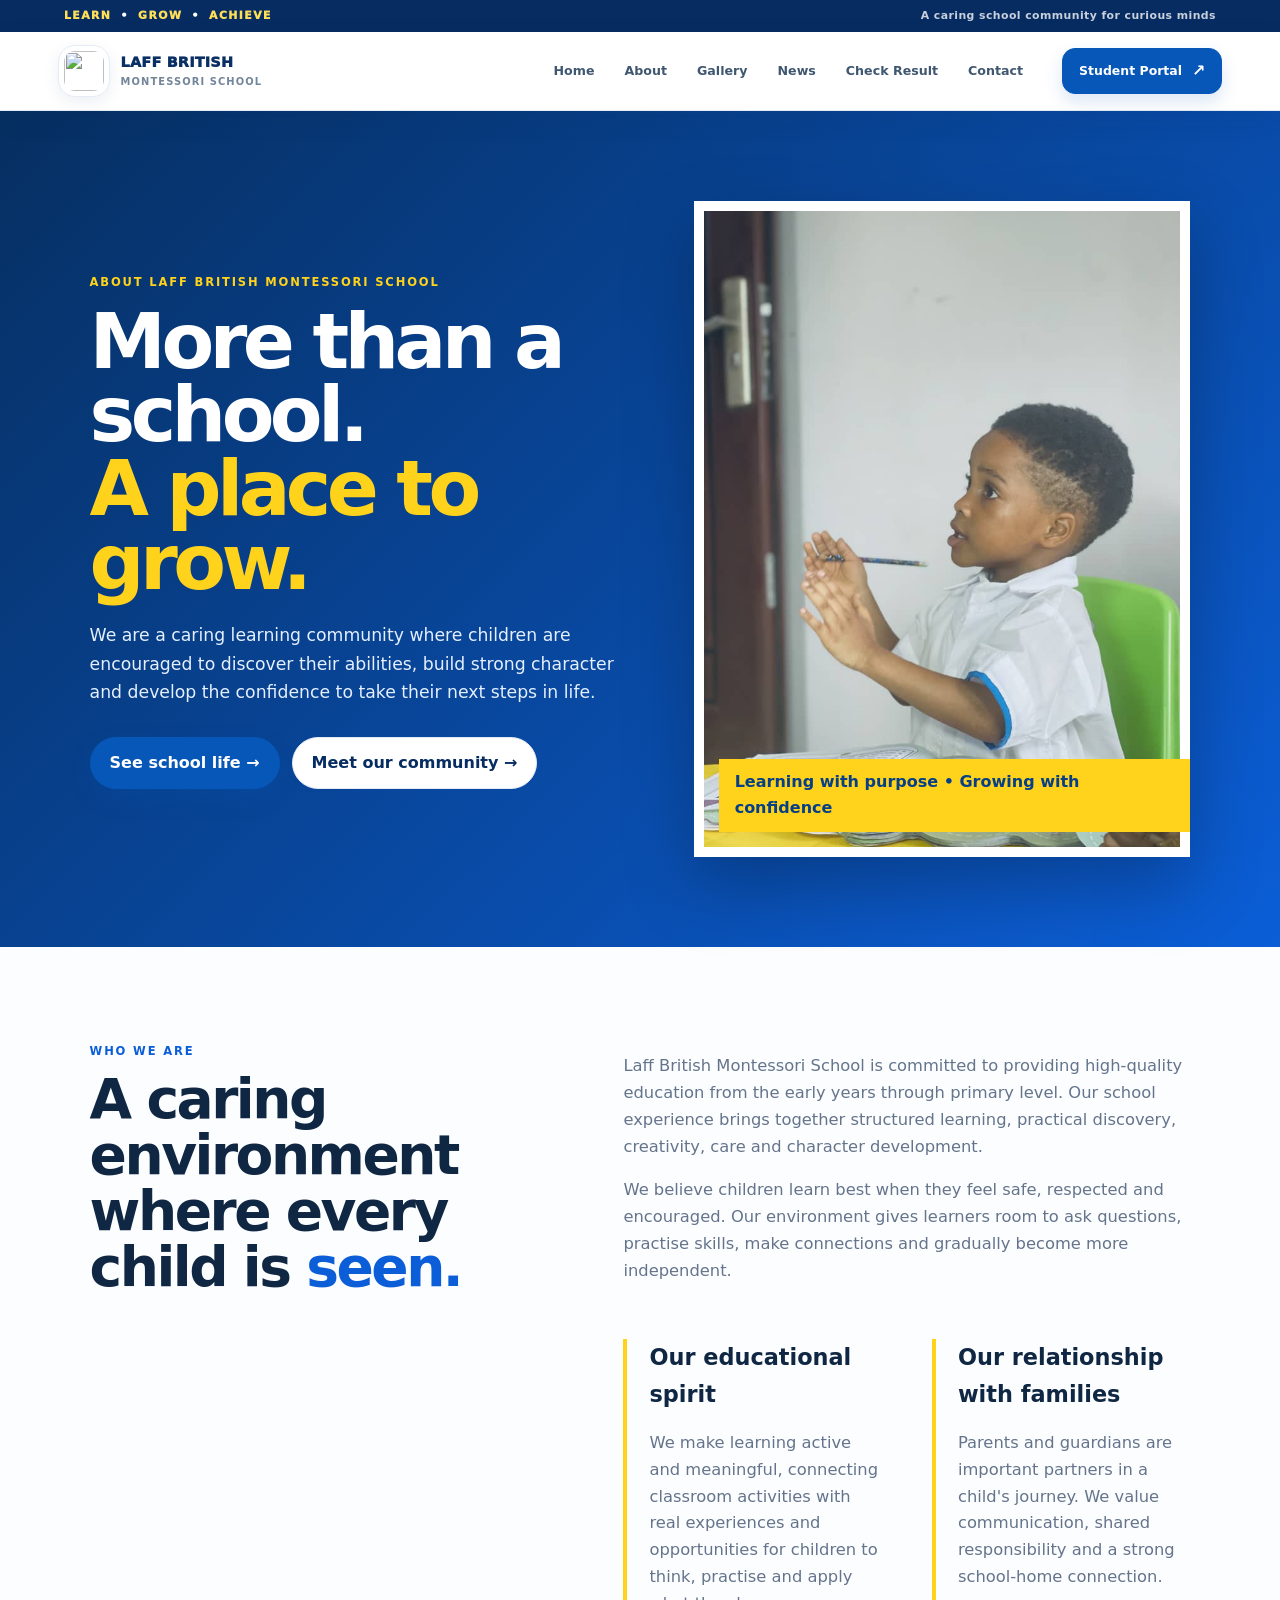
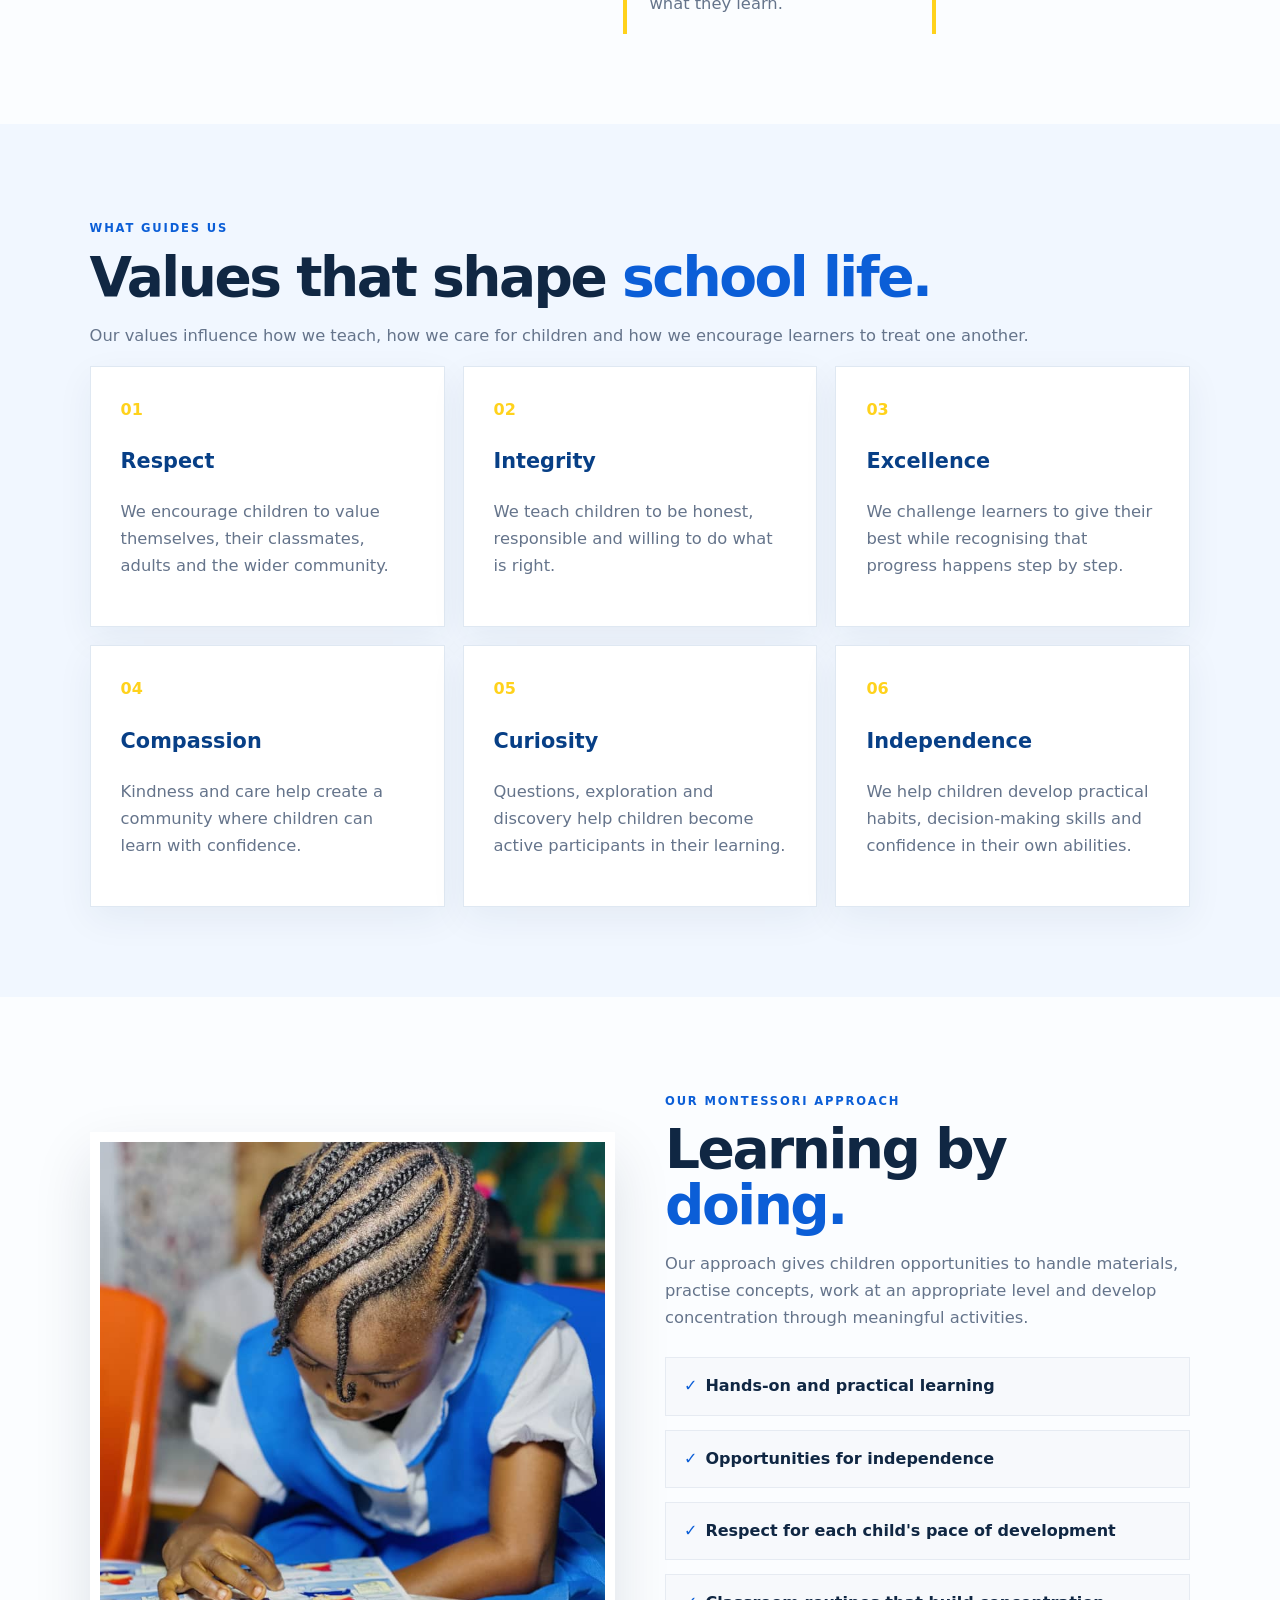
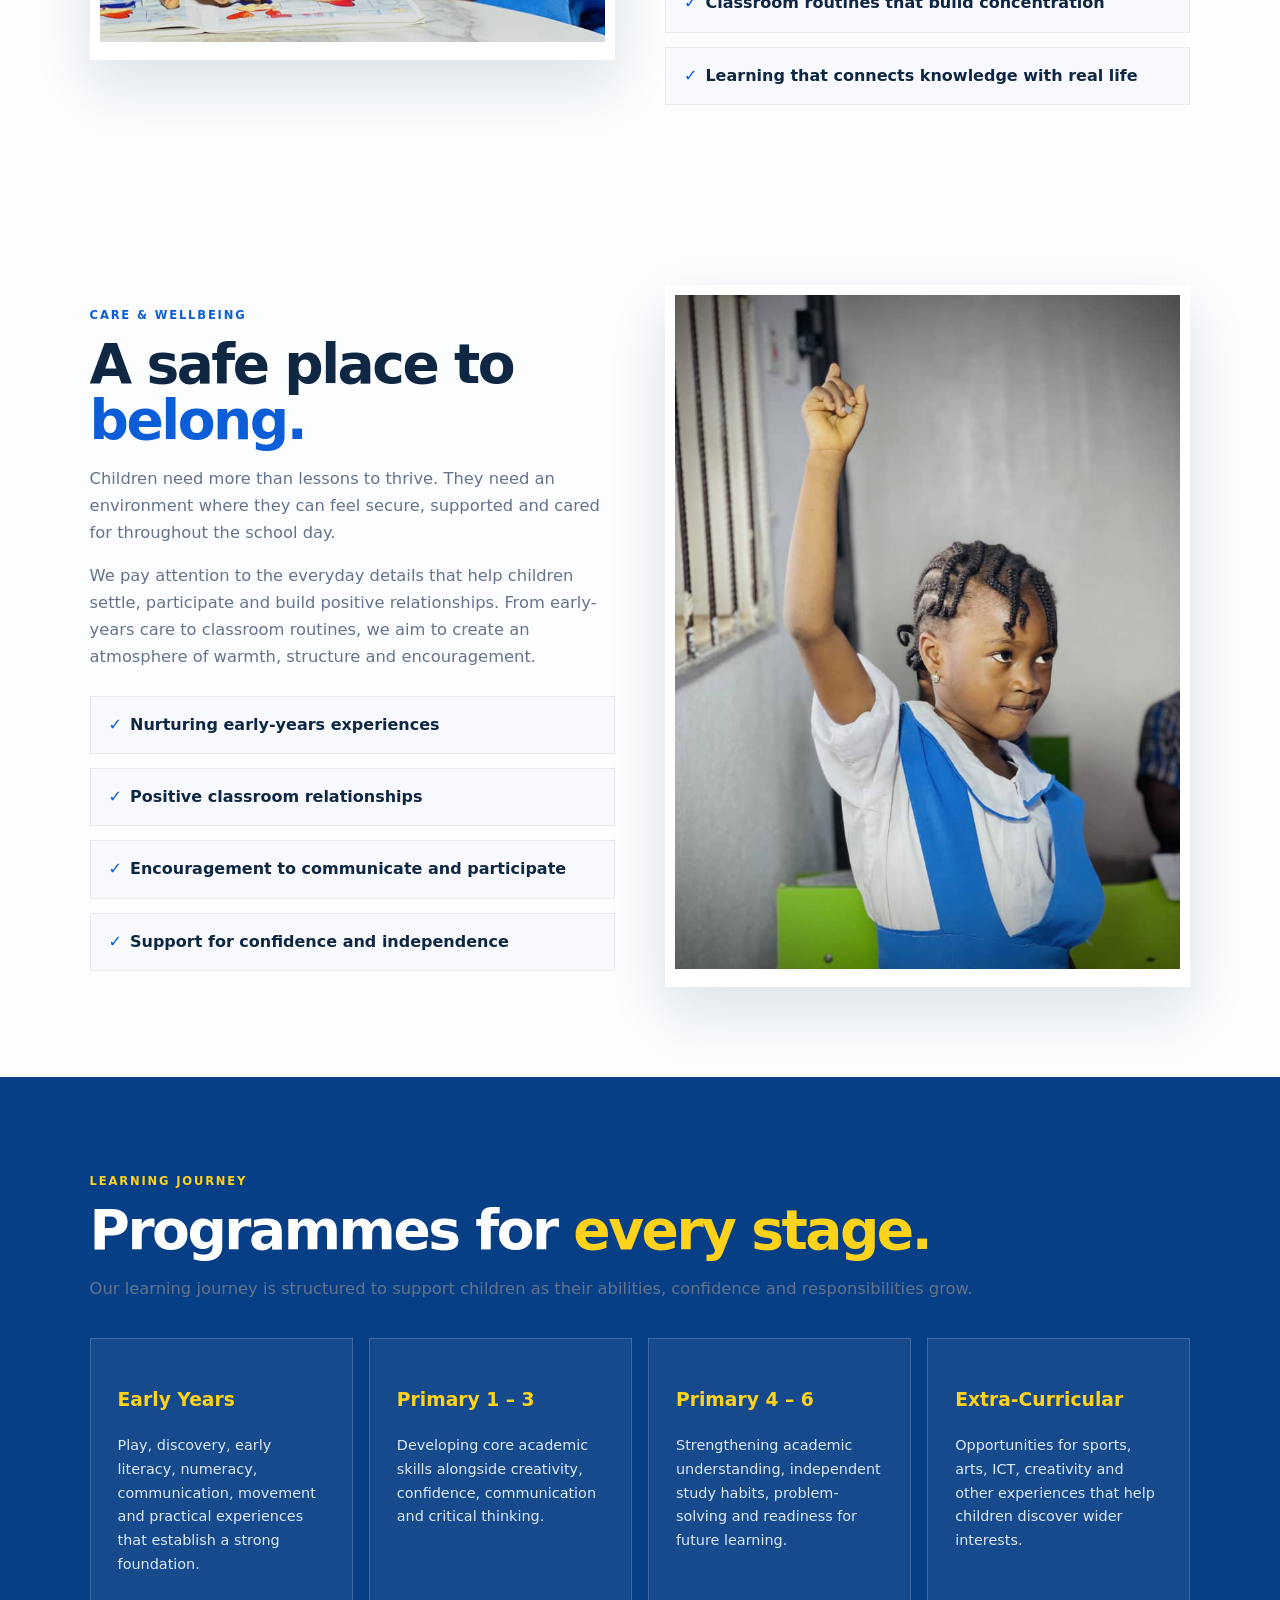
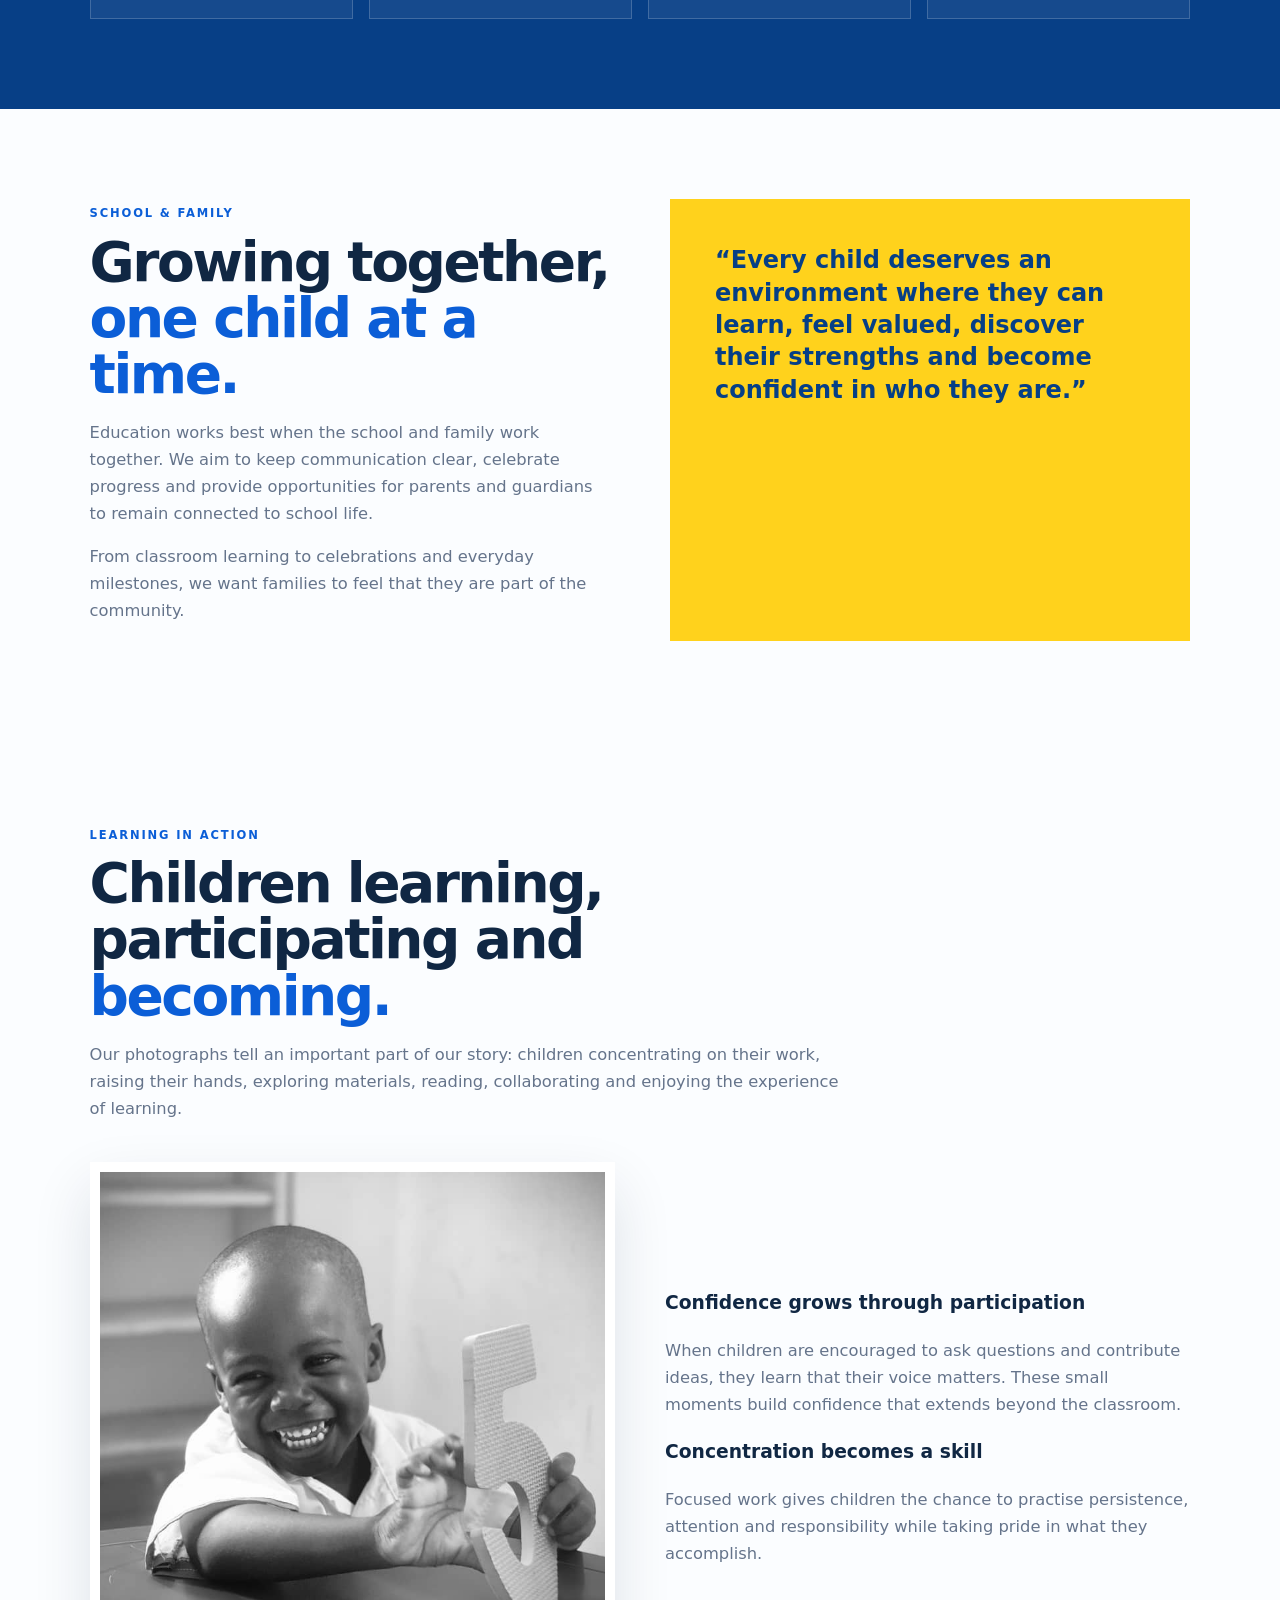
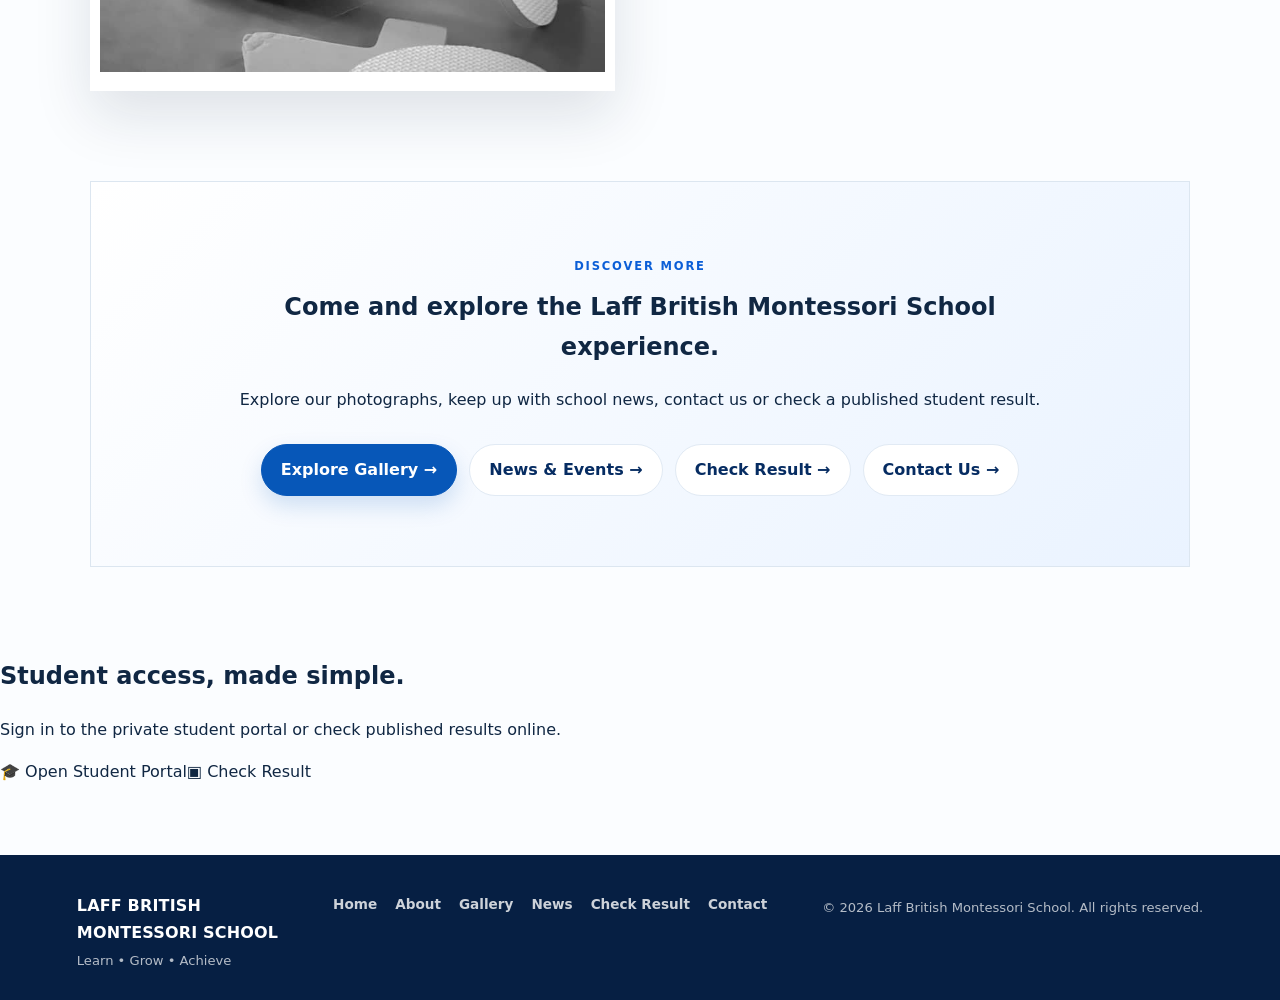
==== about/index.html @ e62f237d "Refresh SEO script after logo metadata update" ====
<!doctype html><html lang="en"><head><meta charset="utf-8"><meta name="viewport" content="width=device-width,initial-scale=1">
<meta name="google-site-verification" content="RRirr8X4M1Xpte5Txh0q9OwZBIXCrxQshaDIQvreg_M" />
<meta name="description" content="Learn about Laff British Montessori School, our Montessori-inspired approach, learning journey, values, care and commitment to children and families.">
<meta name="robots" content="index,follow">
<meta name="author" content="Laff British Montessori School">
<link rel="canonical" href="https://laffbritishmontessorischool.com/about/">
<meta property="og:type" content="website">
<meta property="og:site_name" content="Laff British Montessori School">
<meta property="og:title" content="About Laff British Montessori School | Our Approach & Values">
<meta property="og:description" content="Learn about Laff British Montessori School, our Montessori-inspired approach, learning journey, values, care and commitment to children and families.">
<meta property="og:url" content="https://laffbritishmontessorischool.com/about/">
<meta property="og:image" content="https://i.ibb.co/whtP8S5v/image.png">
<meta property="og:locale" content="en_NG">
<meta name="twitter:card" content="summary">
<meta name="twitter:title" content="About Laff British Montessori School | Our Approach & Values">
<meta name="twitter:description" content="Learn about Laff British Montessori School, our Montessori-inspired approach, learning journey, values, care and commitment to children and families.">
<meta name="twitter:image" content="https://i.ibb.co/whtP8S5v/image.png">
<script type="application/ld+json">{"@context":"https://schema.org","@type":"AboutPage","name":"About Laff British Montessori School | Our Approach & Values","url":"https://laffbritishmontessorischool.com/about/","description":"Learn about Laff British Montessori School, our Montessori-inspired approach, learning journey, values, care and commitment to children and families.","isPartOf":{"@type":"WebSite","name":"Laff British Montessori School","url":"https://laffbritishmontessorischool.com/"}}</script>
<script src="/assets/seo.js?v=clean-routes-20261026-c" defer></script>
<title>About Us — Laff British Montessori School</title><link rel="icon" href="https://i.ibb.co/whtP8S5v/image.png"><link rel="stylesheet" href="/assets/styles.css"><link rel="stylesheet" href="/assets/about-page.css?v=1"><link rel="stylesheet" href="/assets/shared-header.css?v=1"><link rel="stylesheet" href="/assets/frontend-refresh.css?v=7">
</head><body><div id="site-loader" class="site-loader"><div class="loader-card"><div class="logo-loader"><img src="https://i.ibb.co/whtP8S5v/image.png" alt="Laff British Montessori School logo"></div><div class="draw-loader"><span></span><span></span><span></span></div><h2>Preparing the school experience</h2><p id="loader-text">Creating the page…</p><div class="loader-progress"><span></span></div></div></div><main><section class="about-hero reveal"><div><span class="about-kicker" style="color:#ffd21c">About Laff British Montessori School</span><h1>More than a school.<br><em>A place to grow.</em></h1><p>We are a caring learning community where children are encouraged to discover their abilities, build strong character and develop the confidence to take their next steps in life.</p><div class="hero-actions"><a class="btn primary" href="/gallery/">See school life →</a><a class="btn ghost" href="/contact/">Meet our community →</a></div></div><div class="about-hero-visual"><img src="/assets/gallery/school-05.jpg" alt="Young learner concentrating on classroom workbook activities at Laff British Montessori School"><div class="about-hero-tag">Learning with purpose • Growing with confidence</div></div></section><section class="about-section about-intro reveal"><div><span class="about-kicker">Who we are</span><h2>A caring environment where every child is <em>seen.</em></h2></div><div><p>Laff British Montessori School is committed to providing high-quality education from the early years through primary level. Our school experience brings together structured learning, practical discovery, creativity, care and character development.</p><p>We believe children learn best when they feel safe, respected and encouraged. Our environment gives learners room to ask questions, practise skills, make connections and gradually become more independent.</p><div class="about-story"><article><h3>Our educational spirit</h3><p>We make learning active and meaningful, connecting classroom activities with real experiences and opportunities for children to think, practise and apply what they learn.</p></article><article><h3>Our relationship with families</h3><p>Parents and guardians are important partners in a child's journey. We value communication, shared responsibility and a strong school-home connection.</p></article></div></div></section><section class="about-section about-values reveal"><span class="about-kicker">What guides us</span><h2>Values that shape <em>school life.</em></h2><p>Our values influence how we teach, how we care for children and how we encourage learners to treat one another.</p><div class="about-value-grid"><article class="about-value"><span class="num">01</span><h3>Respect</h3><p>We encourage children to value themselves, their classmates, adults and the wider community.</p></article><article class="about-value"><span class="num">02</span><h3>Integrity</h3><p>We teach children to be honest, responsible and willing to do what is right.</p></article><article class="about-value"><span class="num">03</span><h3>Excellence</h3><p>We challenge learners to give their best while recognising that progress happens step by step.</p></article><article class="about-value"><span class="num">04</span><h3>Compassion</h3><p>Kindness and care help create a community where children can learn with confidence.</p></article><article class="about-value"><span class="num">05</span><h3>Curiosity</h3><p>Questions, exploration and discovery help children become active participants in their learning.</p></article><article class="about-value"><span class="num">06</span><h3>Independence</h3><p>We help children develop practical habits, decision-making skills and confidence in their own abilities.</p></article></div></section><section class="about-section about-pillars reveal"><div class="about-photo"><img src="/assets/gallery/school-01.jpg" alt="Young learner exploring a large yellow textured numeral during hands-on learning"></div><div><span class="about-kicker">Our Montessori approach</span><h2>Learning by <em>doing.</em></h2><p>Our approach gives children opportunities to handle materials, practise concepts, work at an appropriate level and develop concentration through meaningful activities.</p><div class="about-list"><div><span>✓</span>Hands-on and practical learning</div><div><span>✓</span>Opportunities for independence</div><div><span>✓</span>Respect for each child's pace of development</div><div><span>✓</span>Classroom routines that build concentration</div><div><span>✓</span>Learning that connects knowledge with real life</div></div></div></section><section class="about-section about-pillars reveal"><div><span class="about-kicker">Care & wellbeing</span><h2>A safe place to <em>belong.</em></h2><p>Children need more than lessons to thrive. They need an environment where they can feel secure, supported and cared for throughout the school day.</p><p>We pay attention to the everyday details that help children settle, participate and build positive relationships. From early-years care to classroom routines, we aim to create an atmosphere of warmth, structure and encouragement.</p><div class="about-list"><div><span>✓</span>Nurturing early-years experiences</div><div><span>✓</span>Positive classroom relationships</div><div><span>✓</span>Encouragement to communicate and participate</div><div><span>✓</span>Support for confidence and independence</div></div></div><div class="about-photo"><img src="/assets/gallery/school-02.jpg" alt="Young child resting peacefully in a comfortable early-years care environment"></div></section><section class="about-section about-programs reveal"><span class="about-kicker" style="color:#ffd21c">Learning journey</span><h2>Programmes for <em>every stage.</em></h2><p>Our learning journey is structured to support children as their abilities, confidence and responsibilities grow.</p><div class="about-program-grid"><article class="about-program"><h3>Early Years</h3><p>Play, discovery, early literacy, numeracy, communication, movement and practical experiences that establish a strong foundation.</p></article><article class="about-program"><h3>Primary 1 – 3</h3><p>Developing core academic skills alongside creativity, confidence, communication and critical thinking.</p></article><article class="about-program"><h3>Primary 4 – 6</h3><p>Strengthening academic understanding, independent study habits, problem-solving and readiness for future learning.</p></article><article class="about-program"><h3>Extra-Curricular</h3><p>Opportunities for sports, arts, ICT, creativity and other experiences that help children discover wider interests.</p></article></div></section><section class="about-section about-community reveal"><div><span class="about-kicker">School & family</span><h2>Growing together, <em>one child at a time.</em></h2><p>Education works best when the school and family work together. We aim to keep communication clear, celebrate progress and provide opportunities for parents and guardians to remain connected to school life.</p><p>From classroom learning to celebrations and everyday milestones, we want families to feel that they are part of the community.</p></div><div class="about-quote">“Every child deserves an environment where they can learn, feel valued, discover their strengths and become confident in who they are.”</div></section><section class="about-section reveal"><div class="section-heading"><span class="about-kicker">Learning in action</span><h2>Children learning, participating and <em>becoming.</em></h2><p>Our photographs tell an important part of our story: children concentrating on their work, raising their hands, exploring materials, reading, collaborating and enjoying the experience of learning.</p></div><div class="about-pillars"><div class="about-photo"><img src="/assets/gallery/school-07.jpg" alt="Learner confidently raising a hand during classroom participation"></div><div><h3>Confidence grows through participation</h3><p>When children are encouraged to ask questions and contribute ideas, they learn that their voice matters. These small moments build confidence that extends beyond the classroom.</p><h3>Concentration becomes a skill</h3><p>Focused work gives children the chance to practise persistence, attention and responsibility while taking pride in what they accomplish.</p></div></div></section><section class="about-cta reveal"><span class="about-kicker">Discover more</span><h2>Come and explore the Laff British Montessori School experience.</h2><p>Explore our photographs, keep up with school news, contact us or check a published student result.</p><div class="hero-actions"><a class="btn primary" href="/gallery/">Explore Gallery →</a><a class="btn ghost" href="/news/">News & Events →</a><a class="btn ghost" href="/result/">Check Result →</a><a class="btn ghost" href="/contact/">Contact Us →</a></div></section></main><footer class="site-footer"><div><strong>LAFF BRITISH<br>MONTESSORI SCHOOL</strong><p>Learn • Grow • Achieve</p></div><nav class="footer-links"><a href="/">Home</a><a href="/about/">About</a><a href="/gallery/">Gallery</a><a href="/news/">News</a><a href="/result/">Check Result</a><a href="/contact/">Contact</a></nav><p>© <span id="year"></span> Laff British Montessori School. All rights reserved.</p></footer><script src="/assets/app.js?v=clean-routes-20261026"></script></body></html>
---- assets/styles.css ----
:root{--blue:#0b5ed7;--yellow:#f4c20d;--ink:#10213a;--muted:#65748b;--paper:#f7f9fc;--white:#fff;--line:#e6ebf2}*{box-sizing:border-box}html{scroll-behavior:smooth}body{margin:0;font-family:Inter,ui-sans-serif,system-ui,-apple-system,BlinkMacSystemFont,"Segoe UI",sans-serif;color:var(--ink);background:var(--paper);line-height:1.65}a{color:inherit;text-decoration:none}.site-header{position:sticky;top:0;z-index:20;display:flex;align-items:center;justify-content:space-between;padding:14px clamp(18px,5vw,70px);background:rgba(255,255,255,.9);backdrop-filter:blur(18px);border-bottom:1px solid rgba(230,235,242,.8)}.brand{display:flex;align-items:center;gap:12px;font-weight:850}.brand img{width:48px;height:48px;border-radius:50%;object-fit:cover;box-shadow:0 6px 20px #0b5ed733}.site-nav{display:flex;gap:25px;font-weight:650}.site-nav a{position:relative;padding:8px 2px}.site-nav a:after{content:"";position:absolute;left:0;right:100%;bottom:0;height:2px;background:var(--blue);transition:.3s}.site-nav a:hover:after,.site-nav a.active:after{right:0}.menu-toggle{display:none;border:0;background:none;font-size:25px}.hero{min-height:78vh;display:grid;grid-template-columns:1.02fr .98fr;gap:55px;align-items:center;padding:85px clamp(20px,7vw,105px);background:linear-gradient(135deg,#fff 0%,#f2f8ff 60%,#fff8d9 100%)}.home-hero{min-height:82vh}.eyebrow{display:inline-block;text-transform:uppercase;letter-spacing:.16em;font-size:.72rem;font-weight:850;color:var(--blue);margin-bottom:10px}.hero h1,.page-hero h1{font-size:clamp(2.8rem,6vw,6rem);line-height:.98;letter-spacing:-.055em;margin:8px 0 24px}.hero h1 em,.page-hero h1 em,.section-heading em,.statement em,.visual-feature-copy em,.banner-copy em,.cta-section em{font-style:normal;color:var(--blue)}.hero p,.page-hero p{max-width:680px;color:var(--muted);font-size:1.08rem}.hero-actions{display:flex;gap:12px;flex-wrap:wrap;margin-top:30px}.btn{padding:13px 20px;border-radius:14px;font-weight:800;border:1px solid var(--line);transition:.25s}.btn:hover{transform:translateY(-3px)}.btn.primary{background:var(--blue);color:#fff;box-shadow:0 12px 25px #0b5ed733}.btn.ghost{background:#fff}.hero-mini-points{display:flex;flex-wrap:wrap;gap:9px;margin-top:28px}.hero-mini-points span{background:#fff;border:1px solid var(--line);border-radius:999px;padding:7px 11px;font-size:.78rem;color:#4c6079}.hero-visual{min-height:500px;border-radius:36px;display:grid;place-items:center;position:relative;overflow:hidden;background:linear-gradient(145deg,#0b5ed7,#0a469f);box-shadow:0 35px 70px #0c39702b}.skeleton-image{position:relative;overflow:hidden;background:linear-gradient(135deg,#e4ecf7,#f8fbff 48%,#fff1ad);color:#637891}.skeleton-hero{position:absolute;inset:0}.skeleton-shimmer{position:absolute;inset:-50%;background:linear-gradient(110deg,transparent 35%,#ffffff99 50%,transparent 65%);animation:shimmer 2s linear infinite}.skeleton-content{position:absolute;inset:0;display:grid;place-items:center;align-content:center;gap:7px;text-align:center;padding:30px}.skeleton-content strong{font-size:1.15rem}.skeleton-content span{font-size:.82rem;color:#6e7e91}.skeleton-logo{width:105px;height:105px;border-radius:50%;padding:5px;background:#fff;box-shadow:0 18px 45px #12345b22}.skeleton-logo img{width:100%;height:100%;border-radius:50%;object-fit:cover}.skeleton-photo-icon{font-size:2rem;color:var(--blue)}.image-generating{position:absolute;inset:0;display:grid;place-items:center;align-content:center;gap:5px;color:#fff;font-weight:850;letter-spacing:.02em;background:radial-gradient(circle,#ffffff1b,transparent 45%);z-index:4}.image-generating .scan{position:absolute;left:0;right:0;height:2px;background:#fff;box-shadow:0 0 25px #fff;animation:scan 1.35s infinite}.image-generating .generating-ring{width:54px;height:54px;border:2px solid #fff6;border-top-color:#fff;border-radius:50%;animation:spin 1s linear infinite}.image-generating small{font-size:.72rem;font-weight:600;opacity:.8}.image-stage:before{content:"";position:absolute;inset:22px;border:2px solid #fff5;border-radius:25px;clip-path:inset(0 100% 100% 0);animation:draw 2s infinite;z-index:5}.trust-strip{display:grid;grid-template-columns:repeat(4,1fr);margin:0 clamp(20px,7vw,100px);transform:translateY(-35px);position:relative;z-index:3;background:#fff;border:1px solid var(--line);border-radius:24px;box-shadow:0 20px 55px #10213a12;overflow:hidden}.trust-strip div{padding:24px;border-right:1px solid var(--line)}.trust-strip div:last-child{border-right:0}.trust-strip strong,.trust-strip span{display:block}.trust-strip strong{font-size:1.05rem}.trust-strip span{font-size:.8rem;color:var(--muted)}.section{padding:105px clamp(20px,7vw,100px)}.section-heading{max-width:760px;margin-bottom:40px}.section-heading.wide{max-width:900px}.section-heading h2,.statement h2{font-size:clamp(2rem,4vw,4rem);line-height:1.05;letter-spacing:-.04em;margin:0 0 14px}.section-heading p{color:var(--muted);font-size:1.02rem}.intro-grid,.values-grid,.vision-grid{display:grid;grid-template-columns:repeat(3,1fr);gap:18px}.intro-grid article{background:#fff;border:1px solid var(--line);border-radius:24px;padding:30px;min-height:250px;box-shadow:0 12px 30px #142c4d08;transition:.35s}.intro-grid article:hover,.value-card:hover,.vision-grid article:hover{transform:translateY(-6px);box-shadow:0 20px 45px #142c4d14}.number{font-size:.75rem;color:var(--yellow);font-weight:900;letter-spacing:.12em}.intro-grid h3,.value-card h3,.vision-grid h3{font-size:1.35rem;margin:12px 0 8px}.intro-grid p,.value-card p,.vision-grid p{color:var(--muted)}.visual-feature{display:grid;grid-template-columns:1fr 1fr;gap:70px;align-items:center;padding:50px clamp(20px,7vw,100px) 110px}.feature-image{height:560px;border-radius:34px;box-shadow:0 30px 60px #10213a16}.visual-feature-copy{max-width:650px}.visual-feature-copy h2{font-size:clamp(2.2rem,4.5vw,4.3rem);line-height:1.03;letter-spacing:-.045em;margin:5px 0 20px}.visual-feature-copy p{color:var(--muted);font-size:1.05rem}.check-list{display:grid;gap:11px;margin:28px 0}.check-list span{padding:12px 14px;border-radius:13px;background:#fff;border:1px solid var(--line);font-weight:700;font-size:.9rem}.text-link{color:var(--blue);font-weight:850}.values-grid{grid-template-columns:repeat(3,1fr)}.value-card{background:#fff;border:1px solid var(--line);border-radius:24px;padding:28px;min-height:230px;transition:.35s}.value-icon{width:48px;height:48px;border-radius:15px;display:grid;place-items:center;background:#edf5ff;color:var(--blue);font-size:1.4rem;font-weight:900}.statement{margin:30px clamp(20px,7vw,100px) 95px;padding:50px;border-radius:32px;background:var(--ink);color:#fff;display:flex;align-items:center;gap:38px;box-shadow:0 30px 70px #10213a20}.statement img{width:105px;height:105px;border-radius:50%;background:#fff;padding:4px}.statement p{color:#d6dfeb;max-width:750px}.split-section{display:grid;grid-template-columns:1fr 1fr;gap:75px;align-items:center}.split-copy{max-width:650px}.split-copy h2{font-size:clamp(2.2rem,4vw,4rem);line-height:1.04;letter-spacing:-.04em;margin:5px 0 20px}.split-copy p{color:var(--muted);font-size:1.03rem}.split-visual{height:500px;border-radius:32px;box-shadow:0 25px 60px #10213a16}.journey-line{display:grid;grid-template-columns:repeat(4,1fr);gap:18px;position:relative}.journey-line:before{content:"";position:absolute;top:28px;left:8%;right:8%;height:2px;background:#d9e4f2}.journey-line article{position:relative;background:#fff;border:1px solid var(--line);border-radius:24px;padding:65px 25px 28px;z-index:1}.journey-line article>span{position:absolute;top:15px;left:20px;width:32px;height:32px;border-radius:50%;display:grid;place-items:center;background:var(--yellow);font-size:.72rem;font-weight:900}.journey-line h3{margin:5px 0}.journey-line p{color:var(--muted);font-size:.9rem}.image-banner{margin:30px clamp(20px,7vw,100px) 100px;border-radius:34px;overflow:hidden;background:var(--blue);color:#fff;display:grid;grid-template-columns:1fr 1fr;box-shadow:0 30px 65px #0b5ed72b}.banner-image{min-height:500px}.banner-copy{padding:65px}.banner-copy h2{font-size:clamp(2.2rem,4vw,4rem);line-height:1.03;letter-spacing:-.04em;margin:5px 0 20px}.banner-copy em{color:var(--yellow)}.banner-copy p{color:#dceaff}.btn.light{background:#fff;color:var(--ink)}.vision-grid{grid-template-columns:repeat(4,1fr)}.vision-grid article{background:#fff;border:1px solid var(--line);border-radius:22px;padding:25px;transition:.35s}.vision-grid h3{color:var(--blue)}.home-feature-grid{margin-top:15px}.feature-grid{display:grid;grid-template-columns:1.25fr 1fr;grid-template-rows:280px 280px;gap:18px}.feature-card{border-radius:26px;overflow:hidden;background:#fff;position:relative;display:flex;flex-direction:column;justify-content:end;box-shadow:0 12px 35px #142c4d0d;transition:.4s}.feature-card:hover{transform:translateY(-7px);box-shadow:0 22px 50px #142c4d1b}.feature-card.tall{grid-row:span 2}.feature-card>div:last-child{padding:18px}.feature-card span{color:var(--blue);font-size:.72rem;text-transform:uppercase;letter-spacing:.12em;font-weight:850}.feature-card h3{margin:2px 0;font-size:1.4rem}.feature-card p{margin:3px 0;color:var(--muted);font-size:.88rem}.card-image{height:100%;min-height:0}.cta-section{margin:0 clamp(20px,7vw,100px) 100px;padding:85px 40px;text-align:center;border-radius:34px;background:linear-gradient(135deg,#fff,#edf5ff);border:1px solid var(--line)}.cta-section h2{font-size:clamp(2.3rem,5vw,5rem);line-height:1;letter-spacing:-.05em;max-width:850px;margin:8px auto 20px}.cta-section p{max-width:650px;margin:auto;color:var(--muted)}.cta-section .hero-actions{justify-content:center}.page{padding:0 clamp(20px,7vw,100px) 80px}.page-hero{padding:60px 0 55px;border-bottom:1px solid var(--line)}.content-grid,.contact-grid{display:grid;grid-template-columns:repeat(3,1fr);gap:18px;margin-top:40px}.content-card{background:#fff;border:1px solid var(--line);padding:28px;border-radius:24px;min-height:220px;box-shadow:0 12px 30px #142c4d08}.content-card .number{font-size:.8rem;color:var(--yellow);font-weight:900}.content-card h2{margin:10px 0}.content-card p{color:var(--muted)}.gallery-grid{display:grid;grid-template-columns:repeat(2,1fr);gap:20px;margin-top:40px}.gallery-item{margin:0;background:#fff;border-radius:24px;overflow:hidden;box-shadow:0 15px 35px #142c4d0c}.gallery-item.featured{grid-column:span 2}.photo-loader{height:340px;position:relative;display:grid;place-items:center;background:linear-gradient(135deg,#dceaff,#fff2a8);overflow:hidden}.gallery-item:not(.featured) .photo-loader{height:270px}.photo-loader img{width:100%;height:100%;object-fit:cover;opacity:.92}.photo-loader span{position:absolute;padding:8px 13px;border-radius:999px;background:#10213acc;color:#fff;font-size:.75rem;font-weight:800;animation:pulse 1.4s infinite}.gallery-item figcaption{padding:17px 20px;font-weight:800}.news-list{display:grid;gap:20px;margin-top:40px}.news-card{display:grid;grid-template-columns:280px 1fr;background:#fff;border:1px solid var(--line);border-radius:24px;overflow:hidden}.news-image{min-height:240px}.news-card>div:last-child{padding:28px}.news-card h2{font-size:1.7rem;line-height:1.15;margin:6px 0 10px}.news-card p{color:var(--muted)}.news-card a{color:var(--blue);font-weight:800}footer{padding:40px clamp(20px,7vw,100px);background:#08182e;color:#d8e2ef;display:flex;justify-content:space-between;gap:25px;flex-wrap:wrap}footer strong{color:#fff}footer p{margin:4px 0}.footer-links{display:flex;gap:18px;flex-wrap:wrap}.footer-links a:hover{color:#fff}.site-loader{position:fixed;inset:0;z-index:100;background:#fff;display:grid;place-items:center;transition:opacity .5s,visibility .5s}.site-loader.done{opacity:0;visibility:hidden}.loader-card{text-align:center;width:min(390px,88vw)}.logo-loader{width:85px;height:85px;margin:auto;border-radius:50%;padding:5px;background:#fff;box-shadow:0 0 0 1px var(--line),0 18px 50px #0b5ed733;animation:float 2s ease-in-out infinite}.logo-loader img{width:100%;height:100%;border-radius:50%;object-fit:cover}.draw-loader{height:42px;margin:20px auto 10px;display:flex;justify-content:center;gap:7px}.draw-loader span{width:8px;height:8px;border-radius:50%;background:var(--blue);animation:bounce .9s infinite}.draw-loader span:nth-child(2){animation-delay:.15s}.draw-loader span:nth-child(3){animation-delay:.3s}.loader-card h2{font-size:1.15rem;margin:10px 0 2px}.loader-card p{margin:0;color:var(--muted);font-size:.9rem}.loader-progress{height:4px;background:#e9eef5;border-radius:10px;margin-top:18px;overflow:hidden}.loader-progress span{display:block;width:45%;height:100%;background:linear-gradient(90deg,var(--blue),var(--yellow));animation:progress 1.6s infinite}.reveal{animation:rise .9s both}@keyframes rise{from{opacity:0;transform:translateY(28px)}to{opacity:1;transform:none}}@keyframes scan{0%{top:-5%}100%{top:105%}}@keyframes float{50%{transform:translateY(-8px)}}@keyframes bounce{0%,100%{transform:translateY(0);opacity:.45}50%{transform:translateY(-8px);opacity:1}}@keyframes progress{0%{transform:translateX(-120%)}100%{transform:translateX(280%)}}@keyframes pulse{50%{opacity:.45}}@keyframes draw{0%{clip-path:inset(0 100% 100% 0)}45%{clip-path:inset(0 0 0 0)}100%{clip-path:inset(100% 0 0 100%)}}@keyframes shimmer{0%{transform:translateX(-35%) rotate(0)}100%{transform:translateX(35%) rotate(0)}}@keyframes spin{to{transform:rotate(360deg)}}.result-layout{display:grid;grid-template-columns:1.1fr .9fr;gap:24px;margin:45px 0}.result-card{background:#fff;border:1px solid var(--line);border-radius:28px;padding:32px;box-shadow:0 18px 45px #142c4d0c}.result-card-head{display:flex;align-items:center;gap:16px;margin-bottom:24px}.result-mark{width:48px;height:48px;border-radius:15px;display:grid;place-items:center;background:#edf5ff;color:var(--blue);font-weight:900;font-size:1.3rem}.result-card h2{margin:0;font-size:1.8rem}.result-form-card form{display:grid;gap:17px}.result-form-card label{display:grid;gap:7px;font-size:.83rem;font-weight:800}.result-form-card input,.result-form-card select{width:100%;padding:13px 14px;border:1px solid var(--line);border-radius:13px;background:#fbfcfe;color:var(--ink);font:inherit;outline:0;transition:.2s}.result-form-card input:focus,.result-form-card select:focus{border-color:var(--blue);box-shadow:0 0 0 4px #0b5ed712}.result-two{display:grid;grid-template-columns:1fr 1fr;gap:14px}.result-submit{display:flex;justify-content:center;align-items:center;gap:10px;margin-top:5px;cursor:pointer}.result-submit:disabled{opacity:.75;cursor:wait;transform:none}.button-spinner{display:none;width:15px;height:15px;border:2px solid #ffffff66;border-top-color:#fff;border-radius:50%;animation:spin .7s linear infinite}.result-submit.loading .button-spinner{display:block}.result-message{min-height:24px;margin:0;font-size:.85rem;font-weight:750}.result-message.error{color:#b42318}.result-message.success{color:#087443}.result-message.loading{color:var(--blue)}.result-info-card{background:linear-gradient(145deg,#10213a,#0b5ed7);color:#fff}.result-info-card .eyebrow{color:var(--yellow)}.result-info-card h2{font-size:clamp(1.8rem,3vw,2.8rem);line-height:1.05;margin-bottom:25px}.result-info-list{display:grid;gap:13px}.result-info-list div{display:flex;gap:13px;align-items:flex-start;padding:13px;border:1px solid #ffffff24;border-radius:15px;background:#ffffff0c}.result-info-list strong{width:27px;height:27px;flex:0 0 27px;border-radius:50%;display:grid;place-items:center;background:var(--yellow);color:var(--ink);font-size:.75rem}.result-info-list span{font-size:.87rem;color:#e3ecf7}.result-help{margin-top:25px;padding-top:20px;border-top:1px solid #ffffff24}.result-help p{color:#d7e3f1;font-size:.86rem}.result-help .text-link{color:#fff}.result-output{margin:10px 0 100px;background:#fff;border:1px solid var(--line);border-radius:28px;padding:32px;box-shadow:0 20px 55px #142c4d0d}.result-output-head{display:flex;justify-content:space-between;align-items:flex-start;gap:20px;margin-bottom:25px}.result-output h2{font-size:clamp(2rem,4vw,3.5rem);line-height:1;margin:4px 0 8px}.result-output-head p{color:var(--muted);margin:0}.result-summary{display:grid;grid-template-columns:repeat(3,1fr);gap:12px;margin-bottom:25px}.result-summary div{padding:18px;border-radius:16px;background:#f6f9fd;border:1px solid var(--line)}.result-summary span{display:block;color:var(--muted);font-size:.75rem;text-transform:uppercase;letter-spacing:.1em}.result-summary strong{display:block;font-size:1.5rem;margin-top:2px}.result-table-wrap{overflow:auto;border:1px solid var(--line);border-radius:17px}.result-table-wrap table{width:100%;border-collapse:collapse;min-width:720px}.result-table-wrap th,.result-table-wrap td{padding:14px 15px;text-align:left;border-bottom:1px solid var(--line);font-size:.86rem}.result-table-wrap th{background:#f6f9fd;color:#52647b;font-size:.72rem;text-transform:uppercase;letter-spacing:.08em}.result-table-wrap tr:last-child td{border-bottom:0}.grade-badge{display:inline-flex;min-width:32px;justify-content:center;padding:4px 8px;border-radius:999px;background:#fff4c4;color:#735900;font-weight:900}.result-footnote{color:var(--muted);font-size:.8rem;margin:18px 0 0}.page-leaving .site-header,.page-leaving main,.page-leaving footer{animation:pageOut .22s ease forwards}@keyframes pageOut{to{opacity:0;transform:translateY(7px)}}@media print{.site-header,.site-loader,.result-form-card,.result-info-card,.result-output-head button,footer{display:none!important}.page{padding:0}.result-output{box-shadow:none;border:0;margin:0}.result-summary div{background:#fff}.result-output[hidden]{display:none!important}}@media(max-width:900px){.trust-strip{grid-template-columns:repeat(2,1fr)}.trust-strip div:nth-child(2){border-right:0}.trust-strip div{border-bottom:1px solid var(--line)}.intro-grid,.values-grid,.vision-grid{grid-template-columns:repeat(2,1fr)}.visual-feature,.split-section,.image-banner,.result-layout{grid-template-columns:1fr}.feature-image,.split-visual{height:420px}.journey-line{grid-template-columns:repeat(2,1fr)}.journey-line:before{display:none}.banner-copy{padding:45px}.feature-grid{grid-template-columns:1fr;grid-template-rows:auto}.feature-card.tall{grid-row:auto}}@media(max-width:760px){.site-header{padding:10px 16px}.brand span{max-width:190px;font-size:.88rem}.menu-toggle{display:block}.site-nav{display:none;position:absolute;top:73px;left:10px;right:10px;padding:12px;background:#fff;border:1px solid var(--line);border-radius:18px;box-shadow:0 18px 40px #10213a20;flex-direction:column;gap:4px}.site-nav.open{display:flex}.hero{grid-template-columns:1fr;padding-top:48px;min-height:auto}.hero-visual{min-height:350px}.trust-strip{margin-left:16px;margin-right:16px;transform:translateY(-22px)}.trust-strip div{padding:18px}.intro-grid,.values-grid,.vision-grid,.journey-line{grid-template-columns:1fr}.section{padding-top:65px;padding-bottom:65px}.visual-feature{padding-top:20px;padding-bottom:70px;gap:35px}.feature-image,.split-visual,.banner-image{height:330px;min-height:330px}.statement{margin-left:16px;margin-right:16px;padding:30px;flex-direction:column;align-items:flex-start}.image-banner{margin-left:16px;margin-right:16px}.banner-copy{padding:35px 25px}.cta-section{margin-left:16px;margin-right:16px;padding:55px 25px}footer{flex-direction:column}.footer-links{gap:12px}.hero h1,.page-hero h1{font-size:clamp(2.5rem,13vw,4.2rem)}.page{padding-left:16px;padding-right:16px}.result-card,.result-output{padding:23px;border-radius:22px}.result-two,.result-summary{grid-template-columns:1fr}.result-output-head{flex-direction:column}.result-output-head button{width:100%}}
---- assets/about-page.css ----
.about-hero{background:linear-gradient(135deg,#062f61,#0b5ed7);color:#fff;padding:90px clamp(20px,7vw,100px);display:grid;grid-template-columns:1.05fr .95fr;gap:55px;align-items:center}.about-hero h1{font-size:clamp(3rem,6vw,6rem);line-height:.96;letter-spacing:-.06em;margin:10px 0 22px}.about-hero h1 em{color:#ffd21c;font-style:normal}.about-hero p{max-width:680px;color:#e4efff;font-size:1.08rem}.about-hero-visual{min-height:500px;background:#fff;padding:10px;position:relative;box-shadow:0 28px 65px rgba(0,0,0,.25)}.about-hero-visual img{width:100%;height:100%;min-height:480px;object-fit:cover;display:block}.about-hero-tag{position:absolute;left:25px;bottom:25px;background:#ffd21c;color:#063f86;padding:10px 16px;font-weight:900}.about-section{padding:90px clamp(20px,7vw,100px)}.about-intro{display:grid;grid-template-columns:.9fr 1.1fr;gap:70px;align-items:start}.about-kicker{color:#0b5ed7;text-transform:uppercase;letter-spacing:.16em;font-size:.72rem;font-weight:900}.about-section h2{font-size:clamp(2.2rem,4.3vw,4.5rem);line-height:1.02;letter-spacing:-.045em;margin:8px 0 18px}.about-section h2 em{font-style:normal;color:#0b5ed7}.about-section p{color:#65748b;font-size:1.02rem}.about-story{display:grid;grid-template-columns:1fr 1fr;gap:50px;margin-top:55px}.about-story article{border-left:4px solid #ffd21c;padding-left:22px}.about-story h3{font-size:1.4rem;margin:0 0 7px}.about-values{background:#f1f7ff}.about-value-grid{display:grid;grid-template-columns:repeat(3,1fr);gap:18px}.about-value{background:#fff;padding:30px;border:1px solid #dfe8f2;min-height:230px;box-shadow:0 12px 35px rgba(20,44,77,.06);transition:.3s}.about-value:hover{transform:translateY(-6px)}.about-value .num{color:#ffd21c;font-weight:900}.about-value h3{color:#073f86;font-size:1.3rem}.about-pillars{display:grid;grid-template-columns:1fr 1fr;gap:50px;align-items:center}.about-photo{min-height:520px;background:#fff;padding:10px;box-shadow:0 25px 55px rgba(16,33,58,.12)}.about-photo img{width:100%;height:100%;min-height:500px;object-fit:cover}.about-list{display:grid;gap:14px;margin-top:25px}.about-list div{background:#f7f9fc;border:1px solid #e6ebf2;padding:15px 18px;font-weight:750}.about-list span{color:#0b5ed7;margin-right:8px}.about-programs{background:#073f86;color:#fff}.about-programs h2{color:#fff}.about-programs h2 em{color:#ffd21c}.about-program-grid{display:grid;grid-template-columns:repeat(4,1fr);gap:16px;margin-top:35px}.about-program{border:1px solid rgba(255,255,255,.18);padding:27px;background:rgba(255,255,255,.06);min-height:220px}.about-program h3{color:#ffd21c}.about-program p{color:#dbe9fa;font-size:.9rem}.about-community{display:grid;grid-template-columns:1fr 1fr;gap:60px}.about-quote{background:#ffd21c;color:#063f86;padding:45px;font-size:1.5rem;font-weight:850;line-height:1.35}.about-cta{margin:0 clamp(20px,7vw,100px) 90px;padding:70px 30px;text-align:center;background:linear-gradient(135deg,#fff,#eaf3ff);border:1px solid #dce6f0}.about-cta h2{max-width:800px;margin:10px auto 20px}.about-cta .hero-actions{justify-content:center}@media(max-width:850px){.about-hero,.about-intro,.about-story,.about-pillars,.about-community{grid-template-columns:1fr}.about-value-grid{grid-template-columns:1fr 1fr}.about-program-grid{grid-template-columns:1fr 1fr}.about-hero-visual{min-height:340px}.about-hero-visual img{min-height:320px}.about-photo img{min-height:350px}}@media(max-width:560px){.about-value-grid,.about-program-grid{grid-template-columns:1fr}.about-hero{padding-top:55px}.about-hero h1{font-size:3rem}}
---- assets/shared-header.css ----
:root{--shared-blue:#0757b8;--shared-yellow:#ffd21c;--shared-line:#dce7f3;--shared-deep:#062f67;--shared-ink:#0a376b}
.site-header{position:sticky!important;top:0!important;z-index:200!important;min-height:72px!important;height:auto!important;padding:8px clamp(18px,6vw,84px)!important;background:linear-gradient(180deg,#ffffff 0%,#f8fbff 100%)!important;border:0!important;border-bottom:1px solid var(--shared-line)!important;box-shadow:0 7px 26px rgba(8,55,110,.12)!important;backdrop-filter:blur(12px)!important;display:flex!important;align-items:center!important;justify-content:space-between!important;gap:24px!important}
.site-header:before{content:'';position:absolute;left:0;right:0;top:0;height:4px;background:linear-gradient(90deg,var(--shared-yellow),#ffe97a,var(--shared-yellow));}
.site-header .brand{display:flex!important;align-items:center!important;gap:11px!important;min-width:245px!important;text-decoration:none!important;color:var(--shared-blue)!important;background:transparent!important;border-radius:0!important;line-height:.9!important;position:relative!important}
.site-header .brand:after{content:'LEARN • GROW • ACHIEVE';position:absolute;left:60px;bottom:-13px;font-size:.47rem;letter-spacing:.17em;color:#6b86a6;font-weight:900;white-space:nowrap}
.site-header .brand img{width:56px!important;height:56px!important;object-fit:contain!important;border-radius:50%!important;background:#fff!important;box-shadow:0 5px 16px rgba(4,58,125,.14)!important}
.site-header .brand span{font-size:.8rem!important;letter-spacing:-.025em!important;line-height:.92!important;font-weight:950!important;color:var(--shared-deep)!important}
.site-header .site-nav{display:flex!important;align-items:center!important;justify-content:flex-end!important;gap:5px!important;flex:1!important}
.site-header .site-nav a{position:relative!important;padding:10px 12px!important;border-radius:12px!important;background:transparent!important;box-shadow:none!important;transform:none!important;color:var(--shared-ink)!important;font-size:.7rem!important;font-weight:900!important;white-space:nowrap!important;text-decoration:none!important;transition:transform .2s ease,background .2s ease,color .2s ease!important}
.site-header .site-nav a:hover{background:#edf5ff!important;color:var(--shared-blue)!important;transform:translateY(-1px)!important}
.site-header .site-nav a.active{background:var(--shared-yellow)!important;color:#05356d!important;box-shadow:0 7px 16px rgba(255,210,28,.28)!important}
.site-header .site-nav a:last-child{border:1px solid #cbd9e8!important}
.site-header .menu-toggle{display:none;border:0!important;background:#edf5ff!important;color:var(--shared-blue)!important;font-size:24px!important;line-height:1!important;padding:9px 11px!important;border-radius:12px!important;cursor:pointer!important;box-shadow:0 5px 16px rgba(9,68,133,.12)!important}
@media(max-width:1100px){.site-header{padding-left:18px!important;padding-right:18px!important;gap:12px!important}.site-header .brand{min-width:205px!important}.site-header .site-nav a{padding:9px 8px!important;font-size:.64rem!important}}
@media(max-width:900px){.site-header{min-height:64px!important;padding:8px 16px!important}.site-header .brand{min-width:0!important}.site-header .brand:after{left:53px;bottom:-11px;font-size:.4rem}.site-header .brand img{width:47px!important;height:47px!important}.site-header .brand span{font-size:.65rem!important}.site-header .site-nav{display:none!important}.site-header .menu-toggle{display:block!important}}
@media(prefers-reduced-motion:reduce){.site-header .site-nav a{transition:none!important}}
---- assets/frontend-refresh.css ----
/* Laff British Montessori School — public-site refresh */
:root{
  --brand-blue:#0757b8;--brand-deep:#062c62;--brand-ink:#102743;--brand-muted:#62758b;
  --brand-yellow:#ffd21c;--brand-soft:#f3f8ff;--brand-line:#e1eaf4;--brand-white:#fff;
  --brand-radius:24px;--brand-shadow:0 18px 48px rgba(7,42,91,.10)
}
html{scroll-behavior:smooth;scroll-padding-top:100px}
body{font-family:Inter,ui-sans-serif,system-ui,-apple-system,BlinkMacSystemFont,"Segoe UI",sans-serif;color:var(--brand-ink);background:#fbfdff;line-height:1.65;overflow-x:hidden}
img{max-width:100%}
a{color:inherit}
button,input,select,textarea{font:inherit}
a:focus-visible,button:focus-visible,input:focus-visible,select:focus-visible,textarea:focus-visible{outline:3px solid rgba(7,87,184,.35);outline-offset:3px}
.site-header{position:sticky!important;top:0!important;z-index:200!important;display:flex!important;align-items:center!important;justify-content:space-between!important;gap:22px!important;min-height:82px;padding:10px clamp(18px,5vw,76px)!important;background:rgba(255,255,255,.96)!important;border:0!important;border-bottom:1px solid rgba(225,234,244,.9)!important;box-shadow:0 8px 28px rgba(9,48,94,.08)!important;backdrop-filter:blur(16px)!important}
.site-header:before{content:"";position:absolute;inset:0 0 auto;height:4px;background:linear-gradient(90deg,var(--brand-yellow),#fff0a0,var(--brand-blue));pointer-events:none}
.site-header .brand{display:flex!important;align-items:center!important;gap:12px!important;min-width:0!important;color:var(--brand-deep)!important;font-weight:900!important;line-height:1.08!important;text-decoration:none!important}
.site-header .brand img{width:54px!important;height:54px!important;object-fit:contain!important;flex:0 0 auto;border-radius:16px!important;padding:4px;background:#fff!important;border:1px solid #e6edf5;box-shadow:0 5px 18px rgba(7,57,115,.10)!important}
.site-header .brand span{font-size:clamp(.76rem,1vw,.95rem)!important;letter-spacing:-.025em!important;line-height:1.2!important}
.site-header .site-nav{display:flex;align-items:center;justify-content:flex-end;gap:5px!important}
.site-header .site-nav a{display:inline-flex;align-items:center;min-height:42px;padding:9px 13px!important;border-radius:999px!important;color:#254566!important;font-size:.81rem!important;font-weight:800!important;text-decoration:none!important;transition:background .2s,color .2s,transform .2s!important}
.site-header .site-nav a:after{display:none!important}
.site-header .site-nav a:hover,.site-header .site-nav a.active{background:#eaf3ff!important;color:var(--brand-blue)!important;transform:translateY(-1px)}
.site-header .site-nav a[href="result.html"]{background:var(--brand-yellow)!important;color:#152c4b!important;box-shadow:0 7px 16px rgba(255,210,28,.22)}
.site-header .menu-toggle{display:none!important;border:0!important;border-radius:13px!important;width:44px!important;height:44px!important;place-items:center!important;background:#eef5ff!important;color:var(--brand-blue)!important;font-size:24px!important;cursor:pointer}
.public-nav-drawer .drawer-brand img{object-fit:contain!important;padding:3px;background:#fff}
.public-nav-drawer a{border-radius:12px!important}
.public-nav-drawer a.drawer-result{background:var(--brand-yellow)!important;color:#172b46!important}
.public-access-actions a{font-size:.78rem!important;min-height:40px}
main{min-height:55vh}
.front-page figure{margin:0}
@media(max-width:1100px){.public-access-actions{display:none!important}}
.page-hero{max-width:1160px;margin:0 auto;padding:70px 24px 36px!important;text-align:left!important}
.page-hero .eyebrow,.eyebrow{font-size:.71rem;font-weight:900;letter-spacing:.14em;text-transform:uppercase;color:var(--brand-blue)}
.page-hero h1,.page-hero h2{max-width:900px;margin:8px 0 14px;font-size:clamp(2.25rem,5vw,4.3rem)!important;line-height:1.04!important;letter-spacing:-.055em!important;color:var(--brand-deep)!important}
.page-hero h1 em,.page-hero h2 em{color:var(--brand-blue)!important}
.page-hero p{max-width:740px;font-size:1rem!important;line-height:1.8!important;color:var(--brand-muted)!important}
.btn,.hero-actions .btn,.news-btn,.gallery-hero-actions a,.up-btn{display:inline-flex;align-items:center;justify-content:center;gap:8px;min-height:46px;padding:12px 19px!important;border-radius:999px!important;font-weight:850!important;text-decoration:none!important;transition:transform .2s,box-shadow .2s,background .2s!important}
.btn:hover,.news-btn:hover,.gallery-hero-actions a:hover,.up-btn:hover{transform:translateY(-2px)}
.btn.primary,.btn-primary,.news-btn.primary,.gallery-hero-actions .primary,.up-btn.primary{background:var(--brand-blue)!important;color:#fff!important;border:1px solid var(--brand-blue)!important;box-shadow:0 10px 22px rgba(7,87,184,.17)}
.btn.ghost,.btn.secondary,.news-btn.secondary,.gallery-hero-actions .secondary,.up-btn.secondary{background:#fff!important;color:var(--brand-deep)!important;border:1px solid var(--brand-line)!important}
.cta-section,.news-cta{position:relative;overflow:hidden;margin:44px auto!important;width:min(1200px,calc(100% - 36px));padding:clamp(32px,5vw,62px)!important;border-radius:30px!important;background:linear-gradient(125deg,#062c62,#0757b8)!important;color:#fff!important;box-shadow:var(--brand-shadow)}
.cta-section:after,.news-cta:after{content:"";position:absolute;width:260px;height:260px;right:-90px;top:-150px;border:38px solid rgba(255,210,28,.16);border-radius:50%;pointer-events:none}
.cta-section .eyebrow,.news-cta .eyebrow{color:var(--brand-yellow)!important}
.cta-section h2,.news-cta h2{max-width:760px;color:#fff!important;font-size:clamp(2rem,4vw,3.4rem)!important;line-height:1.08!important;letter-spacing:-.045em!important}
.cta-section p,.news-cta p{max-width:720px;color:rgba(255,255,255,.78)!important}
.cta-section .btn.ghost,.news-cta .news-btn.secondary{border-color:rgba(255,255,255,.26)!important;background:rgba(255,255,255,.1)!important;color:#fff!important}
.content-card,.contact-grid .content-card,.news-featured-card,.news-story,.gallery-item,.result-card,.result-panel{border-radius:22px}
.content-card,.contact-grid .content-card{border:1px solid var(--brand-line)!important;background:#fff!important;box-shadow:0 12px 32px rgba(8,49,100,.06)!important}
.content-card p,.contact-grid .content-card p{color:var(--brand-muted)}
.contact-grid{max-width:1160px;margin:0 auto;padding:0 24px 28px;gap:16px}
.site-footer,footer:not(.front-footer){position:relative;margin-top:70px;padding:38px clamp(22px,6vw,82px) 24px!important;background:#061f43!important;color:#fff!important}
.site-footer strong,footer strong{display:block;font-weight:900;letter-spacing:.01em}
.site-footer p,footer p{color:rgba(255,255,255,.7)!important;font-size:.82rem}
.footer-links{display:flex;flex-wrap:wrap;gap:10px 18px}
.footer-links a{color:rgba(255,255,255,.8)!important;font-size:.85rem;font-weight:700}
.footer-links a:hover{color:var(--brand-yellow)!important}
input:not([type=checkbox]):not([type=radio]),select,textarea{max-width:100%;border:1px solid #d7e2ef;border-radius:12px;padding:12px 14px;background:#fff;color:var(--brand-ink)}
input:focus,select:focus,textarea:focus{border-color:var(--brand-blue)}
.site-loader .loader-card{border-radius:24px!important;border:1px solid #e2ebf6!important;box-shadow:0 24px 80px rgba(6,44,98,.16)!important}
.site-loader .logo-loader img{object-fit:contain!important}
.reveal{animation:frontendRise .65s both}
@keyframes frontendRise{from{opacity:0;transform:translateY(14px)}to{opacity:1;transform:translateY(0)}}
@media(max-width:1050px){.site-header{padding-inline:22px!important}.site-header .site-nav a{padding-inline:9px!important;font-size:.76rem!important}.site-header .brand img{width:49px!important;height:49px!important}}
@media(max-width:860px){.site-header{min-height:72px;padding:10px 18px!important}.site-header .brand img{width:47px!important;height:47px!important}.site-header .menu-toggle{display:grid!important}.site-header .site-nav{display:none!important}.site-header .brand span{font-size:.78rem!important}.page-hero{padding:52px 22px 26px!important}.contact-grid{padding-inline:20px}}
@media(max-width:600px){.site-header{gap:10px!important}.site-header .brand{gap:9px!important}.site-header .brand img{width:43px!important;height:43px!important;border-radius:13px!important}.site-header .brand span{font-size:.68rem!important;max-width:180px}.page-hero h1,.page-hero h2{font-size:clamp(2.15rem,10vw,3.1rem)!important}.page-hero p{font-size:.94rem!important}.cta-section,.news-cta{margin:28px auto!important;width:calc(100% - 28px);padding:30px 23px!important;border-radius:23px!important}.site-footer,footer{margin-top:44px;padding:30px 22px 20px!important}.footer-links{gap:10px 14px}}
@media(prefers-reduced-motion:reduce){html{scroll-behavior:auto}.reveal{animation:none!important}*,*:before,*:after{transition:none!important;animation-duration:.01ms!important;animation-iteration-count:1!important}}
.school-topline{display:flex;align-items:center;justify-content:space-between;gap:16px;padding:7px clamp(18px,5vw,76px);background:#062c62;color:rgba(255,255,255,.78);font-size:.68rem;font-weight:750;letter-spacing:.04em}.school-topline span:first-child{color:#ffdf57;font-weight:950;letter-spacing:.13em}.school-topline i{font-style:normal;color:#fff;margin:0 4px}@media(max-width:600px){.school-topline{justify-content:center;text-align:center;font-size:.59rem;padding:7px 10px}.school-topline span:last-child{display:none}}
/* Rebuilt landing page */
.front-page{overflow:hidden;background:#fff}
.front-hero{position:relative;display:grid;grid-template-columns:minmax(0,1fr) minmax(0,.93fr);gap:clamp(30px,5vw,76px);align-items:center;width:min(1300px,100%);min-height:610px;margin:0 auto;padding:clamp(44px,7vw,92px) clamp(22px,6vw,86px) 72px}
.front-hero:before{content:"";position:absolute;z-index:0;left:-110px;top:-150px;width:430px;height:430px;background:radial-gradient(circle,rgba(255,210,28,.18),transparent 68%);pointer-events:none}
.front-hero:after{content:"";position:absolute;z-index:0;right:-200px;bottom:-250px;width:580px;height:580px;background:radial-gradient(circle,rgba(7,87,184,.11),transparent 67%);pointer-events:none}
.front-hero-copy,.front-hero-art{position:relative;z-index:1;min-width:0}
.front-eyebrow{display:inline-flex;align-items:center;gap:9px;margin:0 0 20px;padding:9px 13px;border:1px solid #deebf8;border-radius:999px;background:#f7fbff;color:#28577f;font-size:.7rem;font-weight:900;letter-spacing:.105em;text-transform:uppercase}
.front-eyebrow:before{content:"";width:8px;height:8px;border-radius:50%;background:#20a56a;box-shadow:0 0 0 5px rgba(32,165,106,.12)}
.front-hero h1{max-width:760px;margin:0;color:#082f67;font-size:clamp(3.1rem,6.2vw,5.8rem);font-weight:950;line-height:.98;letter-spacing:-.075em}
.front-hero h1 em{display:block;margin-top:9px;color:#0757b8;font-style:normal}
.front-hero-copy>p{max-width:610px;margin:23px 0 0;color:#5e7187;font-size:clamp(1rem,1.3vw,1.13rem);line-height:1.85}
.front-hero-actions{display:flex;flex-wrap:wrap;gap:11px;margin-top:30px}
.front-btn{display:inline-flex;align-items:center;justify-content:center;gap:10px;min-height:51px;padding:14px 21px;border:1px solid transparent;border-radius:999px;font-size:.91rem;font-weight:900;text-decoration:none;transition:transform .2s,box-shadow .2s,background .2s}
.front-btn:hover{transform:translateY(-2px)}
.front-btn-primary{background:#0757b8;color:#fff;box-shadow:0 12px 24px rgba(7,87,184,.2)}
.front-btn-primary:hover{background:#064a9c;box-shadow:0 16px 28px rgba(7,87,184,.25)}
.front-btn-light{background:#fff;border-color:#dce7f3;color:#153d70}
.front-hero-note{display:flex;flex-wrap:wrap;gap:12px 18px;margin-top:28px;color:#5c7189;font-size:.82rem;font-weight:750}
.front-hero-note span{display:inline-flex;align-items:center;gap:7px}.front-hero-note span:before{content:"✓";display:grid;place-items:center;width:19px;height:19px;border-radius:50%;background:#e9f7ef;color:#147b4b;font-size:.72rem;font-weight:950}
.front-hero-art{min-height:490px}
.front-photo-main{position:absolute;inset:15px 32px 25px 20px;overflow:hidden;border-radius:34px;background:#dcecff;box-shadow:0 24px 70px rgba(7,42,91,.2);transform:rotate(1.5deg)}
.front-photo-main img{width:100%;height:100%;object-fit:cover;display:block;min-height:460px}
.front-photo-main:after{content:"";position:absolute;inset:42% 0 0;background:linear-gradient(180deg,transparent,rgba(4,31,65,.56))}
.front-photo-label{position:absolute;z-index:1;left:25px;right:25px;bottom:25px;color:#fff}
.front-photo-label span{display:inline-block;margin-bottom:8px;padding:5px 9px;border-radius:999px;background:var(--brand-yellow);color:#16365d;font-size:.68rem;font-weight:900;text-transform:uppercase;letter-spacing:.08em}
.front-photo-label strong{display:block;font-size:1.5rem;line-height:1.1;letter-spacing:-.035em}
.front-photo-label small{display:block;margin-top:6px;color:rgba(255,255,255,.82);font-size:.82rem}
.front-photo-small{position:absolute;z-index:2;right:-3px;top:0;width:40%;height:34%;overflow:hidden;border:7px solid #fff;border-radius:24px;box-shadow:0 18px 40px rgba(7,42,91,.18);transform:rotate(4deg)}
.front-photo-small img{width:100%;height:100%;object-fit:cover}
.front-floating-note{position:absolute;z-index:3;left:-7px;bottom:7px;display:flex;align-items:center;gap:12px;max-width:245px;padding:15px 18px;border:1px solid #e5edf7;border-radius:19px;background:#fff;box-shadow:0 16px 40px rgba(7,42,91,.13);transform:rotate(-2deg)}
.front-floating-icon{display:grid;place-items:center;width:42px;height:42px;flex:0 0 auto;border-radius:14px;background:#fff3b9;color:#745300;font-size:1.35rem}
.front-floating-note strong,.front-floating-note small{display:block}
.front-floating-note strong{color:#133b6f;font-size:.87rem}
.front-floating-note small{color:#718198;font-size:.7rem;line-height:1.4}
.front-quick-strip{position:relative;z-index:4;display:grid;grid-template-columns:repeat(4,1fr);width:min(1120px,calc(100% - 44px));margin:-24px auto 0;border:1px solid #e3ebf5;border-radius:23px;background:#fff;box-shadow:0 20px 46px rgba(7,42,91,.09);overflow:hidden}
.front-quick-item{display:flex;align-items:center;gap:13px;min-height:106px;padding:21px 22px;border-right:1px solid #e7eef7}
.front-quick-item:last-child{border-right:0}
.front-quick-icon{display:grid;place-items:center;width:43px;height:43px;flex:0 0 auto;border-radius:14px;background:#eef6ff;color:#0757b8;font-size:1.22rem}
.front-quick-item strong,.front-quick-item small{display:block}
.front-quick-item strong{color:#133b6f;font-size:.86rem}
.front-quick-item small{margin-top:4px;color:#6b7e93;font-size:.7rem;line-height:1.45}
.front-section{padding:clamp(66px,8vw,108px) clamp(22px,6vw,86px)}
.front-section-inner{width:min(1190px,100%);margin:0 auto}
.front-section-heading{max-width:730px;margin:0 auto 38px;text-align:center}
.front-kicker{display:inline-block;color:#0757b8;font-size:.69rem;font-weight:950;letter-spacing:.15em;text-transform:uppercase}
.front-section-heading h2,.front-about-copy h2,.front-values-copy h2{margin:11px 0 14px;color:#082f67;font-size:clamp(2.15rem,4.6vw,4rem);line-height:1.03;letter-spacing:-.06em}
.front-section-heading h2 em,.front-about-copy h2 em,.front-values-copy h2 em{color:#0757b8;font-style:normal}
.front-section-heading p,.front-about-copy>p,.front-values-copy>p{margin:0 auto;color:#64778c;font-size:1rem;line-height:1.85}
.front-about-layout{display:grid;grid-template-columns:minmax(0,.95fr) minmax(0,1.05fr);align-items:center;gap:clamp(34px,7vw,88px)}
.front-about-photo{position:relative;min-height:520px}
.front-about-photo img{position:absolute;inset:0;width:100%;height:100%;object-fit:cover;border-radius:30px;box-shadow:0 20px 52px rgba(7,42,91,.14)}
.front-photo-caption{position:absolute;left:18px;right:18px;bottom:18px;display:flex;align-items:center;gap:12px;padding:15px 17px;border-radius:17px;background:rgba(255,255,255,.94);backdrop-filter:blur(12px);box-shadow:0 12px 30px rgba(7,42,91,.1)}
.front-photo-caption .round{display:grid;place-items:center;width:42px;height:42px;flex:0 0 auto;border-radius:50%;background:#fff3b7;color:#6a4d00;font-weight:950}
.front-photo-caption strong,.front-photo-caption small{display:block}
.front-photo-caption strong{color:#103968;font-size:.9rem}
.front-photo-caption small{color:#657990;font-size:.75rem}
.front-about-copy .front-kicker{margin-bottom:5px}
.front-about-copy h2{margin-top:12px}
.front-about-copy>p{margin:0}
.front-feature-list{display:grid;gap:15px;margin:27px 0 29px}
.front-feature{display:grid;grid-template-columns:42px 1fr;gap:13px;align-items:start}
.front-feature-icon{display:grid;place-items:center;width:42px;height:42px;border-radius:13px;background:#edf5ff;color:#0757b8;font-size:1.12rem;font-weight:900}
.front-feature strong{display:block;color:#153f70;font-size:.92rem}
.front-feature p{margin:3px 0 0;color:#687b90;font-size:.82rem;line-height:1.65}
.front-inline-link{display:inline-flex;align-items:center;gap:9px;color:#0757b8;font-weight:900}
.front-inline-link:hover{gap:13px}
.front-stages{background:#f5f9ff}
.front-stage-grid{display:grid;grid-template-columns:repeat(4,minmax(0,1fr));gap:15px}
.front-stage-card{position:relative;min-height:245px;padding:25px 23px;border:1px solid #e0eaf6;border-radius:22px;background:#fff;box-shadow:0 10px 30px rgba(7,42,91,.045);transition:transform .25s,box-shadow .25s}
.front-stage-card:hover{transform:translateY(-5px);box-shadow:0 20px 38px rgba(7,42,91,.09)}
.front-stage-number{display:grid;place-items:center;width:42px;height:42px;margin-bottom:25px;border-radius:14px;background:#fff3b4;color:#6b5000;font-size:.79rem;font-weight:950}
.front-stage-card h3{margin:0 0 6px;color:#0a356b;font-size:1.12rem;letter-spacing:-.025em}
.front-stage-card small{display:block;color:#0757b8;font-size:.72rem;font-weight:900}
.front-stage-card p{margin:13px 0 0;color:#687b90;font-size:.8rem;line-height:1.7}
.front-life-layout{display:grid;grid-template-columns:.72fr 1.28fr;gap:28px;align-items:start}
.front-life-intro{position:sticky;top:115px;padding:27px 25px;border-radius:24px;background:#082f67;color:#fff}
.front-life-intro .front-kicker{color:#ffdf57}
.front-life-intro h3{margin:12px 0;font-size:1.9rem;line-height:1.08;letter-spacing:-.045em}
.front-life-intro p{color:rgba(255,255,255,.75);font-size:.86rem;line-height:1.8}
.front-life-intro .front-inline-link{margin-top:8px;color:#ffdf57}
.front-life-grid{display:grid;grid-template-columns:1fr 1fr;gap:14px}
.front-life-card{position:relative;min-height:210px;overflow:hidden;border-radius:22px;background:#e8f1fb}
.front-life-card.wide{grid-column:span 2;min-height:310px}
.front-life-card img{display:block;width:100%;height:100%;min-height:210px;object-fit:cover;transition:transform .6s}
.front-life-card.wide img{min-height:310px}
.front-life-card:hover img{transform:scale(1.04)}
.front-life-card:after{content:"";position:absolute;inset:40% 0 0;background:linear-gradient(transparent,rgba(3,25,56,.78))}
.front-life-caption{position:absolute;z-index:1;left:19px;right:19px;bottom:17px;color:#fff}
.front-life-caption strong{display:block;font-size:1rem}
.front-life-caption span{display:block;color:rgba(255,255,255,.8);font-size:.74rem}
.front-values{background:#f7faff}
.front-values-layout{display:grid;grid-template-columns:.85fr 1.15fr;gap:44px;align-items:center}
.front-values-copy{padding-right:10px}
.front-values-copy h2{margin-top:12px}
.front-values-copy>p{margin:0}
.front-value-grid{display:grid;grid-template-columns:1fr 1fr;gap:12px}
.front-value-card{display:flex;align-items:flex-start;gap:12px;padding:18px;border:1px solid #e2ebf5;border-radius:18px;background:#fff}
.front-value-number{display:grid;place-items:center;width:35px;height:35px;flex:0 0 auto;border-radius:12px;background:#fff4bd;color:#705500;font-size:.7rem;font-weight:950}
.front-value-card strong{display:block;color:#173d6a;font-size:.88rem}
.front-value-card p{margin:4px 0 0;color:#6a7c90;font-size:.75rem;line-height:1.6}
.front-banner{position:relative;display:grid;grid-template-columns:1fr auto;gap:24px;align-items:center;overflow:hidden;margin:0 auto;width:min(1190px,calc(100% - 44px));padding:clamp(30px,5vw,58px);border-radius:30px;background:linear-gradient(120deg,#0757b8,#062c62);color:#fff}
.front-banner:after{content:"";position:absolute;right:-90px;top:-170px;width:300px;height:300px;border:38px solid rgba(255,210,28,.2);border-radius:50%}
.front-banner h2{position:relative;z-index:1;max-width:730px;margin:10px 0;color:#fff;font-size:clamp(2rem,4vw,3.5rem);line-height:1.02;letter-spacing:-.055em}
.front-banner p{position:relative;z-index:1;max-width:690px;margin:0;color:rgba(255,255,255,.75);font-size:.9rem;line-height:1.8}
.front-banner .front-kicker{color:#ffdf57}
.front-banner .front-btn{position:relative;z-index:1;white-space:nowrap;background:var(--brand-yellow);color:#16345a}
.front-update-grid{display:grid;grid-template-columns:repeat(3,minmax(0,1fr));gap:16px}
.front-update-card{overflow:hidden;border:1px solid #e2ebf5;border-radius:22px;background:#fff;box-shadow:0 12px 32px rgba(7,42,91,.05)}
.front-update-card img{display:block;width:100%;height:190px;object-fit:cover}
.front-update-body{padding:20px}
.front-update-tag{color:#0757b8;font-size:.68rem;font-weight:950;letter-spacing:.12em;text-transform:uppercase}
.front-update-body h3{margin:8px 0;color:#123c6d;font-size:1.05rem}
.front-update-body p{margin:0 0 13px;color:#657990;font-size:.79rem;line-height:1.7}
.front-update-body a{color:#0757b8;font-size:.8rem;font-weight:900}
.front-footer{margin-top:90px;padding:0;background:#061f43;color:#fff}
.front-footer-main{display:grid;grid-template-columns:1.2fr 1fr .85fr;gap:36px;width:min(1190px,100%);margin:0 auto;padding:48px 24px 36px}
.front-footer-brand{display:flex;align-items:center;gap:13px}
.front-footer-brand img{width:54px;height:54px;object-fit:contain;padding:4px;border-radius:16px;background:#fff}
.front-footer-brand strong{display:block;font-size:.9rem;line-height:1.2}
.front-footer-brand small{display:block;margin-top:5px;color:#ffdf57;font-size:.68rem;font-weight:800;letter-spacing:.08em}
.front-footer p{max-width:370px;margin:16px 0 0;color:rgba(255,255,255,.67);font-size:.79rem;line-height:1.8}
.front-footer h3{margin:3px 0 15px;color:#fff;font-size:.87rem}
.front-footer-links{display:grid;grid-template-columns:1fr 1fr;gap:10px 14px}
.front-footer-links a{color:rgba(255,255,255,.72);font-size:.78rem;font-weight:700}
.front-footer-links a:hover{color:#ffdf57}
.front-footer-bottom{display:flex;justify-content:space-between;gap:16px;align-items:center;width:min(1190px,100%);margin:0 auto;padding:18px 24px 22px;border-top:1px solid rgba(255,255,255,.12);color:rgba(255,255,255,.52);font-size:.7rem}
@media(max-width:1050px){.front-hero{gap:34px;padding-inline:30px}.front-hero-art{min-height:425px}.front-photo-main{inset:15px 25px 25px 14px}.front-photo-main img{min-height:400px}.front-quick-item{padding:17px 14px}.front-stage-grid{grid-template-columns:repeat(2,minmax(0,1fr))}.front-life-layout{grid-template-columns:1fr}.front-life-intro{position:relative;top:auto}.front-values-layout{grid-template-columns:1fr}.front-values-copy{max-width:700px}.front-banner{grid-template-columns:1fr auto}}
@media(max-width:760px){.front-hero{grid-template-columns:1fr;gap:25px;min-height:0;padding:55px 22px 58px}.front-hero h1{font-size:clamp(3.05rem,12vw,5rem)}.front-hero-art{min-height:480px;max-width:590px;width:100%;margin:0 auto}.front-photo-main{inset:12px 28px 22px 16px}.front-photo-main img{min-height:440px}.front-photo-small{right:0;width:37%;height:31%}.front-floating-note{left:0;bottom:0}.front-quick-strip{grid-template-columns:1fr 1fr;margin-top:-15px;width:calc(100% - 28px)}.front-quick-item{min-height:90px;border-bottom:1px solid #e7eef7;padding:15px}.front-quick-item:nth-child(2){border-right:0}.front-quick-item:nth-child(3),.front-quick-item:nth-child(4){border-bottom:0}.front-about-layout{grid-template-columns:1fr}.front-about-photo{min-height:420px;max-width:560px;width:100%;margin:0 auto}.front-stage-grid{grid-template-columns:1fr 1fr}.front-life-grid{grid-template-columns:1fr 1fr}.front-life-card.wide{min-height:250px}.front-life-card.wide img{min-height:250px}.front-values-layout{gap:26px}.front-banner{grid-template-columns:1fr;width:calc(100% - 28px);padding:32px 24px}.front-banner .front-btn{justify-self:start}.front-update-grid{grid-template-columns:1fr 1fr}.front-footer-main{grid-template-columns:1fr 1fr;padding:35px 22px}.front-footer-main>div:first-child{grid-column:1/-1}.front-footer-bottom{padding-inline:22px}}
@media(max-width:520px){.front-hero{padding-top:43px}.front-hero h1{font-size:3.08rem}.front-hero-copy>p{font-size:.96rem}.front-hero-actions{display:grid;grid-template-columns:1fr}.front-hero-actions .front-btn{width:100%}.front-hero-art{min-height:390px}.front-photo-main{inset:12px 15px 25px 10px;border-radius:25px}.front-photo-main img{min-height:360px}.front-photo-label{left:16px;right:16px;bottom:16px}.front-photo-label strong{font-size:1.25rem}.front-photo-small{border-width:5px;border-radius:16px}.front-floating-note{max-width:215px;padding:11px 12px;border-radius:15px}.front-floating-icon{width:36px;height:36px}.front-floating-note strong{font-size:.78rem}.front-floating-note small{font-size:.65rem}.front-quick-item{gap:9px;padding:12px 10px}.front-quick-icon{width:36px;height:36px;font-size:1rem;border-radius:12px}.front-quick-item strong{font-size:.75rem}.front-quick-item small{font-size:.64rem}.front-section{padding:60px 19px}.front-section-heading{margin-bottom:28px}.front-section-heading h2,.front-about-copy h2,.front-values-copy h2{font-size:2.25rem}.front-about-photo{min-height:340px}.front-photo-caption{left:10px;right:10px;bottom:10px;padding:11px}.front-photo-caption strong{font-size:.8rem}.front-photo-caption small{font-size:.68rem}.front-feature{grid-template-columns:36px 1fr;gap:10px}.front-feature-icon{width:36px;height:36px}.front-stage-grid{grid-template-columns:1fr}.front-stage-card{min-height:0;padding:21px}.front-stage-number{margin-bottom:16px}.front-life-grid{grid-template-columns:1fr}.front-life-card,.front-life-card.wide{grid-column:auto;min-height:230px}.front-life-card img,.front-life-card.wide img{min-height:230px}.front-value-grid{grid-template-columns:1fr}.front-update-grid{grid-template-columns:1fr}.front-update-card img{height:205px}.front-footer-main{grid-template-columns:1fr;gap:26px}.front-footer-main>div:first-child{grid-column:auto}.front-footer-bottom{align-items:flex-start;flex-direction:column;gap:5px}.front-footer{margin-top:58px}}


/* Shared header component: rendered by assets/app.js on every public page */
.site-header.shared-site-header{
  display:block!important;position:sticky!important;top:0!important;z-index:200!important;
  width:100%;min-height:0!important;height:auto!important;margin:0!important;padding:0!important;
  background:rgba(255,255,255,.96)!important;border:0!important;border-bottom:1px solid #e4ebf4!important;
  border-radius:0!important;box-shadow:0 8px 28px rgba(10,43,82,.07)!important;backdrop-filter:blur(18px)!important
}
.site-header.shared-site-header:before{content:none!important}
.site-header-inner{display:grid;grid-template-columns:minmax(210px,260px) minmax(0,1fr) auto;align-items:center;gap:26px;width:min(1440px,100%);margin:0 auto;padding:13px clamp(22px,4.5vw,68px)!important}
.site-header.shared-site-header .brand{display:flex!important;align-items:center!important;justify-self:start;gap:11px!important;min-width:0!important;color:#0a3268!important;text-decoration:none!important;line-height:1.06!important}
.site-header.shared-site-header .brand-mark{display:grid;place-items:center;width:52px;height:52px;flex:0 0 52px;padding:5px;border:1px solid #e4ebf4;border-radius:17px;background:#fff;box-shadow:0 5px 16px rgba(7,57,115,.08)}
.site-header.shared-site-header .brand img{display:block!important;width:100%!important;height:100%!important;object-fit:contain!important;border:0!important;border-radius:11px!important;padding:0!important;background:transparent!important;box-shadow:none!important}
.site-header.shared-site-header .brand-copy{display:grid;gap:4px;white-space:nowrap}
.site-header.shared-site-header .brand-copy strong{color:#092f64;font-size:.9rem;font-weight:950;letter-spacing:.015em}
.site-header.shared-site-header .brand-copy small{color:#73859b;font-size:.62rem;font-weight:850;letter-spacing:.11em}
.site-header.shared-site-header .site-nav{display:flex!important;align-items:center;justify-content:center;gap:4px!important;min-width:0;overflow:visible!important}
.site-header.shared-site-header .site-nav a{display:inline-flex!important;align-items:center;justify-content:center;min-height:42px;padding:10px 12px!important;border-radius:11px!important;border:1px solid transparent!important;background:transparent!important;color:#405771!important;font-size:.79rem!important;font-weight:800!important;white-space:nowrap!important;text-decoration:none!important;transform:none!important;box-shadow:none!important;transition:background .18s,border-color .18s,color .18s!important}
.site-header.shared-site-header .site-nav a:after{display:none!important}
.site-header.shared-site-header .site-nav a:hover{background:#f1f6fc!important;color:#0757b8!important;border-color:#e7eef7!important}
.site-header.shared-site-header .site-nav a.active{background:#eaf3ff!important;color:#0757b8!important;border-color:#dbeaff!important}
.site-header.shared-site-header .site-nav a[href="result.html"]{background:#fff5c7!important;color:#18385f!important;border-color:#ffeb94!important}
.site-header.shared-site-header .site-nav a[href="result.html"]:hover{background:#ffe98a!important}
.site-header.shared-site-header .header-actions{display:flex;align-items:center;justify-content:flex-end;gap:10px}
.site-header.shared-site-header .header-portal-link{display:inline-flex;align-items:center;justify-content:center;gap:10px;min-height:44px;padding:12px 16px;border:1px solid #0757b8;border-radius:13px;background:#0757b8;color:#fff!important;font-size:.78rem;font-weight:900;text-decoration:none;white-space:nowrap;box-shadow:0 8px 18px rgba(7,87,184,.14);transition:transform .18s,box-shadow .18s,background .18s}
.site-header.shared-site-header .header-portal-link span{font-size:1rem;line-height:1}
.site-header.shared-site-header .header-portal-link:hover{background:#064a9c;box-shadow:0 12px 24px rgba(7,87,184,.2);transform:translateY(-1px)}
.site-header.shared-site-header .menu-toggle{display:none!important}
@media(max-width:1180px){
  .site-header-inner{grid-template-columns:minmax(190px,230px) minmax(0,1fr) auto;gap:14px;padding-inline:22px!important}
  .site-header.shared-site-header .site-nav a{padding-inline:9px!important;font-size:.74rem!important}
  .site-header.shared-site-header .brand-mark{width:47px;height:47px;flex-basis:47px}
  .site-header.shared-site-header .brand-copy strong{font-size:.82rem}
  .site-header.shared-site-header .header-portal-link{padding-inline:12px}
}
@media(max-width:980px){
  .site-header-inner{display:flex;justify-content:space-between;gap:16px;padding:11px 22px!important}
  .site-header.shared-site-header .site-nav{display:none!important}
  .site-header.shared-site-header .header-actions{margin-left:auto}
  .site-header.shared-site-header .header-portal-link{display:none!important}
  .site-header.shared-site-header .menu-toggle{display:flex!important}
}
@media(max-width:520px){
  .site-header-inner{padding:10px 16px!important;gap:10px}
  .site-header.shared-site-header .brand{gap:9px!important}
  .site-header.shared-site-header .brand-mark{width:43px;height:43px;flex-basis:43px;border-radius:14px}
  .site-header.shared-site-header .brand-copy strong{font-size:.76rem}
  .site-header.shared-site-header .brand-copy small{font-size:.55rem;letter-spacing:.09em}
}


@media(max-width:980px){
  .site-header.shared-site-header .menu-toggle{display:flex!important;flex-direction:column;align-items:center;justify-content:center;gap:5px;width:44px;height:44px;padding:0;border:1px solid #dce7f3;border-radius:14px;background:#f4f8ff;color:#10213a;cursor:pointer}
  .site-header.shared-site-header .menu-toggle span{display:block;width:18px;height:2px;border-radius:3px;background:#0757b8;transition:transform .2s,opacity .2s}
}

.site-header.shared-site-header .brand:after{content:none!important;display:none!important}


/* Homepage photo slideshow controls and transition */
.front-photo-main img,.front-photo-small img{transition:opacity .38s ease,transform .6s ease}
.front-photo-main img.is-changing,.front-photo-small img.is-changing{opacity:0}
.front-photo-main .front-photo-controls{position:absolute;z-index:6;top:22px;left:22px;display:flex;align-items:center;gap:6px;max-width:calc(100% - 92px);padding:6px;border:1px solid rgba(255,255,255,.68);border-radius:999px;background:rgba(255,255,255,.91);box-shadow:0 8px 26px rgba(4,31,65,.18);backdrop-filter:blur(12px)}
.front-slide-arrow{display:grid;place-items:center;width:30px;height:30px;flex:0 0 30px;border:0;border-radius:50%;background:#eef5ff;color:#0757b8;font-size:1.3rem;line-height:1;cursor:pointer;transition:background .2s,transform .2s}
.front-slide-arrow:hover{background:#dcecff;transform:scale(1.05)}
.front-slide-dots{display:flex;align-items:center;justify-content:center;gap:5px}
.front-slide-dot{display:block;width:7px;height:7px;min-width:7px;padding:0;border:0;border-radius:99px;background:#a6b7cb;cursor:pointer;transition:width .22s,background .22s}
.front-slide-dot.active{width:18px;background:#0757b8}
.front-slide-dot:focus-visible,.front-slide-arrow:focus-visible{outline:2px solid #0757b8;outline-offset:2px}
@media(max-width:520px){
  .front-photo-main .front-photo-controls{top:14px;left:14px;gap:4px;padding:5px;max-width:calc(100% - 70px)}
  .front-slide-arrow{width:27px;height:27px;flex-basis:27px;font-size:1.1rem}
  .front-slide-dots{gap:4px}
  .front-slide-dot{width:5px;height:5px;min-width:5px}
  .front-slide-dot.active{width:13px}
}
@media(prefers-reduced-motion:reduce){.front-photo-main img,.front-photo-small img,.front-slide-arrow,.front-slide-dot{transition:none!important}}
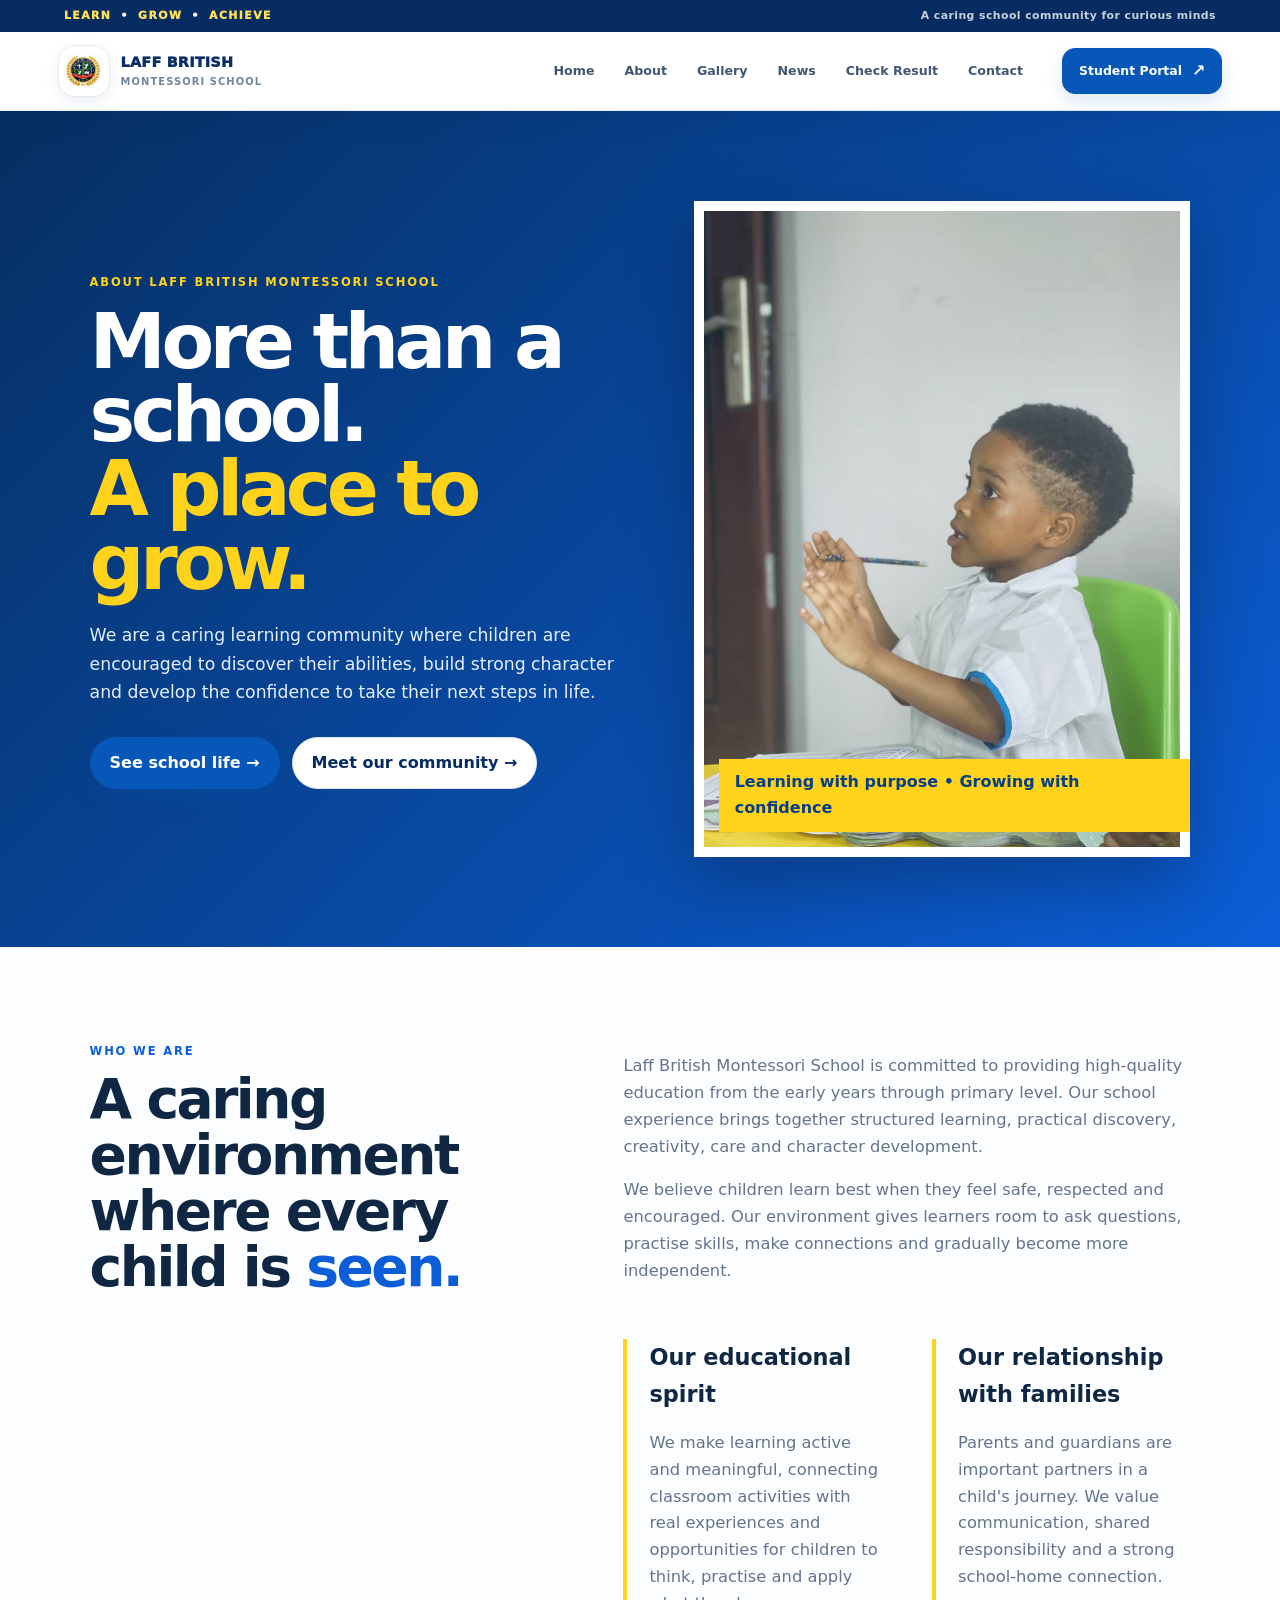
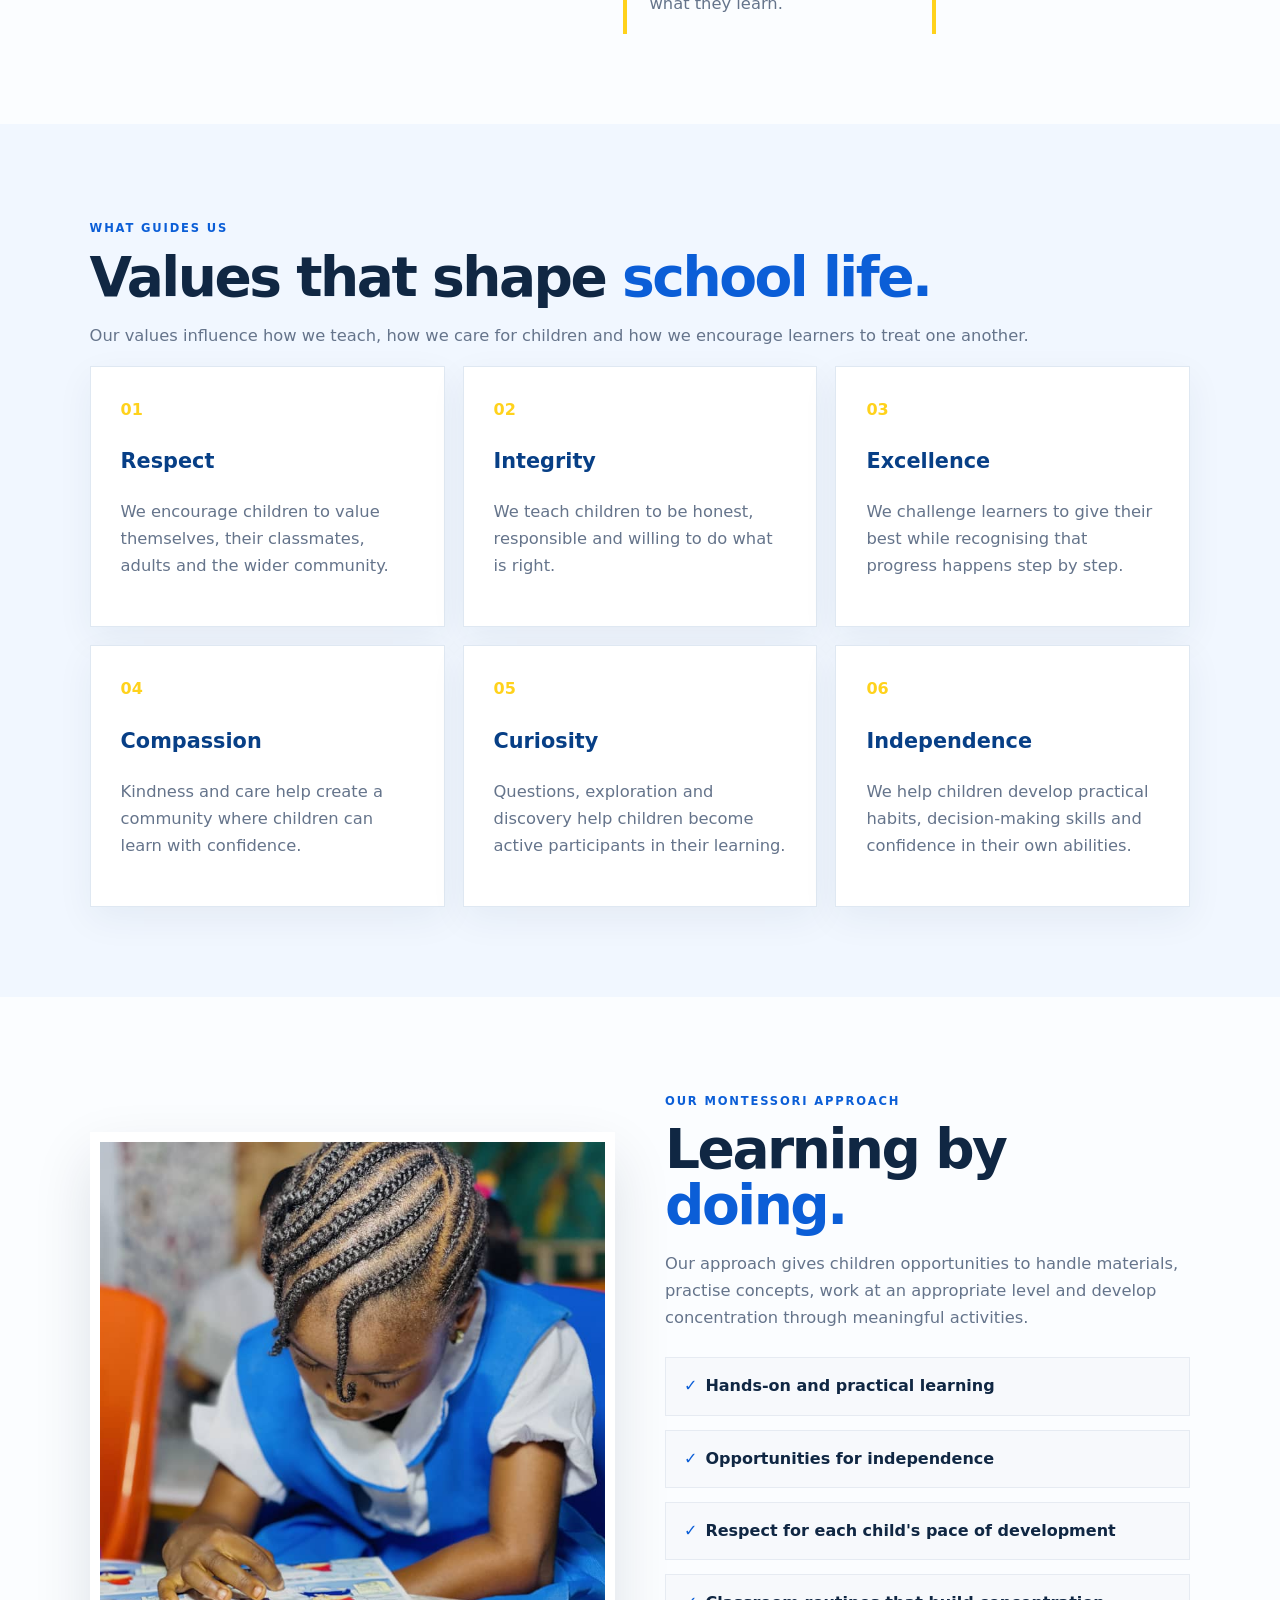
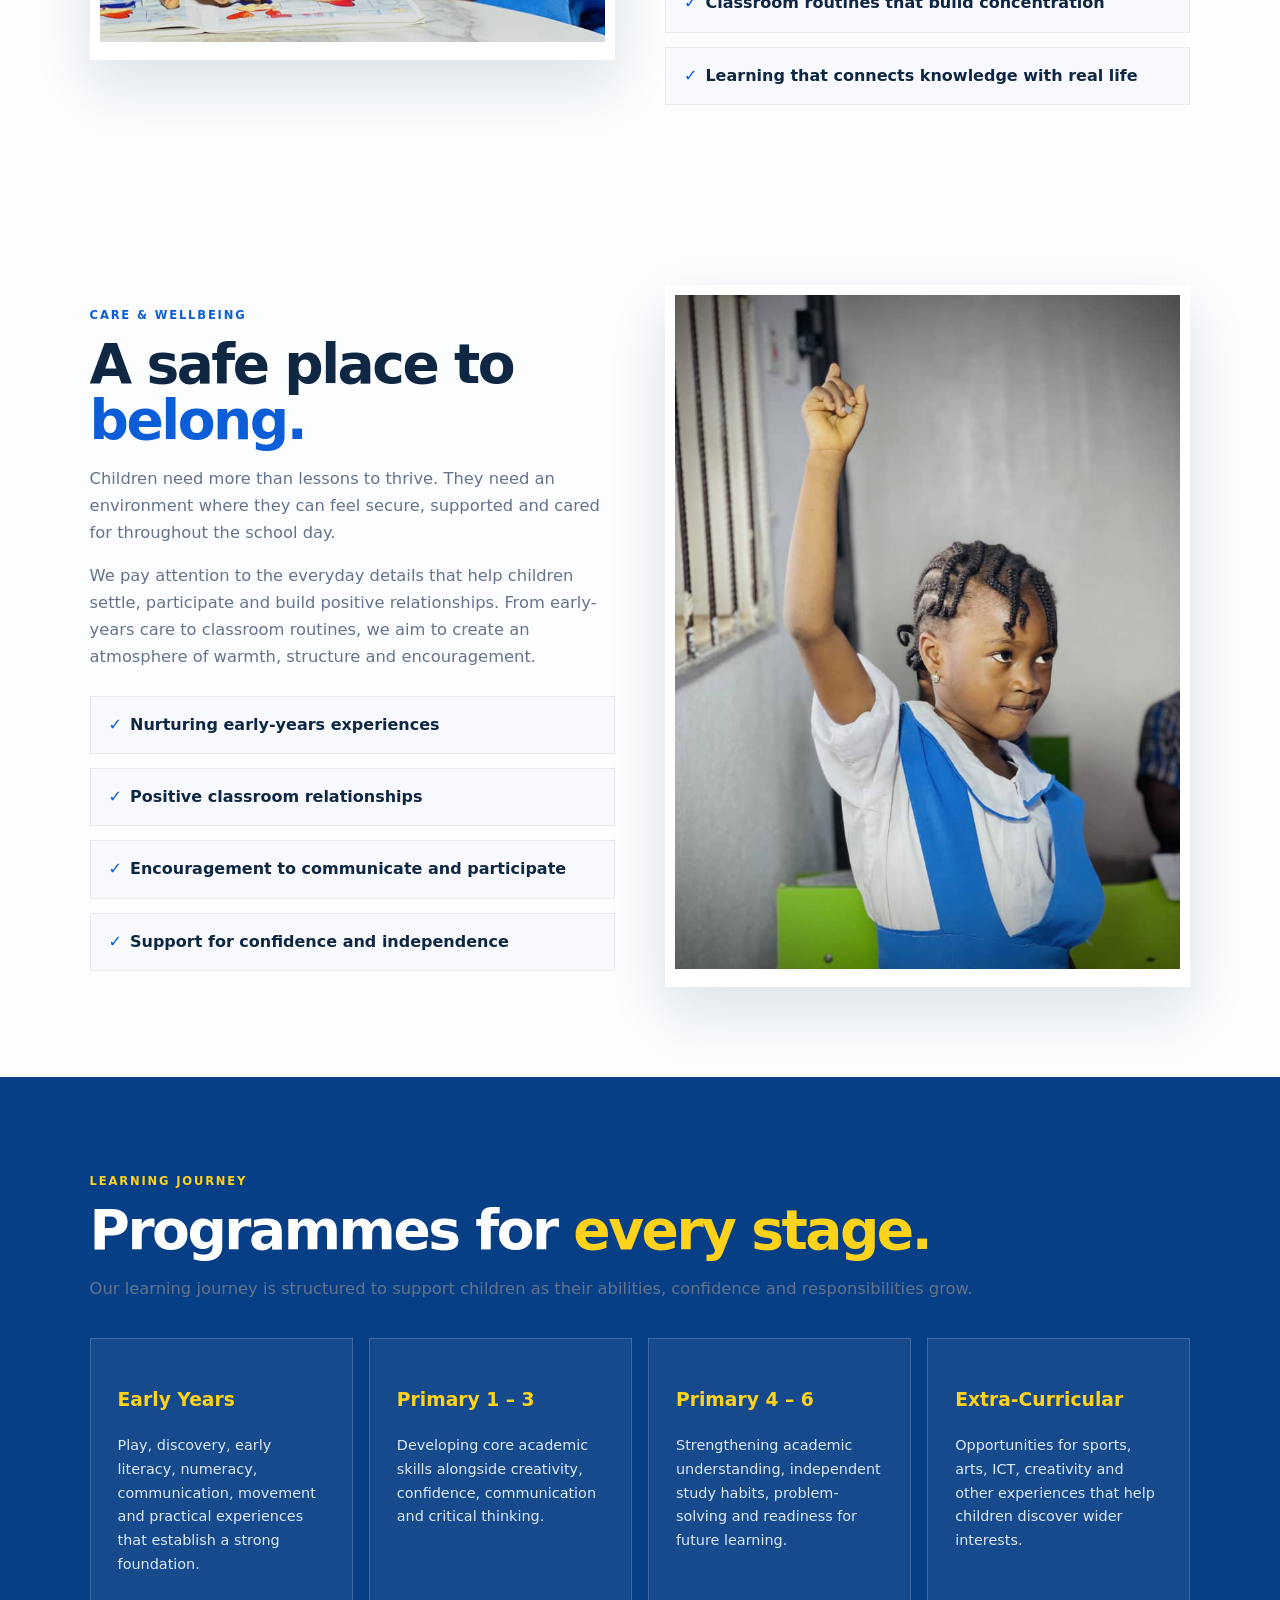
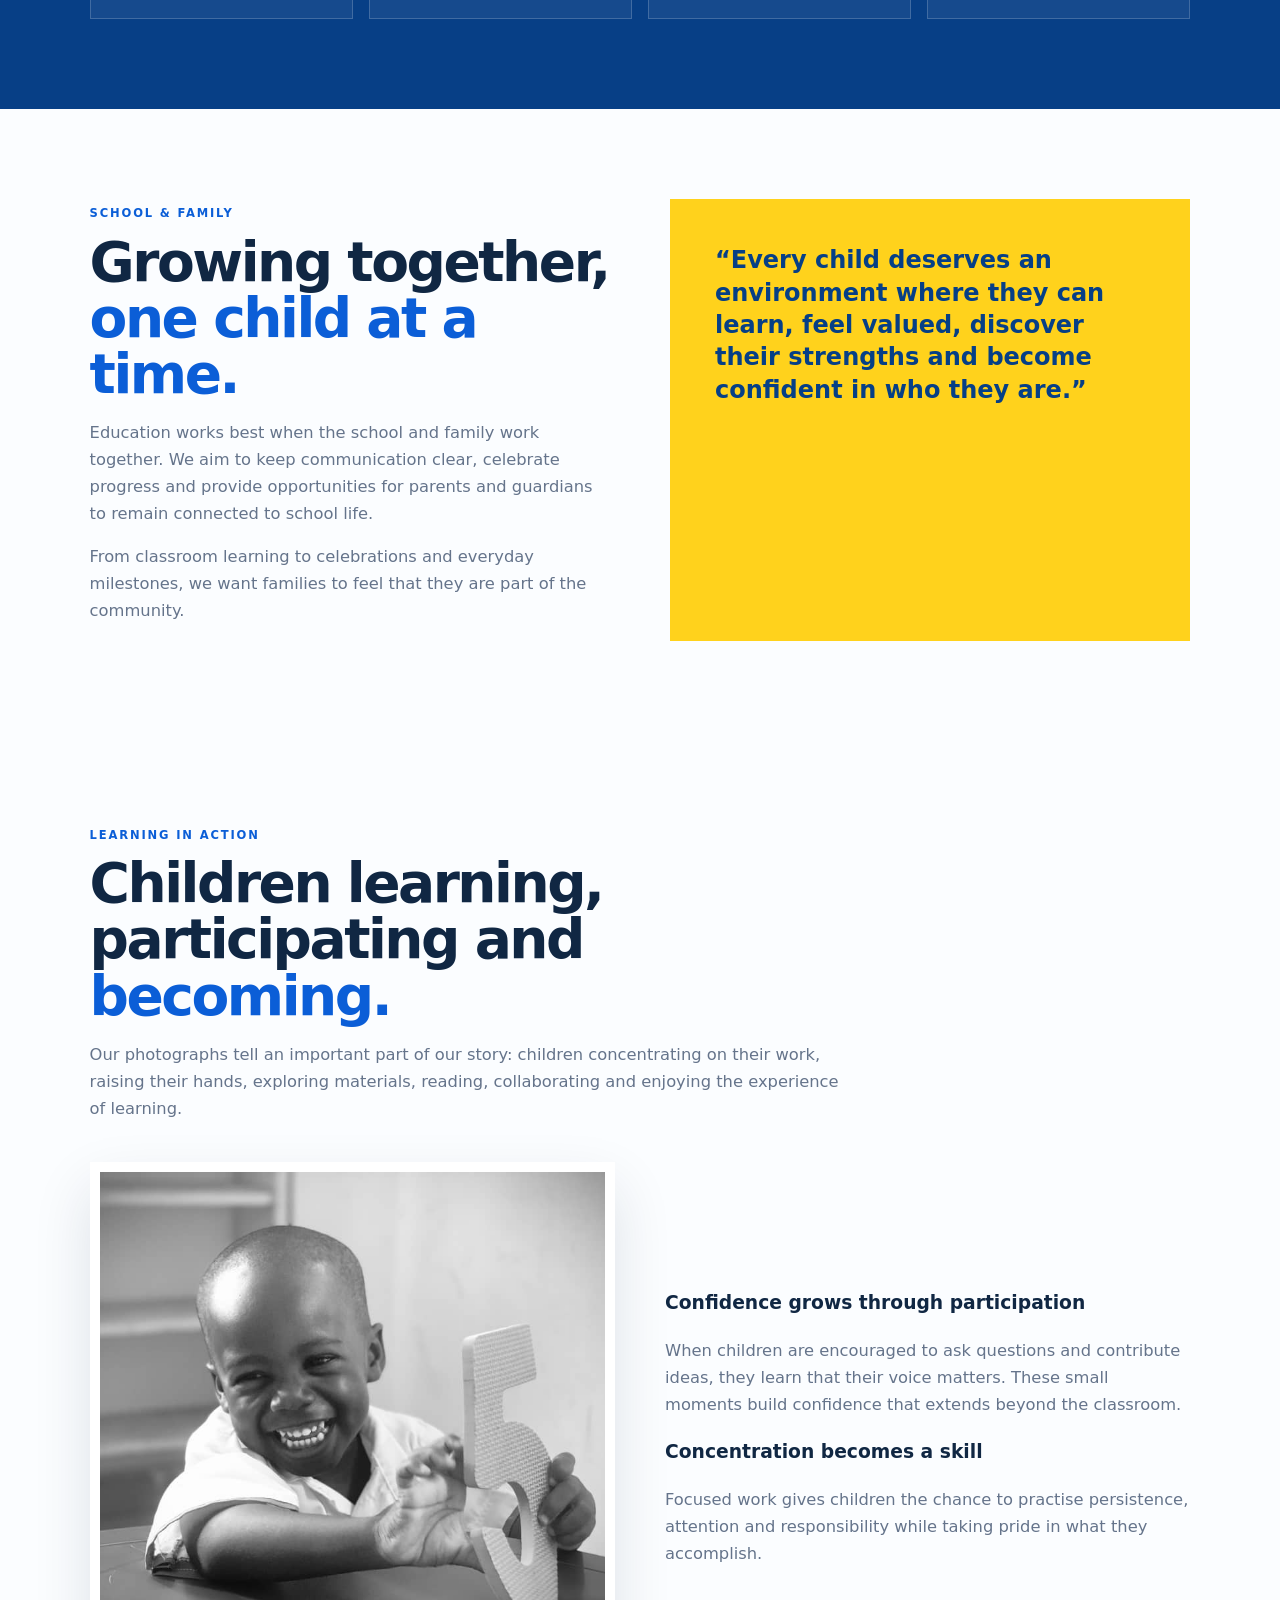
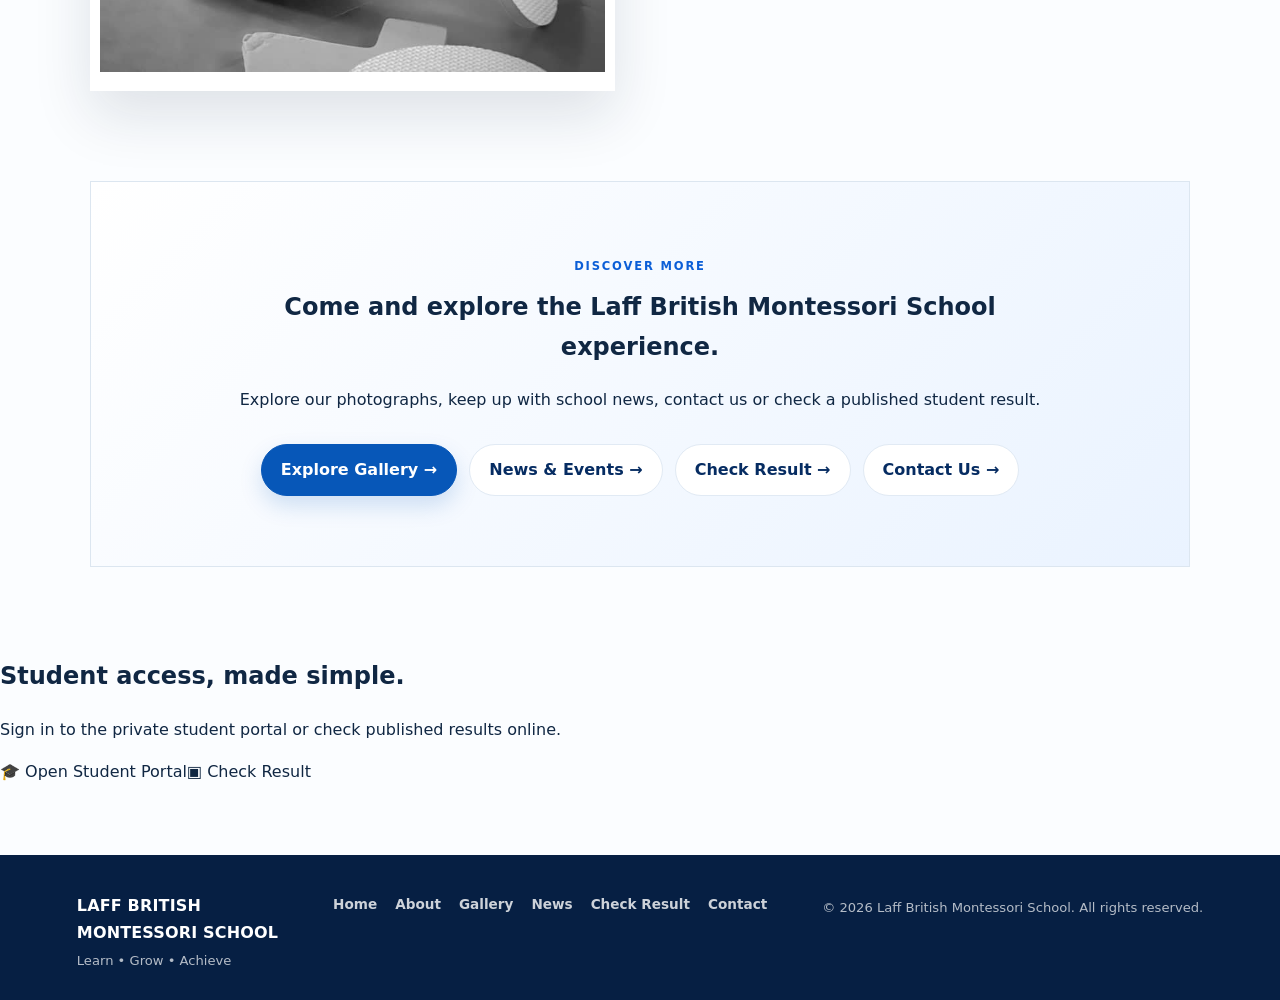
==== commit 3d0604d9: "Use local school logo and refreshed portal URL script" ====
--- a/about/index.html
+++ b/about/index.html
@@ -9,13 +9,13 @@
 <meta property="og:title" content="About Laff British Montessori School | Our Approach & Values">
 <meta property="og:description" content="Learn about Laff British Montessori School, our Montessori-inspired approach, learning journey, values, care and commitment to children and families.">
 <meta property="og:url" content="https://laffbritishmontessorischool.com/about/">
-<meta property="og:image" content="https://i.ibb.co/whtP8S5v/image.png">
+<meta property="og:image" content="https://laffbritishmontessorischool.com/assets/school-logo.svg">
 <meta property="og:locale" content="en_NG">
 <meta name="twitter:card" content="summary">
 <meta name="twitter:title" content="About Laff British Montessori School | Our Approach & Values">
 <meta name="twitter:description" content="Learn about Laff British Montessori School, our Montessori-inspired approach, learning journey, values, care and commitment to children and families.">
-<meta name="twitter:image" content="https://i.ibb.co/whtP8S5v/image.png">
+<meta name="twitter:image" content="https://laffbritishmontessorischool.com/assets/school-logo.svg">
 <script type="application/ld+json">{"@context":"https://schema.org","@type":"AboutPage","name":"About Laff British Montessori School | Our Approach & Values","url":"https://laffbritishmontessorischool.com/about/","description":"Learn about Laff British Montessori School, our Montessori-inspired approach, learning journey, values, care and commitment to children and families.","isPartOf":{"@type":"WebSite","name":"Laff British Montessori School","url":"https://laffbritishmontessorischool.com/"}}</script>
-<script src="/assets/seo.js?v=clean-routes-20261026-c" defer></script>
-<title>About Us — Laff British Montessori School</title><link rel="icon" href="https://i.ibb.co/whtP8S5v/image.png"><link rel="stylesheet" href="/assets/styles.css"><link rel="stylesheet" href="/assets/about-page.css?v=1"><link rel="stylesheet" href="/assets/shared-header.css?v=1"><link rel="stylesheet" href="/assets/frontend-refresh.css?v=7">
-</head><body><div id="site-loader" class="site-loader"><div class="loader-card"><div class="logo-loader"><img src="https://i.ibb.co/whtP8S5v/image.png" alt="Laff British Montessori School logo"></div><div class="draw-loader"><span></span><span></span><span></span></div><h2>Preparing the school experience</h2><p id="loader-text">Creating the page…</p><div class="loader-progress"><span></span></div></div></div><main><section class="about-hero reveal"><div><span class="about-kicker" style="color:#ffd21c">About Laff British Montessori School</span><h1>More than a school.<br><em>A place to grow.</em></h1><p>We are a caring learning community where children are encouraged to discover their abilities, build strong character and develop the confidence to take their next steps in life.</p><div class="hero-actions"><a class="btn primary" href="/gallery/">See school life →</a><a class="btn ghost" href="/contact/">Meet our community →</a></div></div><div class="about-hero-visual"><img src="/assets/gallery/school-05.jpg" alt="Young learner concentrating on classroom workbook activities at Laff British Montessori School"><div class="about-hero-tag">Learning with purpose • Growing with confidence</div></div></section><section class="about-section about-intro reveal"><div><span class="about-kicker">Who we are</span><h2>A caring environment where every child is <em>seen.</em></h2></div><div><p>Laff British Montessori School is committed to providing high-quality education from the early years through primary level. Our school experience brings together structured learning, practical discovery, creativity, care and character development.</p><p>We believe children learn best when they feel safe, respected and encouraged. Our environment gives learners room to ask questions, practise skills, make connections and gradually become more independent.</p><div class="about-story"><article><h3>Our educational spirit</h3><p>We make learning active and meaningful, connecting classroom activities with real experiences and opportunities for children to think, practise and apply what they learn.</p></article><article><h3>Our relationship with families</h3><p>Parents and guardians are important partners in a child's journey. We value communication, shared responsibility and a strong school-home connection.</p></article></div></div></section><section class="about-section about-values reveal"><span class="about-kicker">What guides us</span><h2>Values that shape <em>school life.</em></h2><p>Our values influence how we teach, how we care for children and how we encourage learners to treat one another.</p><div class="about-value-grid"><article class="about-value"><span class="num">01</span><h3>Respect</h3><p>We encourage children to value themselves, their classmates, adults and the wider community.</p></article><article class="about-value"><span class="num">02</span><h3>Integrity</h3><p>We teach children to be honest, responsible and willing to do what is right.</p></article><article class="about-value"><span class="num">03</span><h3>Excellence</h3><p>We challenge learners to give their best while recognising that progress happens step by step.</p></article><article class="about-value"><span class="num">04</span><h3>Compassion</h3><p>Kindness and care help create a community where children can learn with confidence.</p></article><article class="about-value"><span class="num">05</span><h3>Curiosity</h3><p>Questions, exploration and discovery help children become active participants in their learning.</p></article><article class="about-value"><span class="num">06</span><h3>Independence</h3><p>We help children develop practical habits, decision-making skills and confidence in their own abilities.</p></article></div></section><section class="about-section about-pillars reveal"><div class="about-photo"><img src="/assets/gallery/school-01.jpg" alt="Young learner exploring a large yellow textured numeral during hands-on learning"></div><div><span class="about-kicker">Our Montessori approach</span><h2>Learning by <em>doing.</em></h2><p>Our approach gives children opportunities to handle materials, practise concepts, work at an appropriate level and develop concentration through meaningful activities.</p><div class="about-list"><div><span>✓</span>Hands-on and practical learning</div><div><span>✓</span>Opportunities for independence</div><div><span>✓</span>Respect for each child's pace of development</div><div><span>✓</span>Classroom routines that build concentration</div><div><span>✓</span>Learning that connects knowledge with real life</div></div></div></section><section class="about-section about-pillars reveal"><div><span class="about-kicker">Care & wellbeing</span><h2>A safe place to <em>belong.</em></h2><p>Children need more than lessons to thrive. They need an environment where they can feel secure, supported and cared for throughout the school day.</p><p>We pay attention to the everyday details that help children settle, participate and build positive relationships. From early-years care to classroom routines, we aim to create an atmosphere of warmth, structure and encouragement.</p><div class="about-list"><div><span>✓</span>Nurturing early-years experiences</div><div><span>✓</span>Positive classroom relationships</div><div><span>✓</span>Encouragement to communicate and participate</div><div><span>✓</span>Support for confidence and independence</div></div></div><div class="about-photo"><img src="/assets/gallery/school-02.jpg" alt="Young child resting peacefully in a comfortable early-years care environment"></div></section><section class="about-section about-programs reveal"><span class="about-kicker" style="color:#ffd21c">Learning journey</span><h2>Programmes for <em>every stage.</em></h2><p>Our learning journey is structured to support children as their abilities, confidence and responsibilities grow.</p><div class="about-program-grid"><article class="about-program"><h3>Early Years</h3><p>Play, discovery, early literacy, numeracy, communication, movement and practical experiences that establish a strong foundation.</p></article><article class="about-program"><h3>Primary 1 – 3</h3><p>Developing core academic skills alongside creativity, confidence, communication and critical thinking.</p></article><article class="about-program"><h3>Primary 4 – 6</h3><p>Strengthening academic understanding, independent study habits, problem-solving and readiness for future learning.</p></article><article class="about-program"><h3>Extra-Curricular</h3><p>Opportunities for sports, arts, ICT, creativity and other experiences that help children discover wider interests.</p></article></div></section><section class="about-section about-community reveal"><div><span class="about-kicker">School & family</span><h2>Growing together, <em>one child at a time.</em></h2><p>Education works best when the school and family work together. We aim to keep communication clear, celebrate progress and provide opportunities for parents and guardians to remain connected to school life.</p><p>From classroom learning to celebrations and everyday milestones, we want families to feel that they are part of the community.</p></div><div class="about-quote">“Every child deserves an environment where they can learn, feel valued, discover their strengths and become confident in who they are.”</div></section><section class="about-section reveal"><div class="section-heading"><span class="about-kicker">Learning in action</span><h2>Children learning, participating and <em>becoming.</em></h2><p>Our photographs tell an important part of our story: children concentrating on their work, raising their hands, exploring materials, reading, collaborating and enjoying the experience of learning.</p></div><div class="about-pillars"><div class="about-photo"><img src="/assets/gallery/school-07.jpg" alt="Learner confidently raising a hand during classroom participation"></div><div><h3>Confidence grows through participation</h3><p>When children are encouraged to ask questions and contribute ideas, they learn that their voice matters. These small moments build confidence that extends beyond the classroom.</p><h3>Concentration becomes a skill</h3><p>Focused work gives children the chance to practise persistence, attention and responsibility while taking pride in what they accomplish.</p></div></div></section><section class="about-cta reveal"><span class="about-kicker">Discover more</span><h2>Come and explore the Laff British Montessori School experience.</h2><p>Explore our photographs, keep up with school news, contact us or check a published student result.</p><div class="hero-actions"><a class="btn primary" href="/gallery/">Explore Gallery →</a><a class="btn ghost" href="/news/">News & Events →</a><a class="btn ghost" href="/result/">Check Result →</a><a class="btn ghost" href="/contact/">Contact Us →</a></div></section></main><footer class="site-footer"><div><strong>LAFF BRITISH<br>MONTESSORI SCHOOL</strong><p>Learn • Grow • Achieve</p></div><nav class="footer-links"><a href="/">Home</a><a href="/about/">About</a><a href="/gallery/">Gallery</a><a href="/news/">News</a><a href="/result/">Check Result</a><a href="/contact/">Contact</a></nav><p>© <span id="year"></span> Laff British Montessori School. All rights reserved.</p></footer><script src="/assets/app.js?v=clean-routes-20261026"></script></body></html>+<script src="/assets/seo.js?v=local-school-logo-portal-url-20261026" defer></script>
+<title>About Us — Laff British Montessori School</title><link rel="icon" href="/assets/school-logo.svg"><link rel="stylesheet" href="/assets/styles.css"><link rel="stylesheet" href="/assets/about-page.css?v=1"><link rel="stylesheet" href="/assets/shared-header.css?v=1"><link rel="stylesheet" href="/assets/frontend-refresh.css?v=7">
+</head><body><div id="site-loader" class="site-loader"><div class="loader-card"><div class="logo-loader"><img src="/assets/school-logo.svg" alt="Laff British Montessori School logo"></div><div class="draw-loader"><span></span><span></span><span></span></div><h2>Preparing the school experience</h2><p id="loader-text">Creating the page…</p><div class="loader-progress"><span></span></div></div></div><main><section class="about-hero reveal"><div><span class="about-kicker" style="color:#ffd21c">About Laff British Montessori School</span><h1>More than a school.<br><em>A place to grow.</em></h1><p>We are a caring learning community where children are encouraged to discover their abilities, build strong character and develop the confidence to take their next steps in life.</p><div class="hero-actions"><a class="btn primary" href="/gallery/">See school life →</a><a class="btn ghost" href="/contact/">Meet our community →</a></div></div><div class="about-hero-visual"><img src="/assets/gallery/school-05.jpg" alt="Young learner concentrating on classroom workbook activities at Laff British Montessori School"><div class="about-hero-tag">Learning with purpose • Growing with confidence</div></div></section><section class="about-section about-intro reveal"><div><span class="about-kicker">Who we are</span><h2>A caring environment where every child is <em>seen.</em></h2></div><div><p>Laff British Montessori School is committed to providing high-quality education from the early years through primary level. Our school experience brings together structured learning, practical discovery, creativity, care and character development.</p><p>We believe children learn best when they feel safe, respected and encouraged. Our environment gives learners room to ask questions, practise skills, make connections and gradually become more independent.</p><div class="about-story"><article><h3>Our educational spirit</h3><p>We make learning active and meaningful, connecting classroom activities with real experiences and opportunities for children to think, practise and apply what they learn.</p></article><article><h3>Our relationship with families</h3><p>Parents and guardians are important partners in a child's journey. We value communication, shared responsibility and a strong school-home connection.</p></article></div></div></section><section class="about-section about-values reveal"><span class="about-kicker">What guides us</span><h2>Values that shape <em>school life.</em></h2><p>Our values influence how we teach, how we care for children and how we encourage learners to treat one another.</p><div class="about-value-grid"><article class="about-value"><span class="num">01</span><h3>Respect</h3><p>We encourage children to value themselves, their classmates, adults and the wider community.</p></article><article class="about-value"><span class="num">02</span><h3>Integrity</h3><p>We teach children to be honest, responsible and willing to do what is right.</p></article><article class="about-value"><span class="num">03</span><h3>Excellence</h3><p>We challenge learners to give their best while recognising that progress happens step by step.</p></article><article class="about-value"><span class="num">04</span><h3>Compassion</h3><p>Kindness and care help create a community where children can learn with confidence.</p></article><article class="about-value"><span class="num">05</span><h3>Curiosity</h3><p>Questions, exploration and discovery help children become active participants in their learning.</p></article><article class="about-value"><span class="num">06</span><h3>Independence</h3><p>We help children develop practical habits, decision-making skills and confidence in their own abilities.</p></article></div></section><section class="about-section about-pillars reveal"><div class="about-photo"><img src="/assets/gallery/school-01.jpg" alt="Young learner exploring a large yellow textured numeral during hands-on learning"></div><div><span class="about-kicker">Our Montessori approach</span><h2>Learning by <em>doing.</em></h2><p>Our approach gives children opportunities to handle materials, practise concepts, work at an appropriate level and develop concentration through meaningful activities.</p><div class="about-list"><div><span>✓</span>Hands-on and practical learning</div><div><span>✓</span>Opportunities for independence</div><div><span>✓</span>Respect for each child's pace of development</div><div><span>✓</span>Classroom routines that build concentration</div><div><span>✓</span>Learning that connects knowledge with real life</div></div></div></section><section class="about-section about-pillars reveal"><div><span class="about-kicker">Care & wellbeing</span><h2>A safe place to <em>belong.</em></h2><p>Children need more than lessons to thrive. They need an environment where they can feel secure, supported and cared for throughout the school day.</p><p>We pay attention to the everyday details that help children settle, participate and build positive relationships. From early-years care to classroom routines, we aim to create an atmosphere of warmth, structure and encouragement.</p><div class="about-list"><div><span>✓</span>Nurturing early-years experiences</div><div><span>✓</span>Positive classroom relationships</div><div><span>✓</span>Encouragement to communicate and participate</div><div><span>✓</span>Support for confidence and independence</div></div></div><div class="about-photo"><img src="/assets/gallery/school-02.jpg" alt="Young child resting peacefully in a comfortable early-years care environment"></div></section><section class="about-section about-programs reveal"><span class="about-kicker" style="color:#ffd21c">Learning journey</span><h2>Programmes for <em>every stage.</em></h2><p>Our learning journey is structured to support children as their abilities, confidence and responsibilities grow.</p><div class="about-program-grid"><article class="about-program"><h3>Early Years</h3><p>Play, discovery, early literacy, numeracy, communication, movement and practical experiences that establish a strong foundation.</p></article><article class="about-program"><h3>Primary 1 – 3</h3><p>Developing core academic skills alongside creativity, confidence, communication and critical thinking.</p></article><article class="about-program"><h3>Primary 4 – 6</h3><p>Strengthening academic understanding, independent study habits, problem-solving and readiness for future learning.</p></article><article class="about-program"><h3>Extra-Curricular</h3><p>Opportunities for sports, arts, ICT, creativity and other experiences that help children discover wider interests.</p></article></div></section><section class="about-section about-community reveal"><div><span class="about-kicker">School & family</span><h2>Growing together, <em>one child at a time.</em></h2><p>Education works best when the school and family work together. We aim to keep communication clear, celebrate progress and provide opportunities for parents and guardians to remain connected to school life.</p><p>From classroom learning to celebrations and everyday milestones, we want families to feel that they are part of the community.</p></div><div class="about-quote">“Every child deserves an environment where they can learn, feel valued, discover their strengths and become confident in who they are.”</div></section><section class="about-section reveal"><div class="section-heading"><span class="about-kicker">Learning in action</span><h2>Children learning, participating and <em>becoming.</em></h2><p>Our photographs tell an important part of our story: children concentrating on their work, raising their hands, exploring materials, reading, collaborating and enjoying the experience of learning.</p></div><div class="about-pillars"><div class="about-photo"><img src="/assets/gallery/school-07.jpg" alt="Learner confidently raising a hand during classroom participation"></div><div><h3>Confidence grows through participation</h3><p>When children are encouraged to ask questions and contribute ideas, they learn that their voice matters. These small moments build confidence that extends beyond the classroom.</p><h3>Concentration becomes a skill</h3><p>Focused work gives children the chance to practise persistence, attention and responsibility while taking pride in what they accomplish.</p></div></div></section><section class="about-cta reveal"><span class="about-kicker">Discover more</span><h2>Come and explore the Laff British Montessori School experience.</h2><p>Explore our photographs, keep up with school news, contact us or check a published student result.</p><div class="hero-actions"><a class="btn primary" href="/gallery/">Explore Gallery →</a><a class="btn ghost" href="/news/">News & Events →</a><a class="btn ghost" href="/result/">Check Result →</a><a class="btn ghost" href="/contact/">Contact Us →</a></div></section></main><footer class="site-footer"><div><strong>LAFF BRITISH<br>MONTESSORI SCHOOL</strong><p>Learn • Grow • Achieve</p></div><nav class="footer-links"><a href="/">Home</a><a href="/about/">About</a><a href="/gallery/">Gallery</a><a href="/news/">News</a><a href="/result/">Check Result</a><a href="/contact/">Contact</a></nav><p>© <span id="year"></span> Laff British Montessori School. All rights reserved.</p></footer><script src="/assets/app.js?v=local-school-logo-portal-url-20261026"></script></body></html>
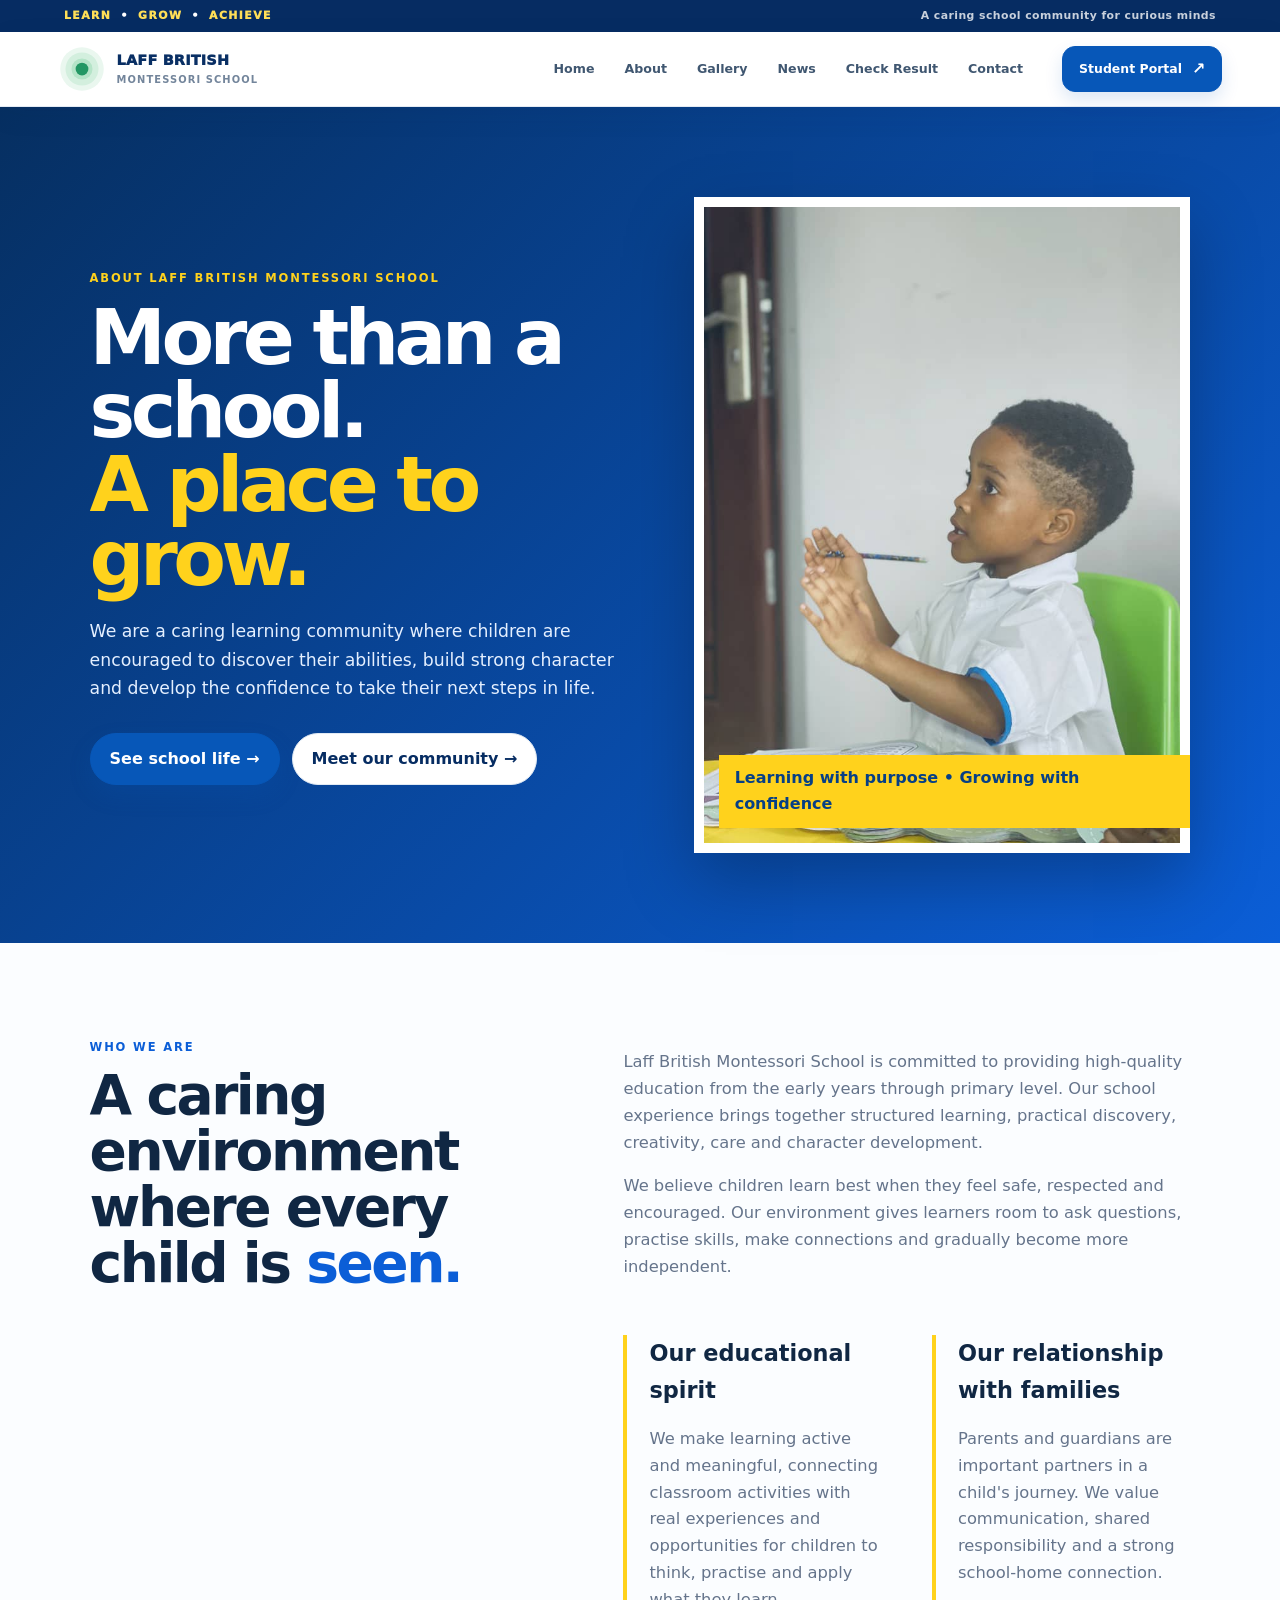
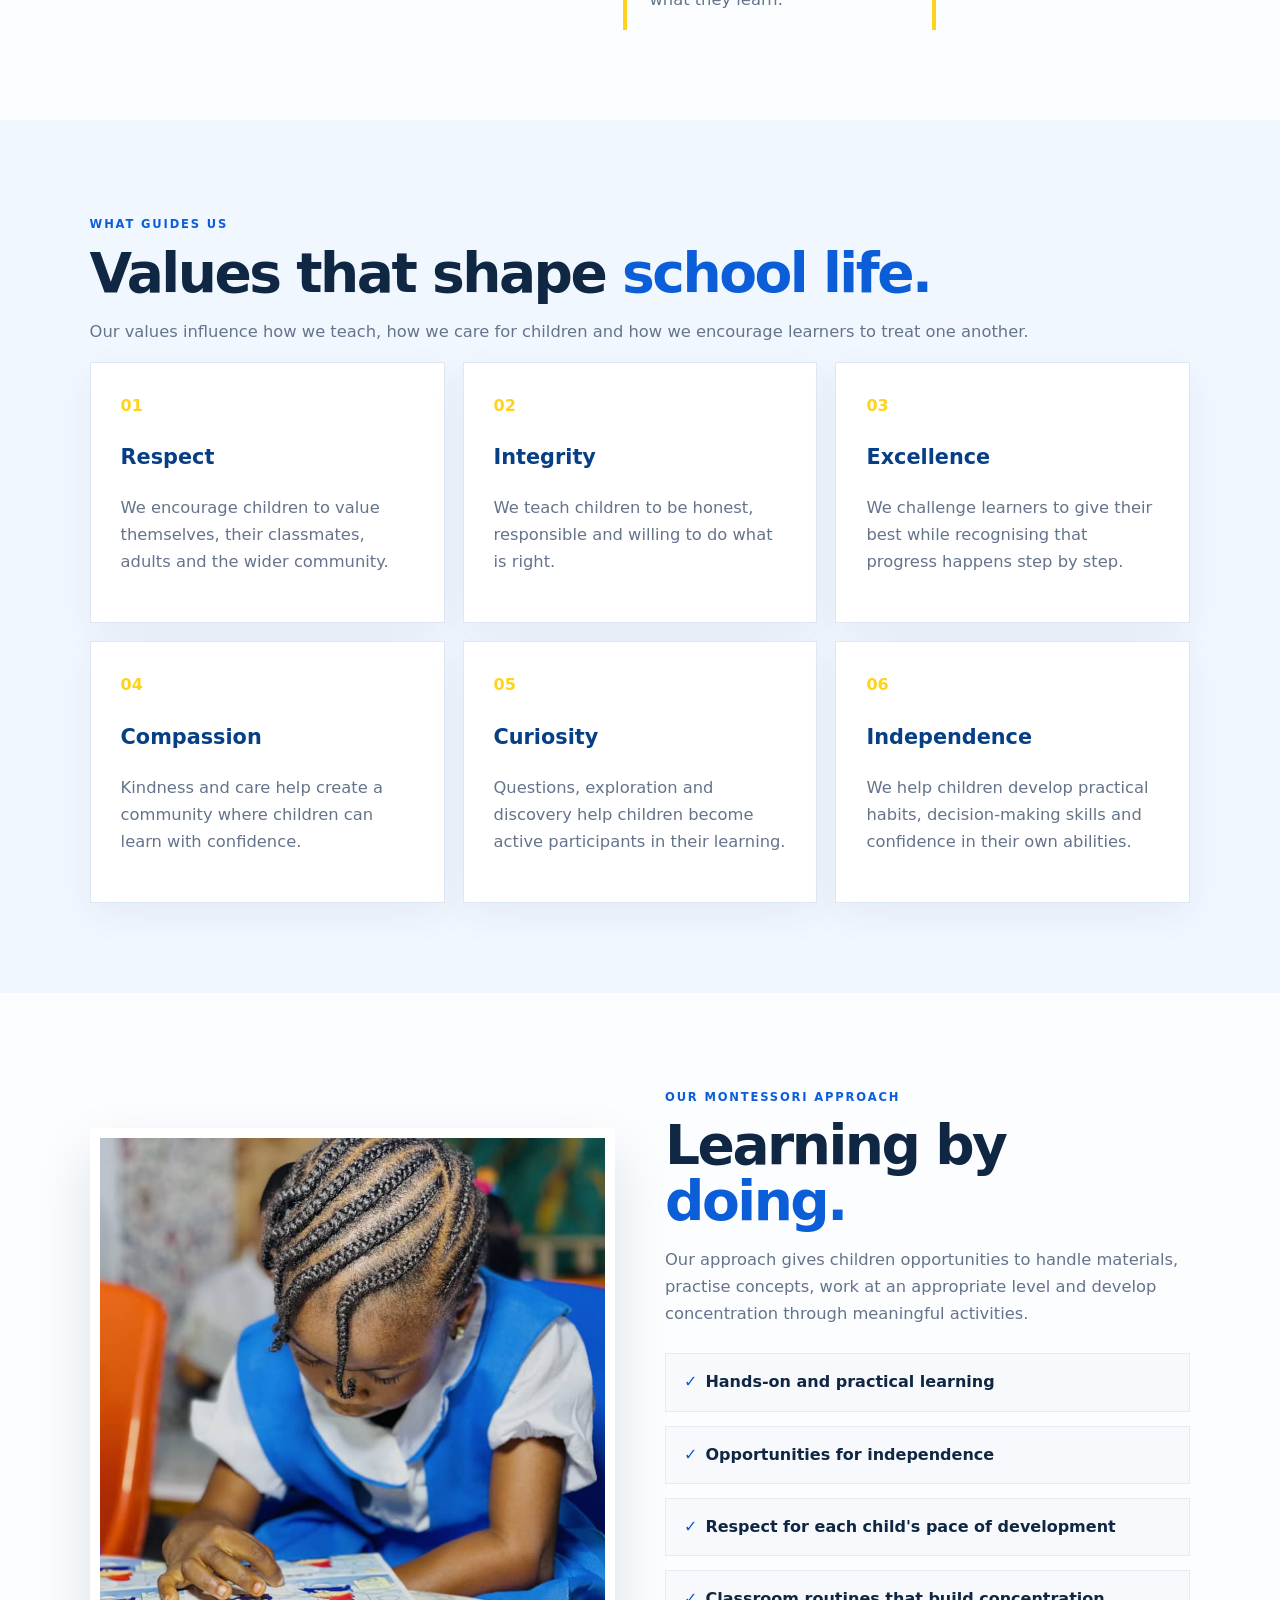
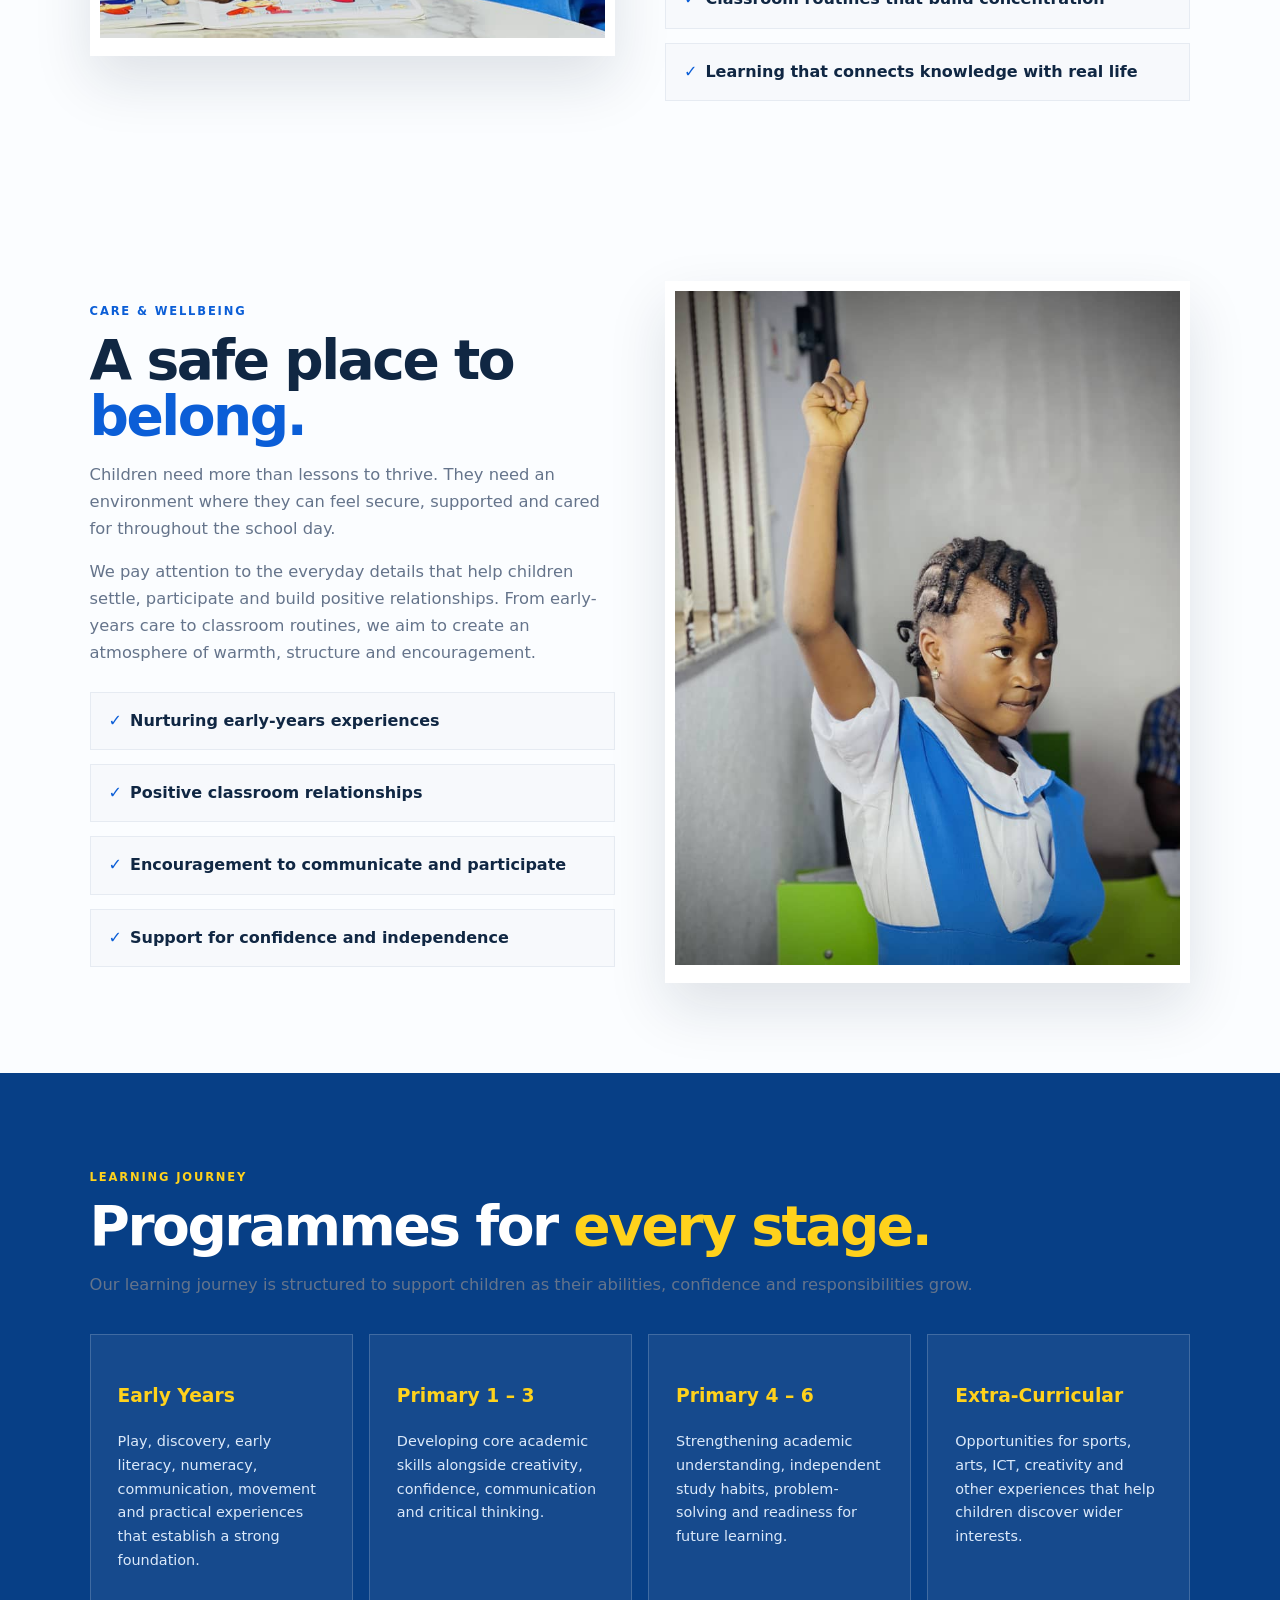
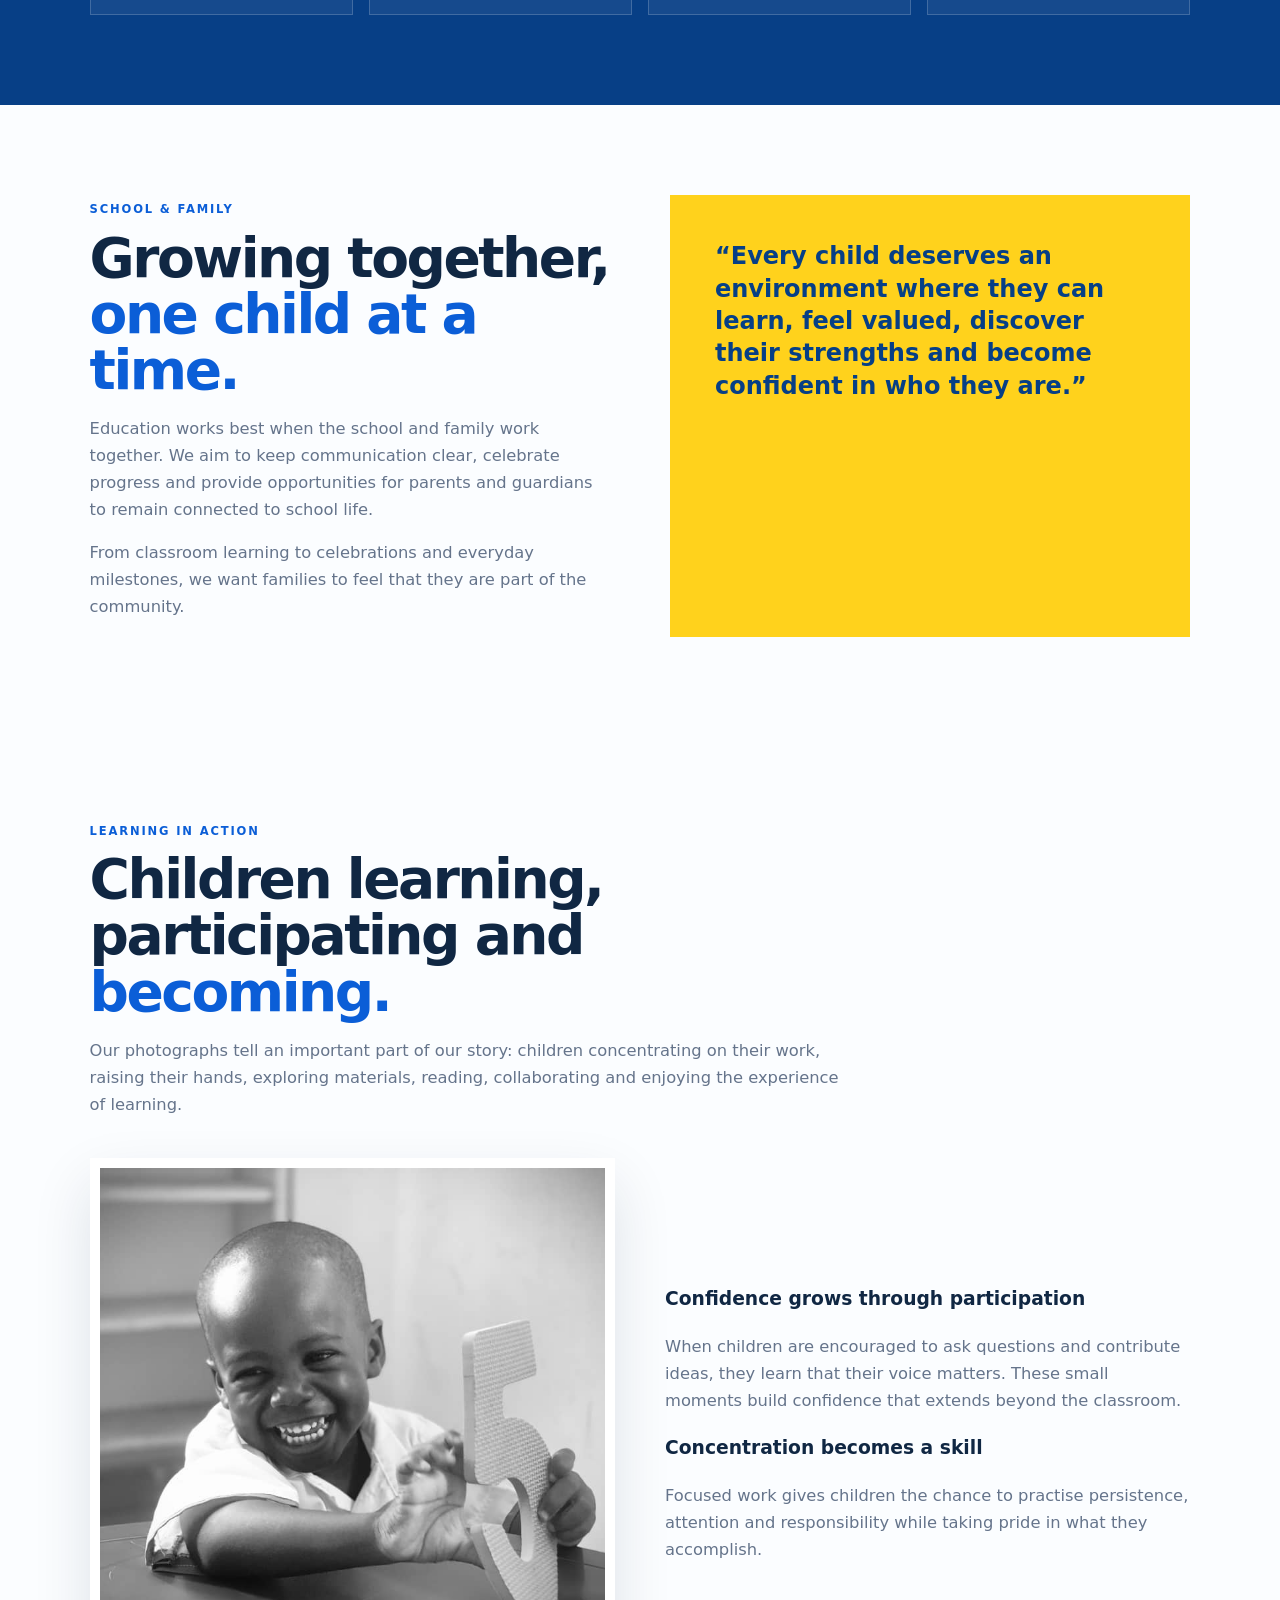
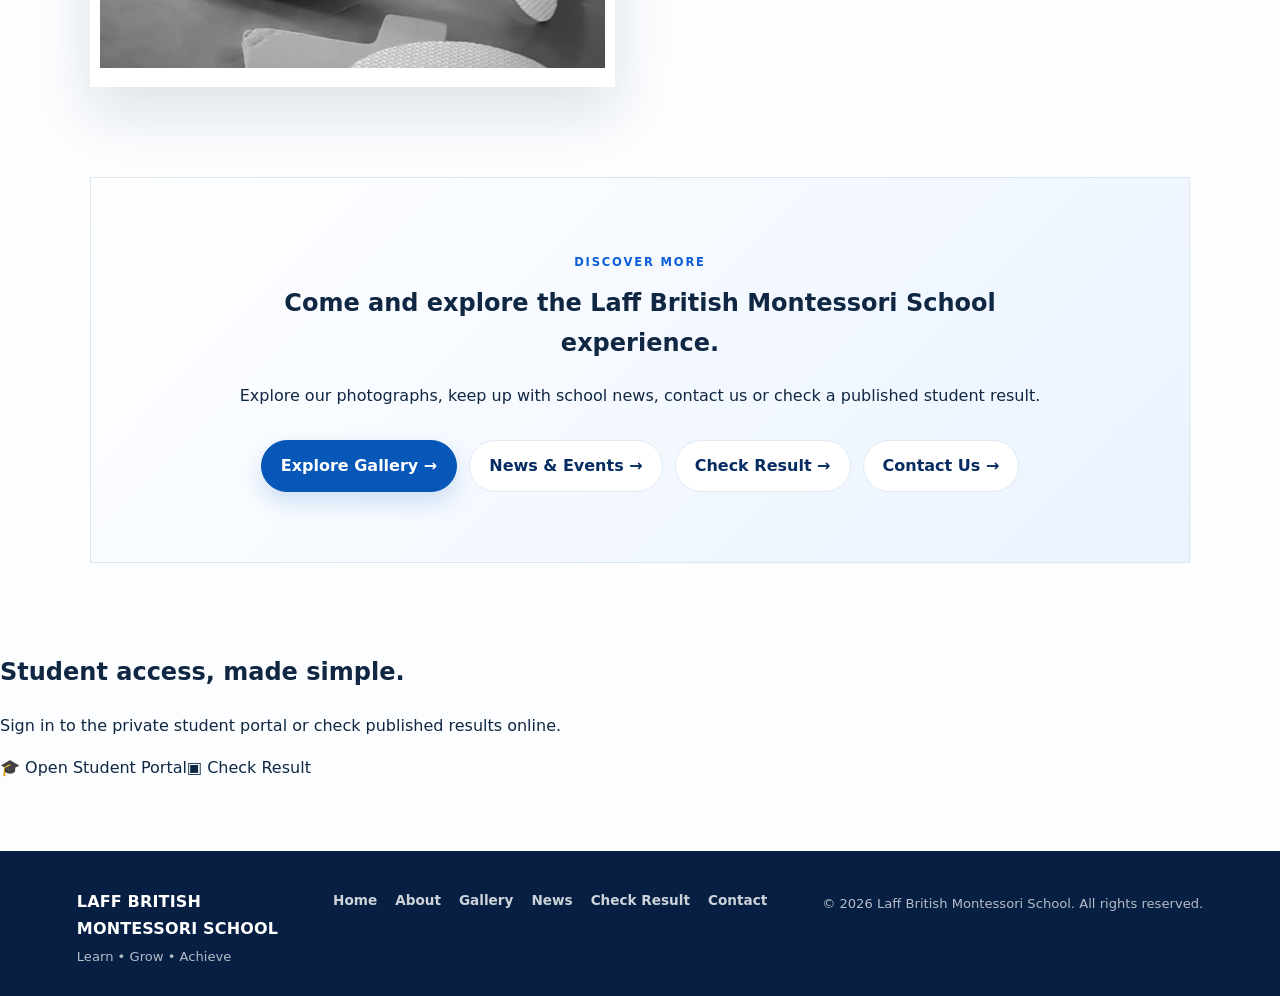
==== commit 117a5c6d: "Use local green circle favicon and refresh shared mark styles" ====
--- a/about/index.html
+++ b/about/index.html
@@ -17,5 +17,5 @@
 <meta name="twitter:image" content="https://laffbritishmontessorischool.com/assets/school-logo.svg">
 <script type="application/ld+json">{"@context":"https://schema.org","@type":"AboutPage","name":"About Laff British Montessori School | Our Approach & Values","url":"https://laffbritishmontessorischool.com/about/","description":"Learn about Laff British Montessori School, our Montessori-inspired approach, learning journey, values, care and commitment to children and families.","isPartOf":{"@type":"WebSite","name":"Laff British Montessori School","url":"https://laffbritishmontessorischool.com/"}}</script>
 <script src="/assets/seo.js?v=local-school-logo-portal-url-20261026" defer></script>
-<title>About Us — Laff British Montessori School</title><link rel="icon" href="/assets/school-logo.svg"><link rel="stylesheet" href="/assets/styles.css"><link rel="stylesheet" href="/assets/about-page.css?v=1"><link rel="stylesheet" href="/assets/shared-header.css?v=1"><link rel="stylesheet" href="/assets/frontend-refresh.css?v=7">
-</head><body><div id="site-loader" class="site-loader"><div class="loader-card"><div class="logo-loader"><img src="/assets/school-logo.svg" alt="Laff British Montessori School logo"></div><div class="draw-loader"><span></span><span></span><span></span></div><h2>Preparing the school experience</h2><p id="loader-text">Creating the page…</p><div class="loader-progress"><span></span></div></div></div><main><section class="about-hero reveal"><div><span class="about-kicker" style="color:#ffd21c">About Laff British Montessori School</span><h1>More than a school.<br><em>A place to grow.</em></h1><p>We are a caring learning community where children are encouraged to discover their abilities, build strong character and develop the confidence to take their next steps in life.</p><div class="hero-actions"><a class="btn primary" href="/gallery/">See school life →</a><a class="btn ghost" href="/contact/">Meet our community →</a></div></div><div class="about-hero-visual"><img src="/assets/gallery/school-05.jpg" alt="Young learner concentrating on classroom workbook activities at Laff British Montessori School"><div class="about-hero-tag">Learning with purpose • Growing with confidence</div></div></section><section class="about-section about-intro reveal"><div><span class="about-kicker">Who we are</span><h2>A caring environment where every child is <em>seen.</em></h2></div><div><p>Laff British Montessori School is committed to providing high-quality education from the early years through primary level. Our school experience brings together structured learning, practical discovery, creativity, care and character development.</p><p>We believe children learn best when they feel safe, respected and encouraged. Our environment gives learners room to ask questions, practise skills, make connections and gradually become more independent.</p><div class="about-story"><article><h3>Our educational spirit</h3><p>We make learning active and meaningful, connecting classroom activities with real experiences and opportunities for children to think, practise and apply what they learn.</p></article><article><h3>Our relationship with families</h3><p>Parents and guardians are important partners in a child's journey. We value communication, shared responsibility and a strong school-home connection.</p></article></div></div></section><section class="about-section about-values reveal"><span class="about-kicker">What guides us</span><h2>Values that shape <em>school life.</em></h2><p>Our values influence how we teach, how we care for children and how we encourage learners to treat one another.</p><div class="about-value-grid"><article class="about-value"><span class="num">01</span><h3>Respect</h3><p>We encourage children to value themselves, their classmates, adults and the wider community.</p></article><article class="about-value"><span class="num">02</span><h3>Integrity</h3><p>We teach children to be honest, responsible and willing to do what is right.</p></article><article class="about-value"><span class="num">03</span><h3>Excellence</h3><p>We challenge learners to give their best while recognising that progress happens step by step.</p></article><article class="about-value"><span class="num">04</span><h3>Compassion</h3><p>Kindness and care help create a community where children can learn with confidence.</p></article><article class="about-value"><span class="num">05</span><h3>Curiosity</h3><p>Questions, exploration and discovery help children become active participants in their learning.</p></article><article class="about-value"><span class="num">06</span><h3>Independence</h3><p>We help children develop practical habits, decision-making skills and confidence in their own abilities.</p></article></div></section><section class="about-section about-pillars reveal"><div class="about-photo"><img src="/assets/gallery/school-01.jpg" alt="Young learner exploring a large yellow textured numeral during hands-on learning"></div><div><span class="about-kicker">Our Montessori approach</span><h2>Learning by <em>doing.</em></h2><p>Our approach gives children opportunities to handle materials, practise concepts, work at an appropriate level and develop concentration through meaningful activities.</p><div class="about-list"><div><span>✓</span>Hands-on and practical learning</div><div><span>✓</span>Opportunities for independence</div><div><span>✓</span>Respect for each child's pace of development</div><div><span>✓</span>Classroom routines that build concentration</div><div><span>✓</span>Learning that connects knowledge with real life</div></div></div></section><section class="about-section about-pillars reveal"><div><span class="about-kicker">Care & wellbeing</span><h2>A safe place to <em>belong.</em></h2><p>Children need more than lessons to thrive. They need an environment where they can feel secure, supported and cared for throughout the school day.</p><p>We pay attention to the everyday details that help children settle, participate and build positive relationships. From early-years care to classroom routines, we aim to create an atmosphere of warmth, structure and encouragement.</p><div class="about-list"><div><span>✓</span>Nurturing early-years experiences</div><div><span>✓</span>Positive classroom relationships</div><div><span>✓</span>Encouragement to communicate and participate</div><div><span>✓</span>Support for confidence and independence</div></div></div><div class="about-photo"><img src="/assets/gallery/school-02.jpg" alt="Young child resting peacefully in a comfortable early-years care environment"></div></section><section class="about-section about-programs reveal"><span class="about-kicker" style="color:#ffd21c">Learning journey</span><h2>Programmes for <em>every stage.</em></h2><p>Our learning journey is structured to support children as their abilities, confidence and responsibilities grow.</p><div class="about-program-grid"><article class="about-program"><h3>Early Years</h3><p>Play, discovery, early literacy, numeracy, communication, movement and practical experiences that establish a strong foundation.</p></article><article class="about-program"><h3>Primary 1 – 3</h3><p>Developing core academic skills alongside creativity, confidence, communication and critical thinking.</p></article><article class="about-program"><h3>Primary 4 – 6</h3><p>Strengthening academic understanding, independent study habits, problem-solving and readiness for future learning.</p></article><article class="about-program"><h3>Extra-Curricular</h3><p>Opportunities for sports, arts, ICT, creativity and other experiences that help children discover wider interests.</p></article></div></section><section class="about-section about-community reveal"><div><span class="about-kicker">School & family</span><h2>Growing together, <em>one child at a time.</em></h2><p>Education works best when the school and family work together. We aim to keep communication clear, celebrate progress and provide opportunities for parents and guardians to remain connected to school life.</p><p>From classroom learning to celebrations and everyday milestones, we want families to feel that they are part of the community.</p></div><div class="about-quote">“Every child deserves an environment where they can learn, feel valued, discover their strengths and become confident in who they are.”</div></section><section class="about-section reveal"><div class="section-heading"><span class="about-kicker">Learning in action</span><h2>Children learning, participating and <em>becoming.</em></h2><p>Our photographs tell an important part of our story: children concentrating on their work, raising their hands, exploring materials, reading, collaborating and enjoying the experience of learning.</p></div><div class="about-pillars"><div class="about-photo"><img src="/assets/gallery/school-07.jpg" alt="Learner confidently raising a hand during classroom participation"></div><div><h3>Confidence grows through participation</h3><p>When children are encouraged to ask questions and contribute ideas, they learn that their voice matters. These small moments build confidence that extends beyond the classroom.</p><h3>Concentration becomes a skill</h3><p>Focused work gives children the chance to practise persistence, attention and responsibility while taking pride in what they accomplish.</p></div></div></section><section class="about-cta reveal"><span class="about-kicker">Discover more</span><h2>Come and explore the Laff British Montessori School experience.</h2><p>Explore our photographs, keep up with school news, contact us or check a published student result.</p><div class="hero-actions"><a class="btn primary" href="/gallery/">Explore Gallery →</a><a class="btn ghost" href="/news/">News & Events →</a><a class="btn ghost" href="/result/">Check Result →</a><a class="btn ghost" href="/contact/">Contact Us →</a></div></section></main><footer class="site-footer"><div><strong>LAFF BRITISH<br>MONTESSORI SCHOOL</strong><p>Learn • Grow • Achieve</p></div><nav class="footer-links"><a href="/">Home</a><a href="/about/">About</a><a href="/gallery/">Gallery</a><a href="/news/">News</a><a href="/result/">Check Result</a><a href="/contact/">Contact</a></nav><p>© <span id="year"></span> Laff British Montessori School. All rights reserved.</p></footer><script src="/assets/app.js?v=local-school-logo-portal-url-20261026"></script></body></html>+<title>About Us — Laff British Montessori School</title><link rel="icon" type="image/svg+xml" href="/assets/green-mark.svg"><link rel="stylesheet" href="/assets/styles.css"><link rel="stylesheet" href="/assets/about-page.css?v=1"><link rel="stylesheet" href="/assets/shared-header.css?v=1"><link rel="stylesheet" href="/assets/frontend-refresh.css?v=green-circle-mark-20261026">
+</head><body><div id="site-loader" class="site-loader"><div class="loader-card"><div class="logo-loader"><img src="/assets/school-logo.svg" alt="Laff British Montessori School logo"></div><div class="draw-loader"><span></span><span></span><span></span></div><h2>Preparing the school experience</h2><p id="loader-text">Creating the page…</p><div class="loader-progress"><span></span></div></div></div><main><section class="about-hero reveal"><div><span class="about-kicker" style="color:#ffd21c">About Laff British Montessori School</span><h1>More than a school.<br><em>A place to grow.</em></h1><p>We are a caring learning community where children are encouraged to discover their abilities, build strong character and develop the confidence to take their next steps in life.</p><div class="hero-actions"><a class="btn primary" href="/gallery/">See school life →</a><a class="btn ghost" href="/contact/">Meet our community →</a></div></div><div class="about-hero-visual"><img src="/assets/gallery/school-05.jpg" alt="Young learner concentrating on classroom workbook activities at Laff British Montessori School"><div class="about-hero-tag">Learning with purpose • Growing with confidence</div></div></section><section class="about-section about-intro reveal"><div><span class="about-kicker">Who we are</span><h2>A caring environment where every child is <em>seen.</em></h2></div><div><p>Laff British Montessori School is committed to providing high-quality education from the early years through primary level. Our school experience brings together structured learning, practical discovery, creativity, care and character development.</p><p>We believe children learn best when they feel safe, respected and encouraged. Our environment gives learners room to ask questions, practise skills, make connections and gradually become more independent.</p><div class="about-story"><article><h3>Our educational spirit</h3><p>We make learning active and meaningful, connecting classroom activities with real experiences and opportunities for children to think, practise and apply what they learn.</p></article><article><h3>Our relationship with families</h3><p>Parents and guardians are important partners in a child's journey. We value communication, shared responsibility and a strong school-home connection.</p></article></div></div></section><section class="about-section about-values reveal"><span class="about-kicker">What guides us</span><h2>Values that shape <em>school life.</em></h2><p>Our values influence how we teach, how we care for children and how we encourage learners to treat one another.</p><div class="about-value-grid"><article class="about-value"><span class="num">01</span><h3>Respect</h3><p>We encourage children to value themselves, their classmates, adults and the wider community.</p></article><article class="about-value"><span class="num">02</span><h3>Integrity</h3><p>We teach children to be honest, responsible and willing to do what is right.</p></article><article class="about-value"><span class="num">03</span><h3>Excellence</h3><p>We challenge learners to give their best while recognising that progress happens step by step.</p></article><article class="about-value"><span class="num">04</span><h3>Compassion</h3><p>Kindness and care help create a community where children can learn with confidence.</p></article><article class="about-value"><span class="num">05</span><h3>Curiosity</h3><p>Questions, exploration and discovery help children become active participants in their learning.</p></article><article class="about-value"><span class="num">06</span><h3>Independence</h3><p>We help children develop practical habits, decision-making skills and confidence in their own abilities.</p></article></div></section><section class="about-section about-pillars reveal"><div class="about-photo"><img src="/assets/gallery/school-01.jpg" alt="Young learner exploring a large yellow textured numeral during hands-on learning"></div><div><span class="about-kicker">Our Montessori approach</span><h2>Learning by <em>doing.</em></h2><p>Our approach gives children opportunities to handle materials, practise concepts, work at an appropriate level and develop concentration through meaningful activities.</p><div class="about-list"><div><span>✓</span>Hands-on and practical learning</div><div><span>✓</span>Opportunities for independence</div><div><span>✓</span>Respect for each child's pace of development</div><div><span>✓</span>Classroom routines that build concentration</div><div><span>✓</span>Learning that connects knowledge with real life</div></div></div></section><section class="about-section about-pillars reveal"><div><span class="about-kicker">Care & wellbeing</span><h2>A safe place to <em>belong.</em></h2><p>Children need more than lessons to thrive. They need an environment where they can feel secure, supported and cared for throughout the school day.</p><p>We pay attention to the everyday details that help children settle, participate and build positive relationships. From early-years care to classroom routines, we aim to create an atmosphere of warmth, structure and encouragement.</p><div class="about-list"><div><span>✓</span>Nurturing early-years experiences</div><div><span>✓</span>Positive classroom relationships</div><div><span>✓</span>Encouragement to communicate and participate</div><div><span>✓</span>Support for confidence and independence</div></div></div><div class="about-photo"><img src="/assets/gallery/school-02.jpg" alt="Young child resting peacefully in a comfortable early-years care environment"></div></section><section class="about-section about-programs reveal"><span class="about-kicker" style="color:#ffd21c">Learning journey</span><h2>Programmes for <em>every stage.</em></h2><p>Our learning journey is structured to support children as their abilities, confidence and responsibilities grow.</p><div class="about-program-grid"><article class="about-program"><h3>Early Years</h3><p>Play, discovery, early literacy, numeracy, communication, movement and practical experiences that establish a strong foundation.</p></article><article class="about-program"><h3>Primary 1 – 3</h3><p>Developing core academic skills alongside creativity, confidence, communication and critical thinking.</p></article><article class="about-program"><h3>Primary 4 – 6</h3><p>Strengthening academic understanding, independent study habits, problem-solving and readiness for future learning.</p></article><article class="about-program"><h3>Extra-Curricular</h3><p>Opportunities for sports, arts, ICT, creativity and other experiences that help children discover wider interests.</p></article></div></section><section class="about-section about-community reveal"><div><span class="about-kicker">School & family</span><h2>Growing together, <em>one child at a time.</em></h2><p>Education works best when the school and family work together. We aim to keep communication clear, celebrate progress and provide opportunities for parents and guardians to remain connected to school life.</p><p>From classroom learning to celebrations and everyday milestones, we want families to feel that they are part of the community.</p></div><div class="about-quote">“Every child deserves an environment where they can learn, feel valued, discover their strengths and become confident in who they are.”</div></section><section class="about-section reveal"><div class="section-heading"><span class="about-kicker">Learning in action</span><h2>Children learning, participating and <em>becoming.</em></h2><p>Our photographs tell an important part of our story: children concentrating on their work, raising their hands, exploring materials, reading, collaborating and enjoying the experience of learning.</p></div><div class="about-pillars"><div class="about-photo"><img src="/assets/gallery/school-07.jpg" alt="Learner confidently raising a hand during classroom participation"></div><div><h3>Confidence grows through participation</h3><p>When children are encouraged to ask questions and contribute ideas, they learn that their voice matters. These small moments build confidence that extends beyond the classroom.</p><h3>Concentration becomes a skill</h3><p>Focused work gives children the chance to practise persistence, attention and responsibility while taking pride in what they accomplish.</p></div></div></section><section class="about-cta reveal"><span class="about-kicker">Discover more</span><h2>Come and explore the Laff British Montessori School experience.</h2><p>Explore our photographs, keep up with school news, contact us or check a published student result.</p><div class="hero-actions"><a class="btn primary" href="/gallery/">Explore Gallery →</a><a class="btn ghost" href="/news/">News & Events →</a><a class="btn ghost" href="/result/">Check Result →</a><a class="btn ghost" href="/contact/">Contact Us →</a></div></section></main><footer class="site-footer"><div><strong>LAFF BRITISH<br>MONTESSORI SCHOOL</strong><p>Learn • Grow • Achieve</p></div><nav class="footer-links"><a href="/">Home</a><a href="/about/">About</a><a href="/gallery/">Gallery</a><a href="/news/">News</a><a href="/result/">Check Result</a><a href="/contact/">Contact</a></nav><p>© <span id="year"></span> Laff British Montessori School. All rights reserved.</p></footer><script src="/assets/app.js?v=green-circle-mark-20261026"></script></body></html>
--- a/assets/frontend-refresh.css
+++ b/assets/frontend-refresh.css
@@ -205,8 +205,8 @@
 .site-header.shared-site-header:before{content:none!important}
 .site-header-inner{display:grid;grid-template-columns:minmax(210px,260px) minmax(0,1fr) auto;align-items:center;gap:26px;width:min(1440px,100%);margin:0 auto;padding:13px clamp(22px,4.5vw,68px)!important}
 .site-header.shared-site-header .brand{display:flex!important;align-items:center!important;justify-self:start;gap:11px!important;min-width:0!important;color:#0a3268!important;text-decoration:none!important;line-height:1.06!important}
-.site-header.shared-site-header .brand-mark{display:grid;place-items:center;width:52px;height:52px;flex:0 0 52px;padding:5px;border:1px solid #e4ebf4;border-radius:17px;background:#fff;box-shadow:0 5px 16px rgba(7,57,115,.08)}
-.site-header.shared-site-header .brand img{display:block!important;width:100%!important;height:100%!important;object-fit:contain!important;border:0!important;border-radius:11px!important;padding:0!important;background:transparent!important;box-shadow:none!important}
+.site-header.shared-site-header .brand-mark{display:grid;place-items:center;width:48px;height:48px;flex:0 0 48px;padding:0;border:0;border-radius:50%;background:transparent;box-shadow:none;overflow:visible}
+.site-header.shared-site-header .brand img{display:block!important;width:100%!important;height:100%!important;object-fit:contain!important;border:0!important;border-radius:50%!important;padding:0!important;background:transparent!important;box-shadow:none!important}
 .site-header.shared-site-header .brand-copy{display:grid;gap:4px;white-space:nowrap}
 .site-header.shared-site-header .brand-copy strong{color:#092f64;font-size:.9rem;font-weight:950;letter-spacing:.015em}
 .site-header.shared-site-header .brand-copy small{color:#73859b;font-size:.62rem;font-weight:850;letter-spacing:.11em}
@@ -225,7 +225,7 @@
 @media(max-width:1180px){
   .site-header-inner{grid-template-columns:minmax(190px,230px) minmax(0,1fr) auto;gap:14px;padding-inline:22px!important}
   .site-header.shared-site-header .site-nav a{padding-inline:9px!important;font-size:.74rem!important}
-  .site-header.shared-site-header .brand-mark{width:47px;height:47px;flex-basis:47px}
+  .site-header.shared-site-header .brand-mark{width:44px;height:44px;flex-basis:44px}
   .site-header.shared-site-header .brand-copy strong{font-size:.82rem}
   .site-header.shared-site-header .header-portal-link{padding-inline:12px}
 }
@@ -239,7 +239,7 @@
 @media(max-width:520px){
   .site-header-inner{padding:10px 16px!important;gap:10px}
   .site-header.shared-site-header .brand{gap:9px!important}
-  .site-header.shared-site-header .brand-mark{width:43px;height:43px;flex-basis:43px;border-radius:14px}
+  .site-header.shared-site-header .brand-mark{width:42px;height:42px;flex-basis:42px;border-radius:50%}
   .site-header.shared-site-header .brand-copy strong{font-size:.76rem}
   .site-header.shared-site-header .brand-copy small{font-size:.55rem;letter-spacing:.09em}
 }
@@ -271,3 +271,8 @@
   .front-slide-dot.active{width:13px}
 }
 @media(prefers-reduced-motion:reduce){.front-photo-main img,.front-photo-small img,.front-slide-arrow,.front-slide-dot{transition:none!important}}
+
+/* Green circle brand mark shared across the public website */
+.site-header.shared-site-header .brand-mark{border-radius:50%!important;background:transparent!important;border:0!important;box-shadow:none!important;padding:0!important}
+.site-header.shared-site-header .brand-mark img{border-radius:50%!important}
+.public-nav-drawer .drawer-brand img{border-radius:50%!important;object-fit:contain!important;padding:0!important;background:transparent!important;border:0!important;box-shadow:none!important}
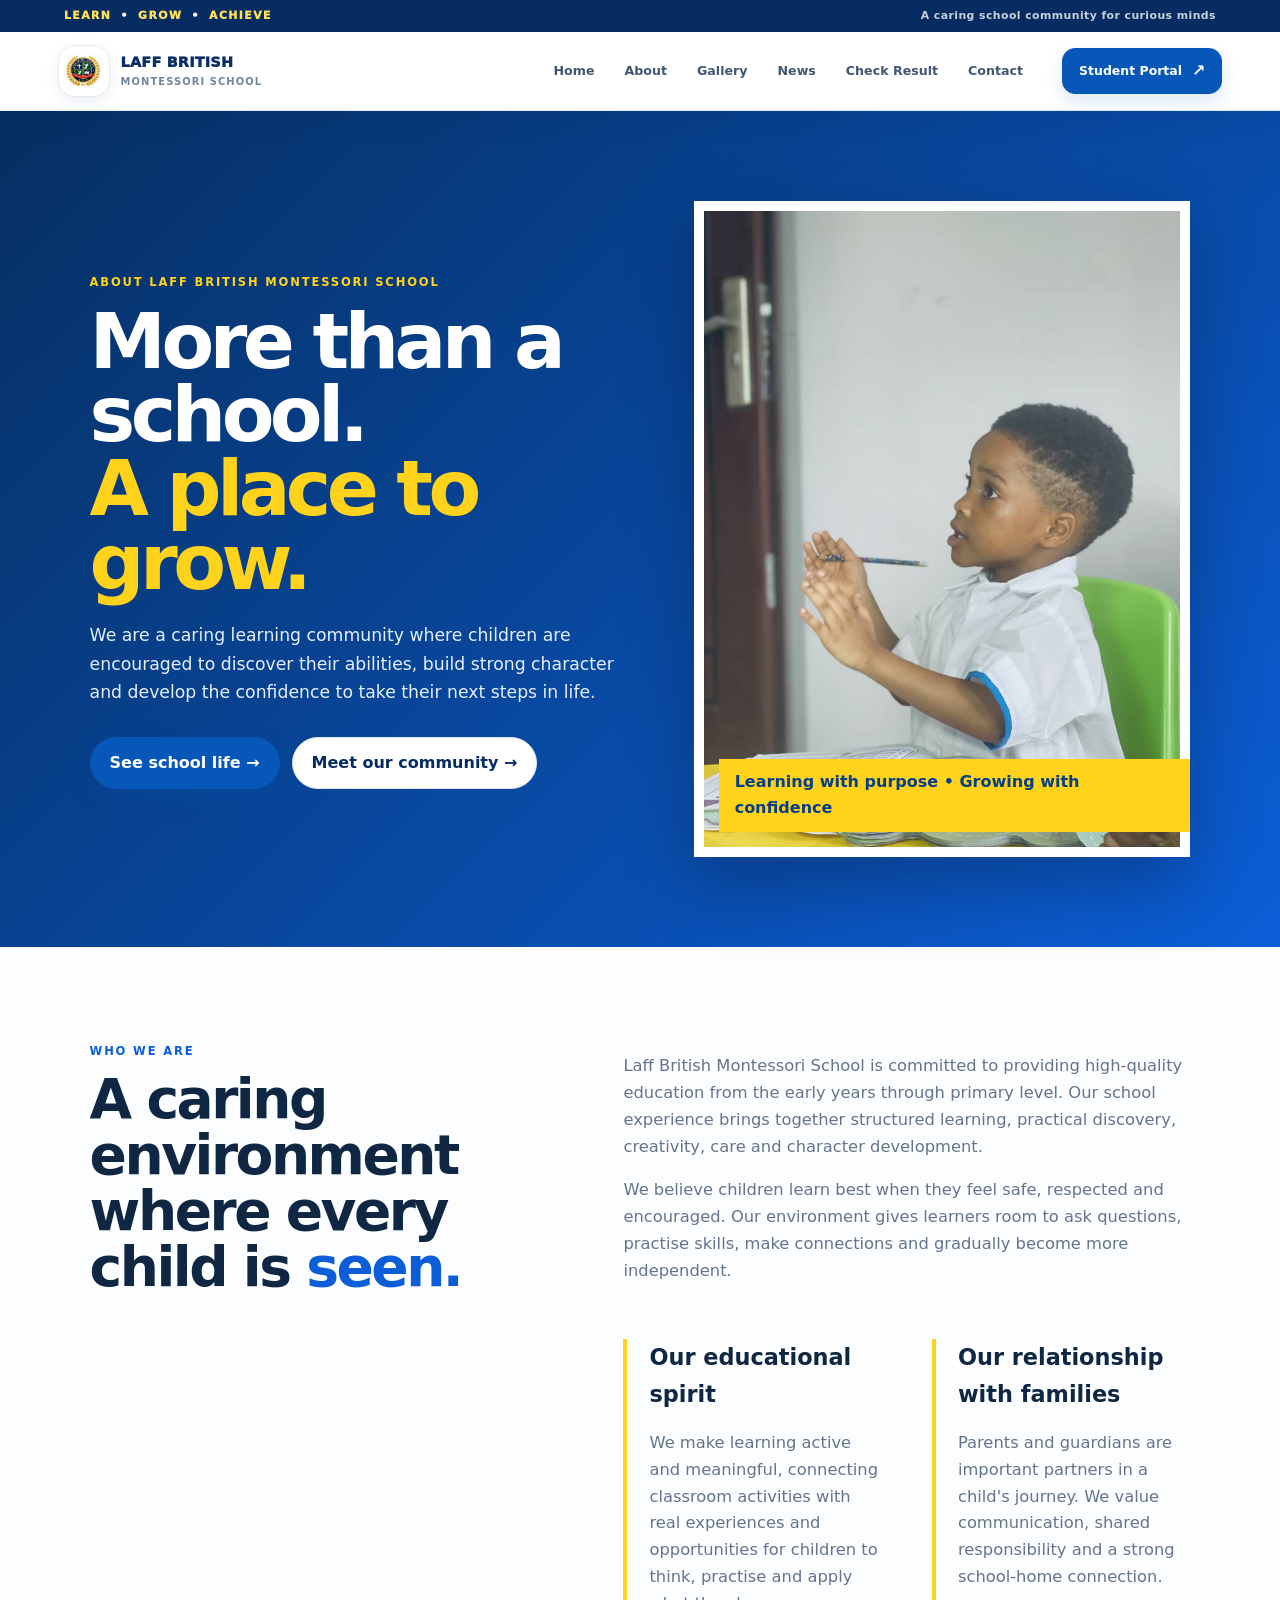
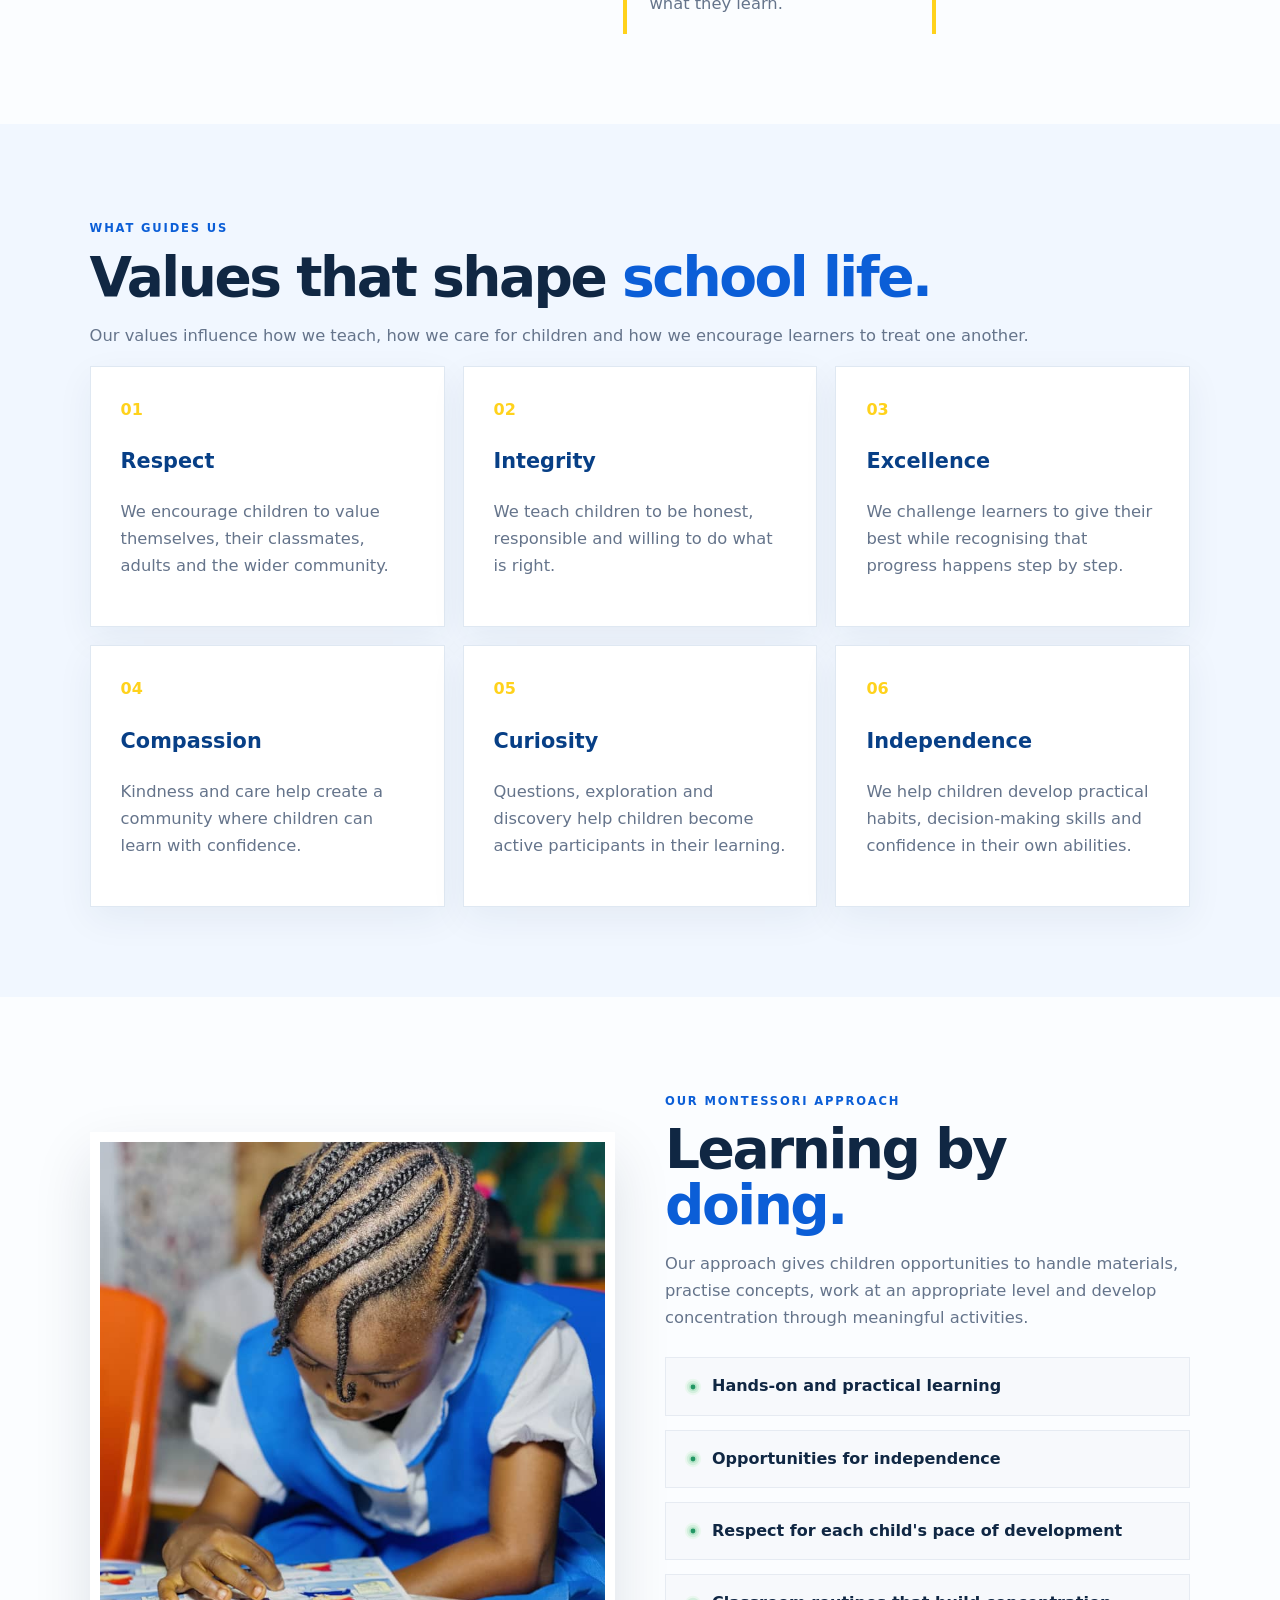
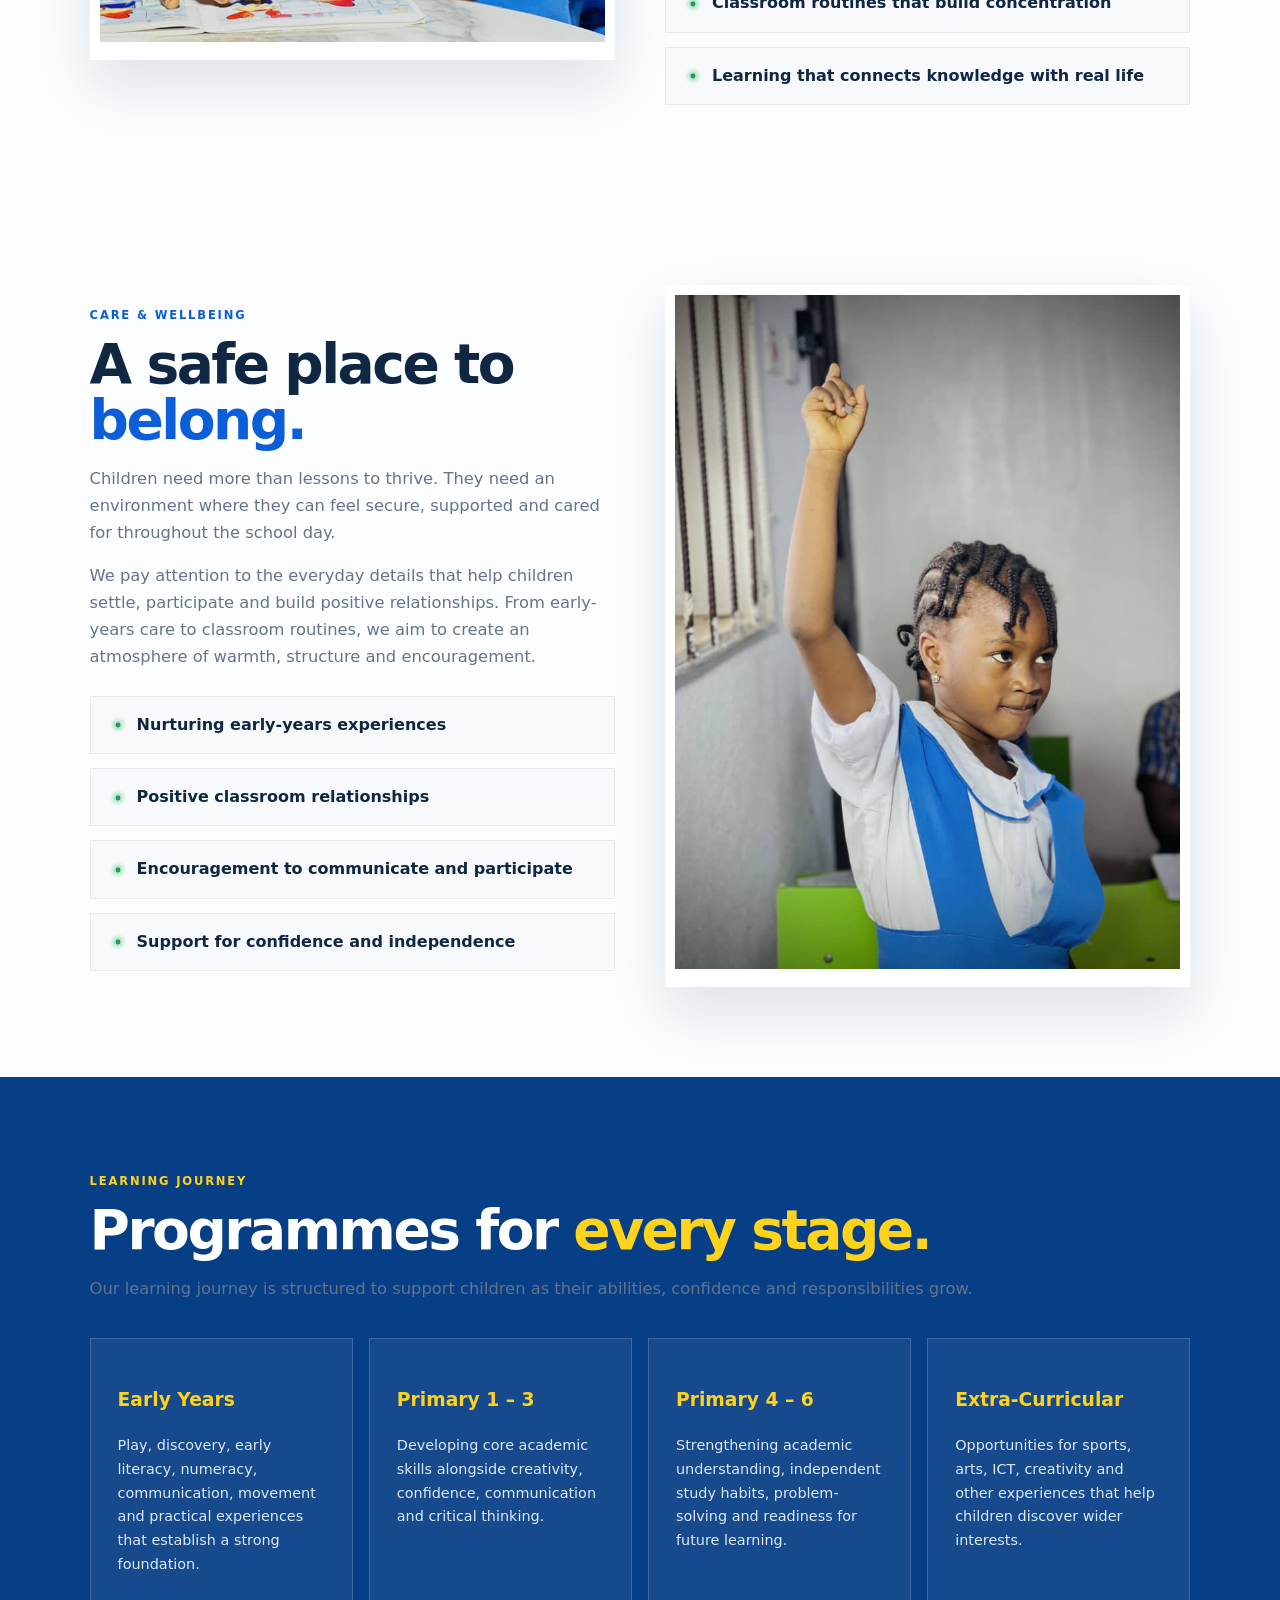
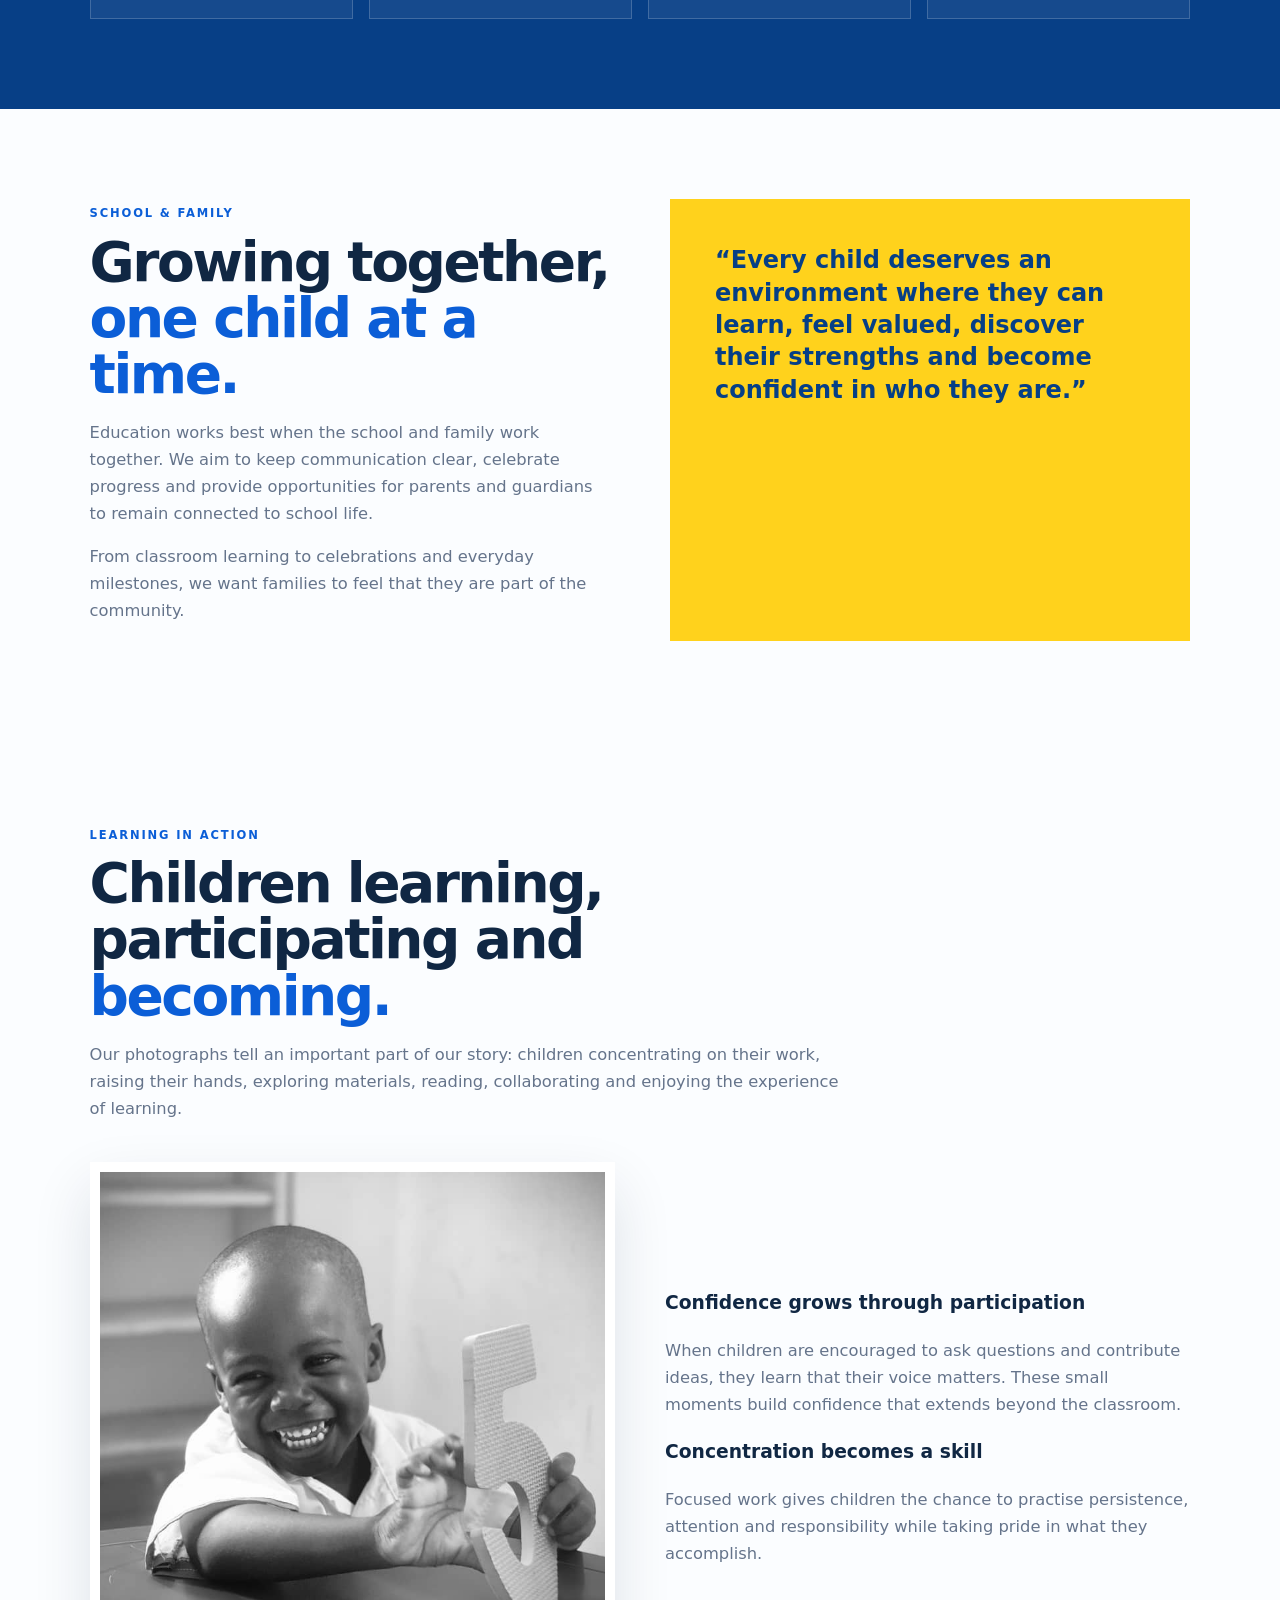
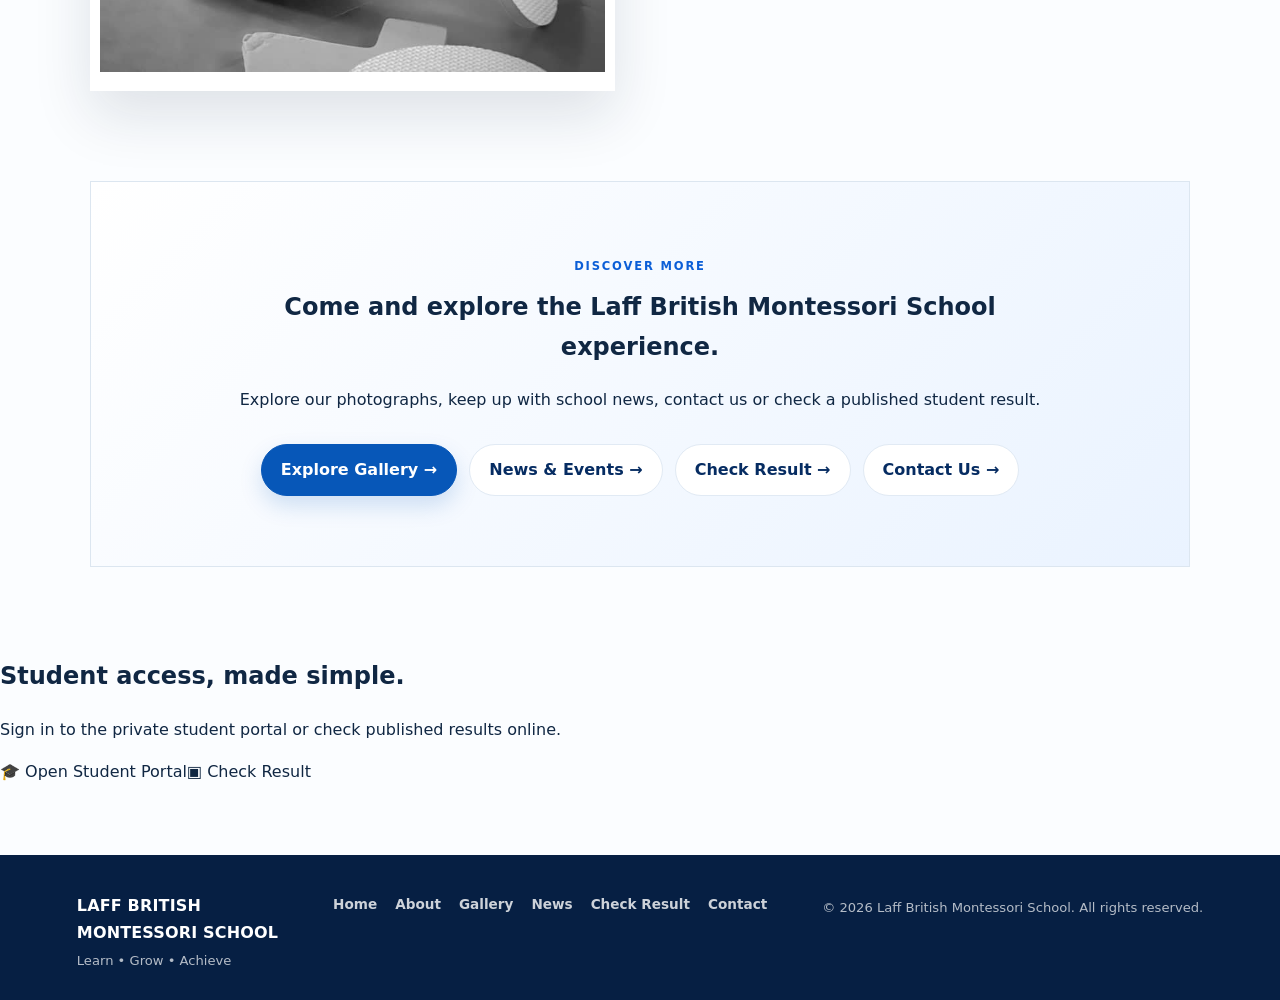
==== commit f10a39ce: "Restore original logo favicon and refresh body icon styles" ====
--- a/about/index.html
+++ b/about/index.html
@@ -17,5 +17,5 @@
 <meta name="twitter:image" content="https://laffbritishmontessorischool.com/assets/school-logo.svg">
 <script type="application/ld+json">{"@context":"https://schema.org","@type":"AboutPage","name":"About Laff British Montessori School | Our Approach & Values","url":"https://laffbritishmontessorischool.com/about/","description":"Learn about Laff British Montessori School, our Montessori-inspired approach, learning journey, values, care and commitment to children and families.","isPartOf":{"@type":"WebSite","name":"Laff British Montessori School","url":"https://laffbritishmontessorischool.com/"}}</script>
 <script src="/assets/seo.js?v=local-school-logo-portal-url-20261026" defer></script>
-<title>About Us — Laff British Montessori School</title><link rel="icon" type="image/svg+xml" href="/assets/green-mark.svg"><link rel="stylesheet" href="/assets/styles.css"><link rel="stylesheet" href="/assets/about-page.css?v=1"><link rel="stylesheet" href="/assets/shared-header.css?v=1"><link rel="stylesheet" href="/assets/frontend-refresh.css?v=green-circle-mark-20261026">
-</head><body><div id="site-loader" class="site-loader"><div class="loader-card"><div class="logo-loader"><img src="/assets/school-logo.svg" alt="Laff British Montessori School logo"></div><div class="draw-loader"><span></span><span></span><span></span></div><h2>Preparing the school experience</h2><p id="loader-text">Creating the page…</p><div class="loader-progress"><span></span></div></div></div><main><section class="about-hero reveal"><div><span class="about-kicker" style="color:#ffd21c">About Laff British Montessori School</span><h1>More than a school.<br><em>A place to grow.</em></h1><p>We are a caring learning community where children are encouraged to discover their abilities, build strong character and develop the confidence to take their next steps in life.</p><div class="hero-actions"><a class="btn primary" href="/gallery/">See school life →</a><a class="btn ghost" href="/contact/">Meet our community →</a></div></div><div class="about-hero-visual"><img src="/assets/gallery/school-05.jpg" alt="Young learner concentrating on classroom workbook activities at Laff British Montessori School"><div class="about-hero-tag">Learning with purpose • Growing with confidence</div></div></section><section class="about-section about-intro reveal"><div><span class="about-kicker">Who we are</span><h2>A caring environment where every child is <em>seen.</em></h2></div><div><p>Laff British Montessori School is committed to providing high-quality education from the early years through primary level. Our school experience brings together structured learning, practical discovery, creativity, care and character development.</p><p>We believe children learn best when they feel safe, respected and encouraged. Our environment gives learners room to ask questions, practise skills, make connections and gradually become more independent.</p><div class="about-story"><article><h3>Our educational spirit</h3><p>We make learning active and meaningful, connecting classroom activities with real experiences and opportunities for children to think, practise and apply what they learn.</p></article><article><h3>Our relationship with families</h3><p>Parents and guardians are important partners in a child's journey. We value communication, shared responsibility and a strong school-home connection.</p></article></div></div></section><section class="about-section about-values reveal"><span class="about-kicker">What guides us</span><h2>Values that shape <em>school life.</em></h2><p>Our values influence how we teach, how we care for children and how we encourage learners to treat one another.</p><div class="about-value-grid"><article class="about-value"><span class="num">01</span><h3>Respect</h3><p>We encourage children to value themselves, their classmates, adults and the wider community.</p></article><article class="about-value"><span class="num">02</span><h3>Integrity</h3><p>We teach children to be honest, responsible and willing to do what is right.</p></article><article class="about-value"><span class="num">03</span><h3>Excellence</h3><p>We challenge learners to give their best while recognising that progress happens step by step.</p></article><article class="about-value"><span class="num">04</span><h3>Compassion</h3><p>Kindness and care help create a community where children can learn with confidence.</p></article><article class="about-value"><span class="num">05</span><h3>Curiosity</h3><p>Questions, exploration and discovery help children become active participants in their learning.</p></article><article class="about-value"><span class="num">06</span><h3>Independence</h3><p>We help children develop practical habits, decision-making skills and confidence in their own abilities.</p></article></div></section><section class="about-section about-pillars reveal"><div class="about-photo"><img src="/assets/gallery/school-01.jpg" alt="Young learner exploring a large yellow textured numeral during hands-on learning"></div><div><span class="about-kicker">Our Montessori approach</span><h2>Learning by <em>doing.</em></h2><p>Our approach gives children opportunities to handle materials, practise concepts, work at an appropriate level and develop concentration through meaningful activities.</p><div class="about-list"><div><span>✓</span>Hands-on and practical learning</div><div><span>✓</span>Opportunities for independence</div><div><span>✓</span>Respect for each child's pace of development</div><div><span>✓</span>Classroom routines that build concentration</div><div><span>✓</span>Learning that connects knowledge with real life</div></div></div></section><section class="about-section about-pillars reveal"><div><span class="about-kicker">Care & wellbeing</span><h2>A safe place to <em>belong.</em></h2><p>Children need more than lessons to thrive. They need an environment where they can feel secure, supported and cared for throughout the school day.</p><p>We pay attention to the everyday details that help children settle, participate and build positive relationships. From early-years care to classroom routines, we aim to create an atmosphere of warmth, structure and encouragement.</p><div class="about-list"><div><span>✓</span>Nurturing early-years experiences</div><div><span>✓</span>Positive classroom relationships</div><div><span>✓</span>Encouragement to communicate and participate</div><div><span>✓</span>Support for confidence and independence</div></div></div><div class="about-photo"><img src="/assets/gallery/school-02.jpg" alt="Young child resting peacefully in a comfortable early-years care environment"></div></section><section class="about-section about-programs reveal"><span class="about-kicker" style="color:#ffd21c">Learning journey</span><h2>Programmes for <em>every stage.</em></h2><p>Our learning journey is structured to support children as their abilities, confidence and responsibilities grow.</p><div class="about-program-grid"><article class="about-program"><h3>Early Years</h3><p>Play, discovery, early literacy, numeracy, communication, movement and practical experiences that establish a strong foundation.</p></article><article class="about-program"><h3>Primary 1 – 3</h3><p>Developing core academic skills alongside creativity, confidence, communication and critical thinking.</p></article><article class="about-program"><h3>Primary 4 – 6</h3><p>Strengthening academic understanding, independent study habits, problem-solving and readiness for future learning.</p></article><article class="about-program"><h3>Extra-Curricular</h3><p>Opportunities for sports, arts, ICT, creativity and other experiences that help children discover wider interests.</p></article></div></section><section class="about-section about-community reveal"><div><span class="about-kicker">School & family</span><h2>Growing together, <em>one child at a time.</em></h2><p>Education works best when the school and family work together. We aim to keep communication clear, celebrate progress and provide opportunities for parents and guardians to remain connected to school life.</p><p>From classroom learning to celebrations and everyday milestones, we want families to feel that they are part of the community.</p></div><div class="about-quote">“Every child deserves an environment where they can learn, feel valued, discover their strengths and become confident in who they are.”</div></section><section class="about-section reveal"><div class="section-heading"><span class="about-kicker">Learning in action</span><h2>Children learning, participating and <em>becoming.</em></h2><p>Our photographs tell an important part of our story: children concentrating on their work, raising their hands, exploring materials, reading, collaborating and enjoying the experience of learning.</p></div><div class="about-pillars"><div class="about-photo"><img src="/assets/gallery/school-07.jpg" alt="Learner confidently raising a hand during classroom participation"></div><div><h3>Confidence grows through participation</h3><p>When children are encouraged to ask questions and contribute ideas, they learn that their voice matters. These small moments build confidence that extends beyond the classroom.</p><h3>Concentration becomes a skill</h3><p>Focused work gives children the chance to practise persistence, attention and responsibility while taking pride in what they accomplish.</p></div></div></section><section class="about-cta reveal"><span class="about-kicker">Discover more</span><h2>Come and explore the Laff British Montessori School experience.</h2><p>Explore our photographs, keep up with school news, contact us or check a published student result.</p><div class="hero-actions"><a class="btn primary" href="/gallery/">Explore Gallery →</a><a class="btn ghost" href="/news/">News & Events →</a><a class="btn ghost" href="/result/">Check Result →</a><a class="btn ghost" href="/contact/">Contact Us →</a></div></section></main><footer class="site-footer"><div><strong>LAFF BRITISH<br>MONTESSORI SCHOOL</strong><p>Learn • Grow • Achieve</p></div><nav class="footer-links"><a href="/">Home</a><a href="/about/">About</a><a href="/gallery/">Gallery</a><a href="/news/">News</a><a href="/result/">Check Result</a><a href="/contact/">Contact</a></nav><p>© <span id="year"></span> Laff British Montessori School. All rights reserved.</p></footer><script src="/assets/app.js?v=green-circle-mark-20261026"></script></body></html>+<title>About Us — Laff British Montessori School</title><link rel="icon" type="image/svg+xml" href="/assets/school-logo.svg"><link rel="stylesheet" href="/assets/styles.css"><link rel="stylesheet" href="/assets/about-page.css?v=1"><link rel="stylesheet" href="/assets/shared-header.css?v=1"><link rel="stylesheet" href="/assets/frontend-refresh.css?v=body-icons-only-20261029">
+</head><body><div id="site-loader" class="site-loader"><div class="loader-card"><div class="logo-loader"><img src="/assets/school-logo.svg" alt="Laff British Montessori School logo"></div><div class="draw-loader"><span></span><span></span><span></span></div><h2>Preparing the school experience</h2><p id="loader-text">Creating the page…</p><div class="loader-progress"><span></span></div></div></div><main><section class="about-hero reveal"><div><span class="about-kicker" style="color:#ffd21c">About Laff British Montessori School</span><h1>More than a school.<br><em>A place to grow.</em></h1><p>We are a caring learning community where children are encouraged to discover their abilities, build strong character and develop the confidence to take their next steps in life.</p><div class="hero-actions"><a class="btn primary" href="/gallery/">See school life →</a><a class="btn ghost" href="/contact/">Meet our community →</a></div></div><div class="about-hero-visual"><img src="/assets/gallery/school-05.jpg" alt="Young learner concentrating on classroom workbook activities at Laff British Montessori School"><div class="about-hero-tag">Learning with purpose • Growing with confidence</div></div></section><section class="about-section about-intro reveal"><div><span class="about-kicker">Who we are</span><h2>A caring environment where every child is <em>seen.</em></h2></div><div><p>Laff British Montessori School is committed to providing high-quality education from the early years through primary level. Our school experience brings together structured learning, practical discovery, creativity, care and character development.</p><p>We believe children learn best when they feel safe, respected and encouraged. Our environment gives learners room to ask questions, practise skills, make connections and gradually become more independent.</p><div class="about-story"><article><h3>Our educational spirit</h3><p>We make learning active and meaningful, connecting classroom activities with real experiences and opportunities for children to think, practise and apply what they learn.</p></article><article><h3>Our relationship with families</h3><p>Parents and guardians are important partners in a child's journey. We value communication, shared responsibility and a strong school-home connection.</p></article></div></div></section><section class="about-section about-values reveal"><span class="about-kicker">What guides us</span><h2>Values that shape <em>school life.</em></h2><p>Our values influence how we teach, how we care for children and how we encourage learners to treat one another.</p><div class="about-value-grid"><article class="about-value"><span class="num">01</span><h3>Respect</h3><p>We encourage children to value themselves, their classmates, adults and the wider community.</p></article><article class="about-value"><span class="num">02</span><h3>Integrity</h3><p>We teach children to be honest, responsible and willing to do what is right.</p></article><article class="about-value"><span class="num">03</span><h3>Excellence</h3><p>We challenge learners to give their best while recognising that progress happens step by step.</p></article><article class="about-value"><span class="num">04</span><h3>Compassion</h3><p>Kindness and care help create a community where children can learn with confidence.</p></article><article class="about-value"><span class="num">05</span><h3>Curiosity</h3><p>Questions, exploration and discovery help children become active participants in their learning.</p></article><article class="about-value"><span class="num">06</span><h3>Independence</h3><p>We help children develop practical habits, decision-making skills and confidence in their own abilities.</p></article></div></section><section class="about-section about-pillars reveal"><div class="about-photo"><img src="/assets/gallery/school-01.jpg" alt="Young learner exploring a large yellow textured numeral during hands-on learning"></div><div><span class="about-kicker">Our Montessori approach</span><h2>Learning by <em>doing.</em></h2><p>Our approach gives children opportunities to handle materials, practise concepts, work at an appropriate level and develop concentration through meaningful activities.</p><div class="about-list"><div><span>✓</span>Hands-on and practical learning</div><div><span>✓</span>Opportunities for independence</div><div><span>✓</span>Respect for each child's pace of development</div><div><span>✓</span>Classroom routines that build concentration</div><div><span>✓</span>Learning that connects knowledge with real life</div></div></div></section><section class="about-section about-pillars reveal"><div><span class="about-kicker">Care & wellbeing</span><h2>A safe place to <em>belong.</em></h2><p>Children need more than lessons to thrive. They need an environment where they can feel secure, supported and cared for throughout the school day.</p><p>We pay attention to the everyday details that help children settle, participate and build positive relationships. From early-years care to classroom routines, we aim to create an atmosphere of warmth, structure and encouragement.</p><div class="about-list"><div><span>✓</span>Nurturing early-years experiences</div><div><span>✓</span>Positive classroom relationships</div><div><span>✓</span>Encouragement to communicate and participate</div><div><span>✓</span>Support for confidence and independence</div></div></div><div class="about-photo"><img src="/assets/gallery/school-02.jpg" alt="Young child resting peacefully in a comfortable early-years care environment"></div></section><section class="about-section about-programs reveal"><span class="about-kicker" style="color:#ffd21c">Learning journey</span><h2>Programmes for <em>every stage.</em></h2><p>Our learning journey is structured to support children as their abilities, confidence and responsibilities grow.</p><div class="about-program-grid"><article class="about-program"><h3>Early Years</h3><p>Play, discovery, early literacy, numeracy, communication, movement and practical experiences that establish a strong foundation.</p></article><article class="about-program"><h3>Primary 1 – 3</h3><p>Developing core academic skills alongside creativity, confidence, communication and critical thinking.</p></article><article class="about-program"><h3>Primary 4 – 6</h3><p>Strengthening academic understanding, independent study habits, problem-solving and readiness for future learning.</p></article><article class="about-program"><h3>Extra-Curricular</h3><p>Opportunities for sports, arts, ICT, creativity and other experiences that help children discover wider interests.</p></article></div></section><section class="about-section about-community reveal"><div><span class="about-kicker">School & family</span><h2>Growing together, <em>one child at a time.</em></h2><p>Education works best when the school and family work together. We aim to keep communication clear, celebrate progress and provide opportunities for parents and guardians to remain connected to school life.</p><p>From classroom learning to celebrations and everyday milestones, we want families to feel that they are part of the community.</p></div><div class="about-quote">“Every child deserves an environment where they can learn, feel valued, discover their strengths and become confident in who they are.”</div></section><section class="about-section reveal"><div class="section-heading"><span class="about-kicker">Learning in action</span><h2>Children learning, participating and <em>becoming.</em></h2><p>Our photographs tell an important part of our story: children concentrating on their work, raising their hands, exploring materials, reading, collaborating and enjoying the experience of learning.</p></div><div class="about-pillars"><div class="about-photo"><img src="/assets/gallery/school-07.jpg" alt="Learner confidently raising a hand during classroom participation"></div><div><h3>Confidence grows through participation</h3><p>When children are encouraged to ask questions and contribute ideas, they learn that their voice matters. These small moments build confidence that extends beyond the classroom.</p><h3>Concentration becomes a skill</h3><p>Focused work gives children the chance to practise persistence, attention and responsibility while taking pride in what they accomplish.</p></div></div></section><section class="about-cta reveal"><span class="about-kicker">Discover more</span><h2>Come and explore the Laff British Montessori School experience.</h2><p>Explore our photographs, keep up with school news, contact us or check a published student result.</p><div class="hero-actions"><a class="btn primary" href="/gallery/">Explore Gallery →</a><a class="btn ghost" href="/news/">News & Events →</a><a class="btn ghost" href="/result/">Check Result →</a><a class="btn ghost" href="/contact/">Contact Us →</a></div></section></main><footer class="site-footer"><div><strong>LAFF BRITISH<br>MONTESSORI SCHOOL</strong><p>Learn • Grow • Achieve</p></div><nav class="footer-links"><a href="/">Home</a><a href="/about/">About</a><a href="/gallery/">Gallery</a><a href="/news/">News</a><a href="/result/">Check Result</a><a href="/contact/">Contact</a></nav><p>© <span id="year"></span> Laff British Montessori School. All rights reserved.</p></footer><script src="/assets/app.js?v=body-icons-only-20261029"></script></body></html>
--- a/assets/frontend-refresh.css
+++ b/assets/frontend-refresh.css
@@ -276,3 +276,44 @@
 .site-header.shared-site-header .brand-mark{border-radius:50%!important;background:transparent!important;border:0!important;box-shadow:none!important;padding:0!important}
 .site-header.shared-site-header .brand-mark img{border-radius:50%!important}
 .public-nav-drawer .drawer-brand img{border-radius:50%!important;object-fit:contain!important;padding:0!important;background:transparent!important;border:0!important;box-shadow:none!important}
+
+
+/* Restore the real school logo in the shared header; green-mark is for body icons only. */
+.site-header.shared-site-header .brand-mark{
+  display:grid!important;place-items:center!important;width:52px!important;height:52px!important;flex:0 0 52px!important;
+  padding:5px!important;border:1px solid #e4ebf4!important;border-radius:17px!important;background:#fff!important;
+  box-shadow:0 5px 16px rgba(7,57,115,.08)!important;overflow:hidden!important
+}
+.site-header.shared-site-header .brand-mark img{
+  display:block!important;width:100%!important;height:100%!important;object-fit:contain!important;
+  border:0!important;border-radius:11px!important;padding:0!important;background:transparent!important;box-shadow:none!important
+}
+.site-header.shared-site-header .brand:after{display:none!important;content:none!important}
+@media(max-width:1180px){.site-header.shared-site-header .brand-mark{width:47px!important;height:47px!important;flex-basis:47px!important}}
+@media(max-width:520px){.site-header.shared-site-header .brand-mark{width:43px!important;height:43px!important;flex-basis:43px!important;border-radius:14px!important}}
+
+/* Green circle marks are applied only to small icons inside page content, never to logos or favicons. */
+.front-floating-icon,
+.front-quick-icon{
+  display:grid!important;place-items:center!important;border-radius:50%!important;
+  background:#eaf7ef url('/assets/green-mark.svg') center/contain no-repeat!important;
+  color:transparent!important;font-size:0!important;border:0!important;box-shadow:none!important;overflow:hidden!important
+}
+.front-hero-note span:before{
+  content:""!important;display:inline-block!important;flex:0 0 19px!important;width:19px!important;height:19px!important;
+  border-radius:50%!important;background:transparent url('/assets/green-mark.svg') center/contain no-repeat!important;
+  color:transparent!important;box-shadow:none!important
+}
+.front-eyebrow:before{
+  background:transparent url('/assets/green-mark.svg') center/contain no-repeat!important;box-shadow:none!important
+}
+.about-list span{
+  display:inline-block!important;vertical-align:middle!important;width:18px!important;height:18px!important;margin-right:10px!important;
+  overflow:hidden!important;background:transparent url('/assets/green-mark.svg') center/contain no-repeat!important;
+  color:transparent!important;font-size:0!important
+}
+.result-mark{
+  display:grid!important;place-items:center!important;width:48px!important;height:48px!important;
+  border-radius:50%!important;background:#eaf7ef url('/assets/green-mark.svg') center/contain no-repeat!important;
+  color:transparent!important;font-size:0!important;border:0!important
+}
